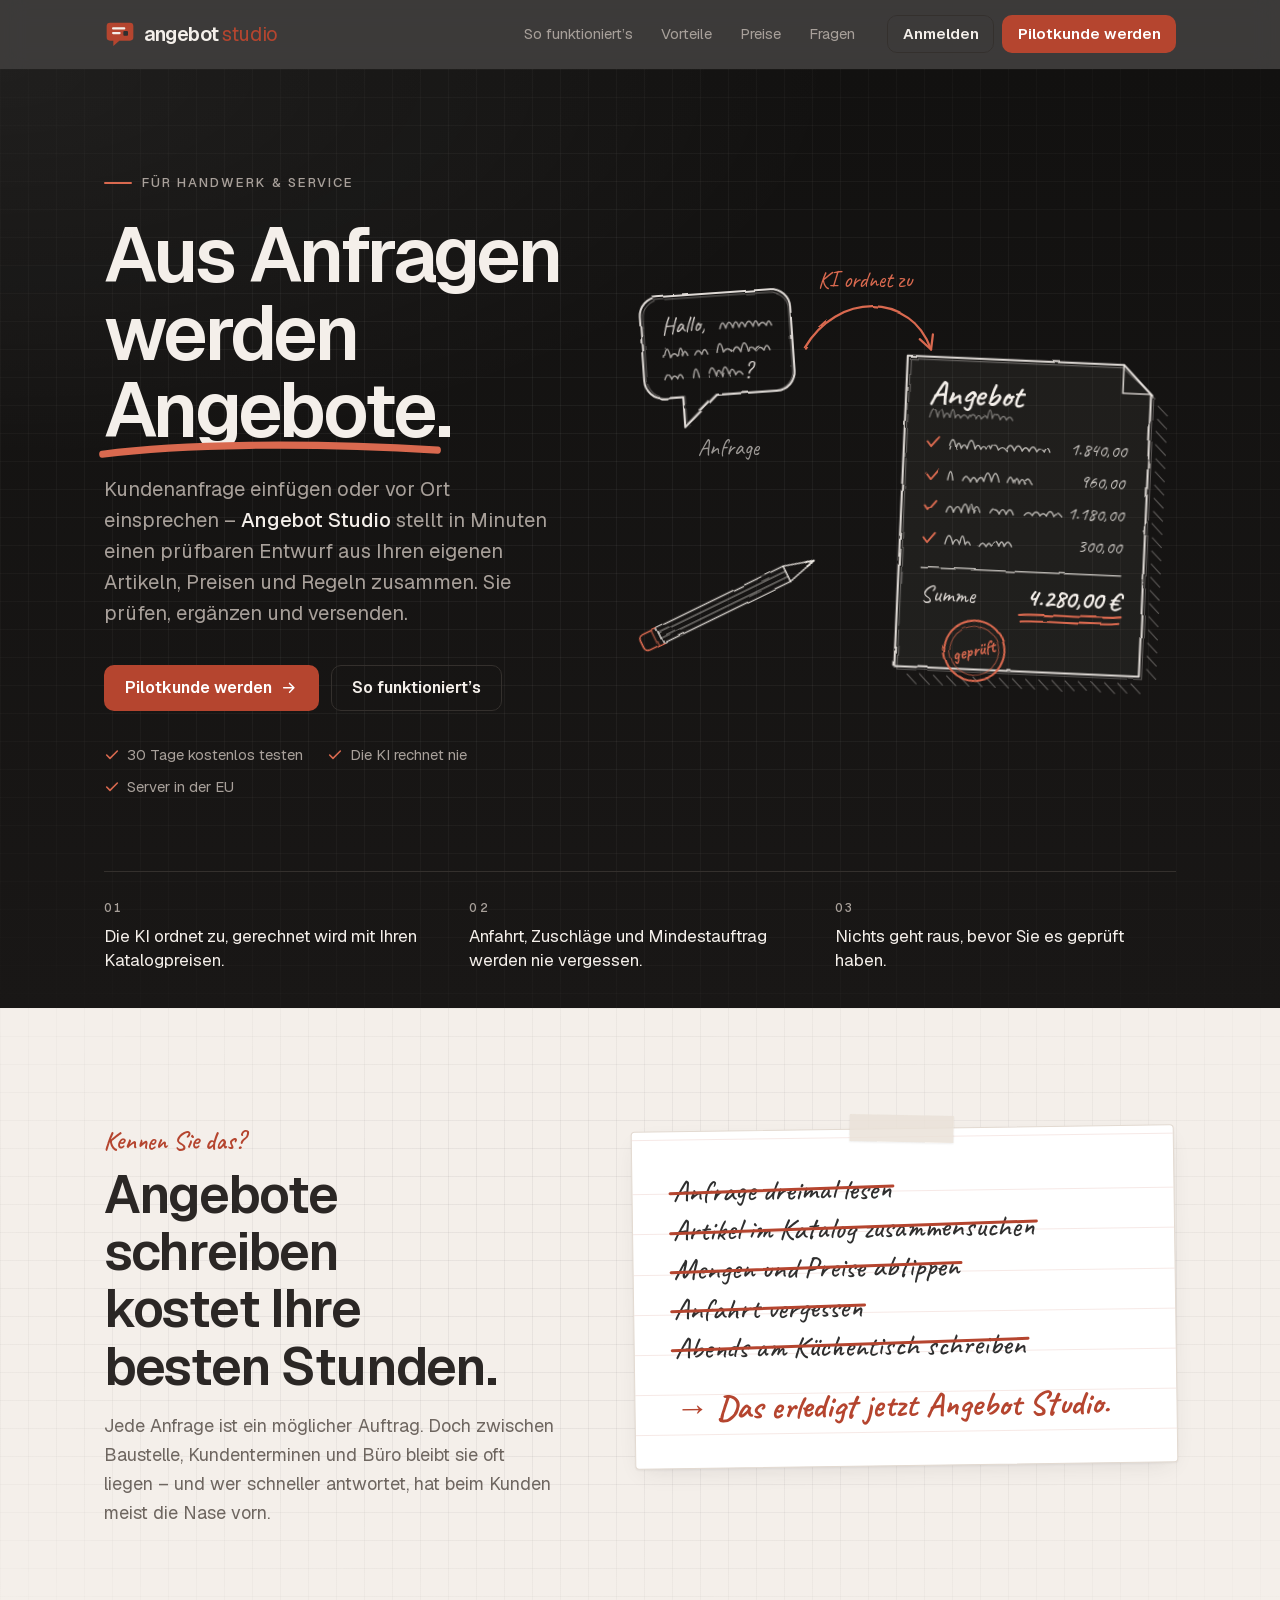
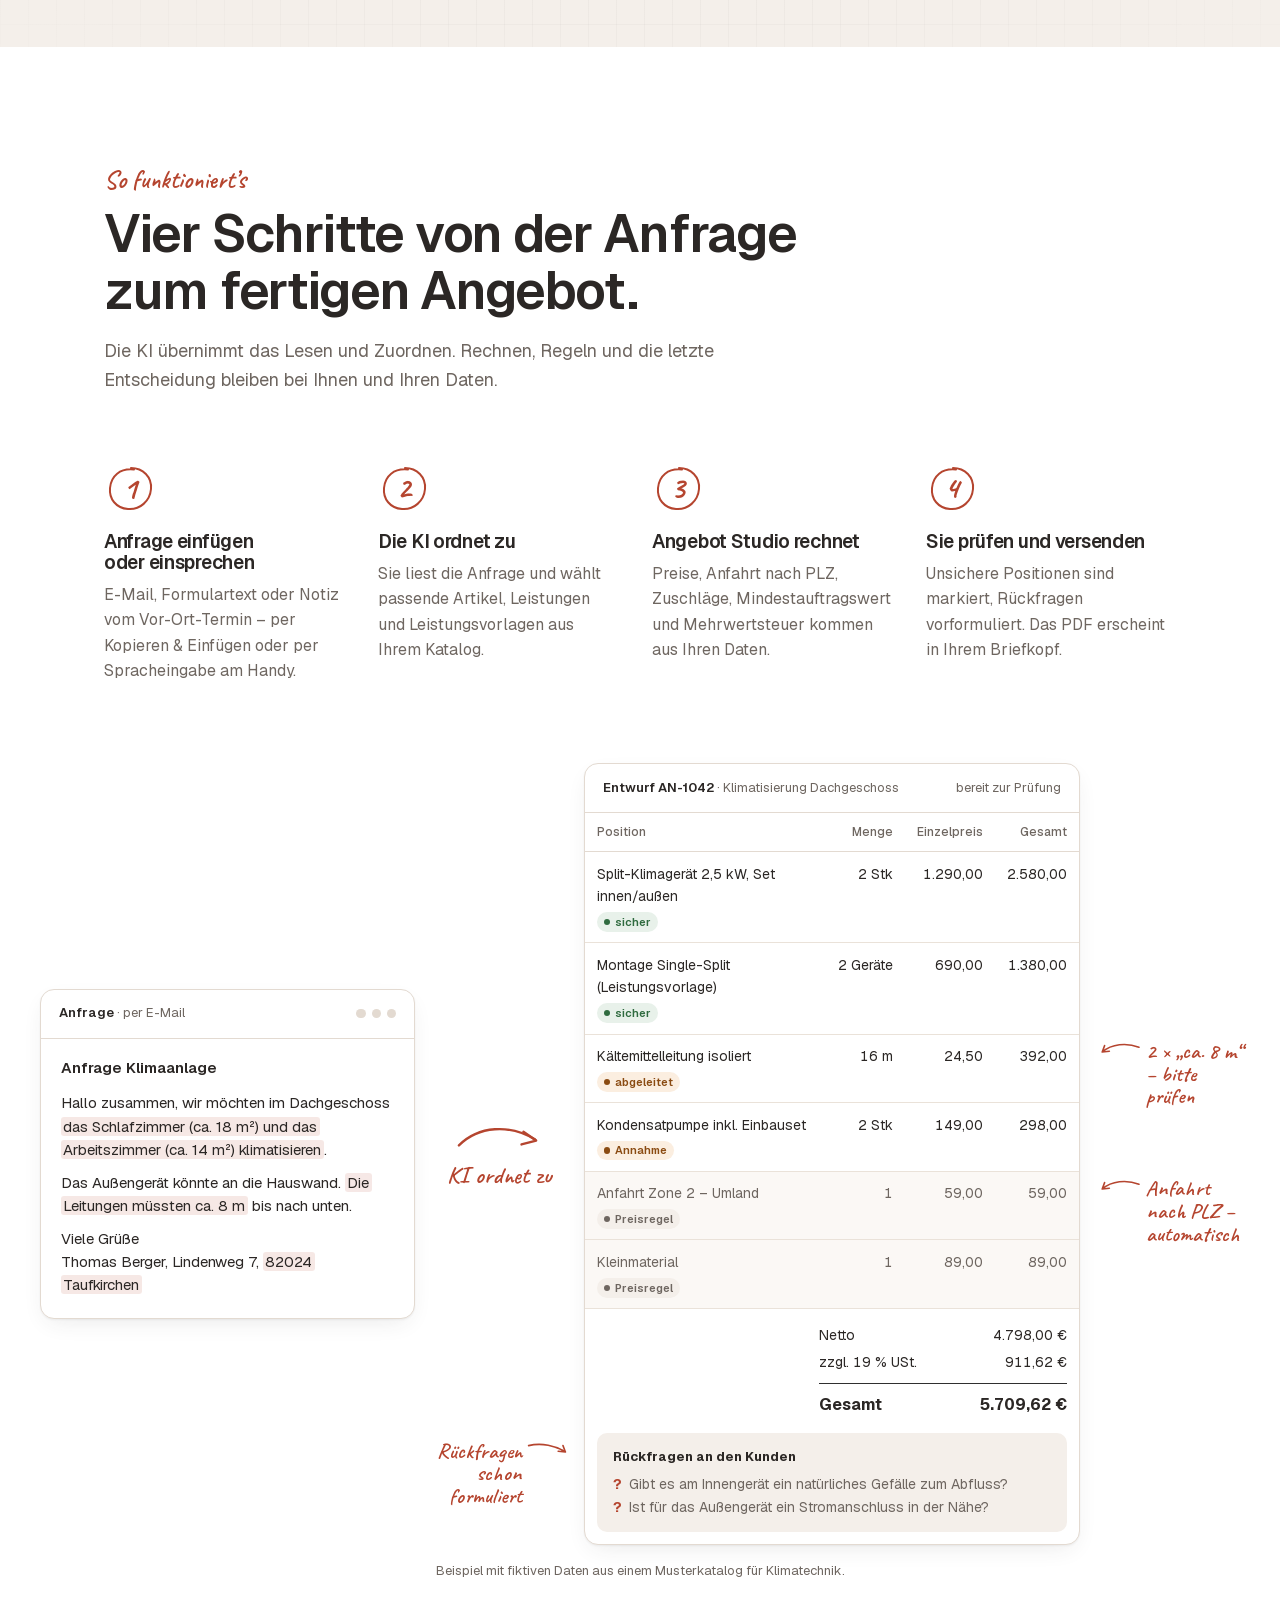
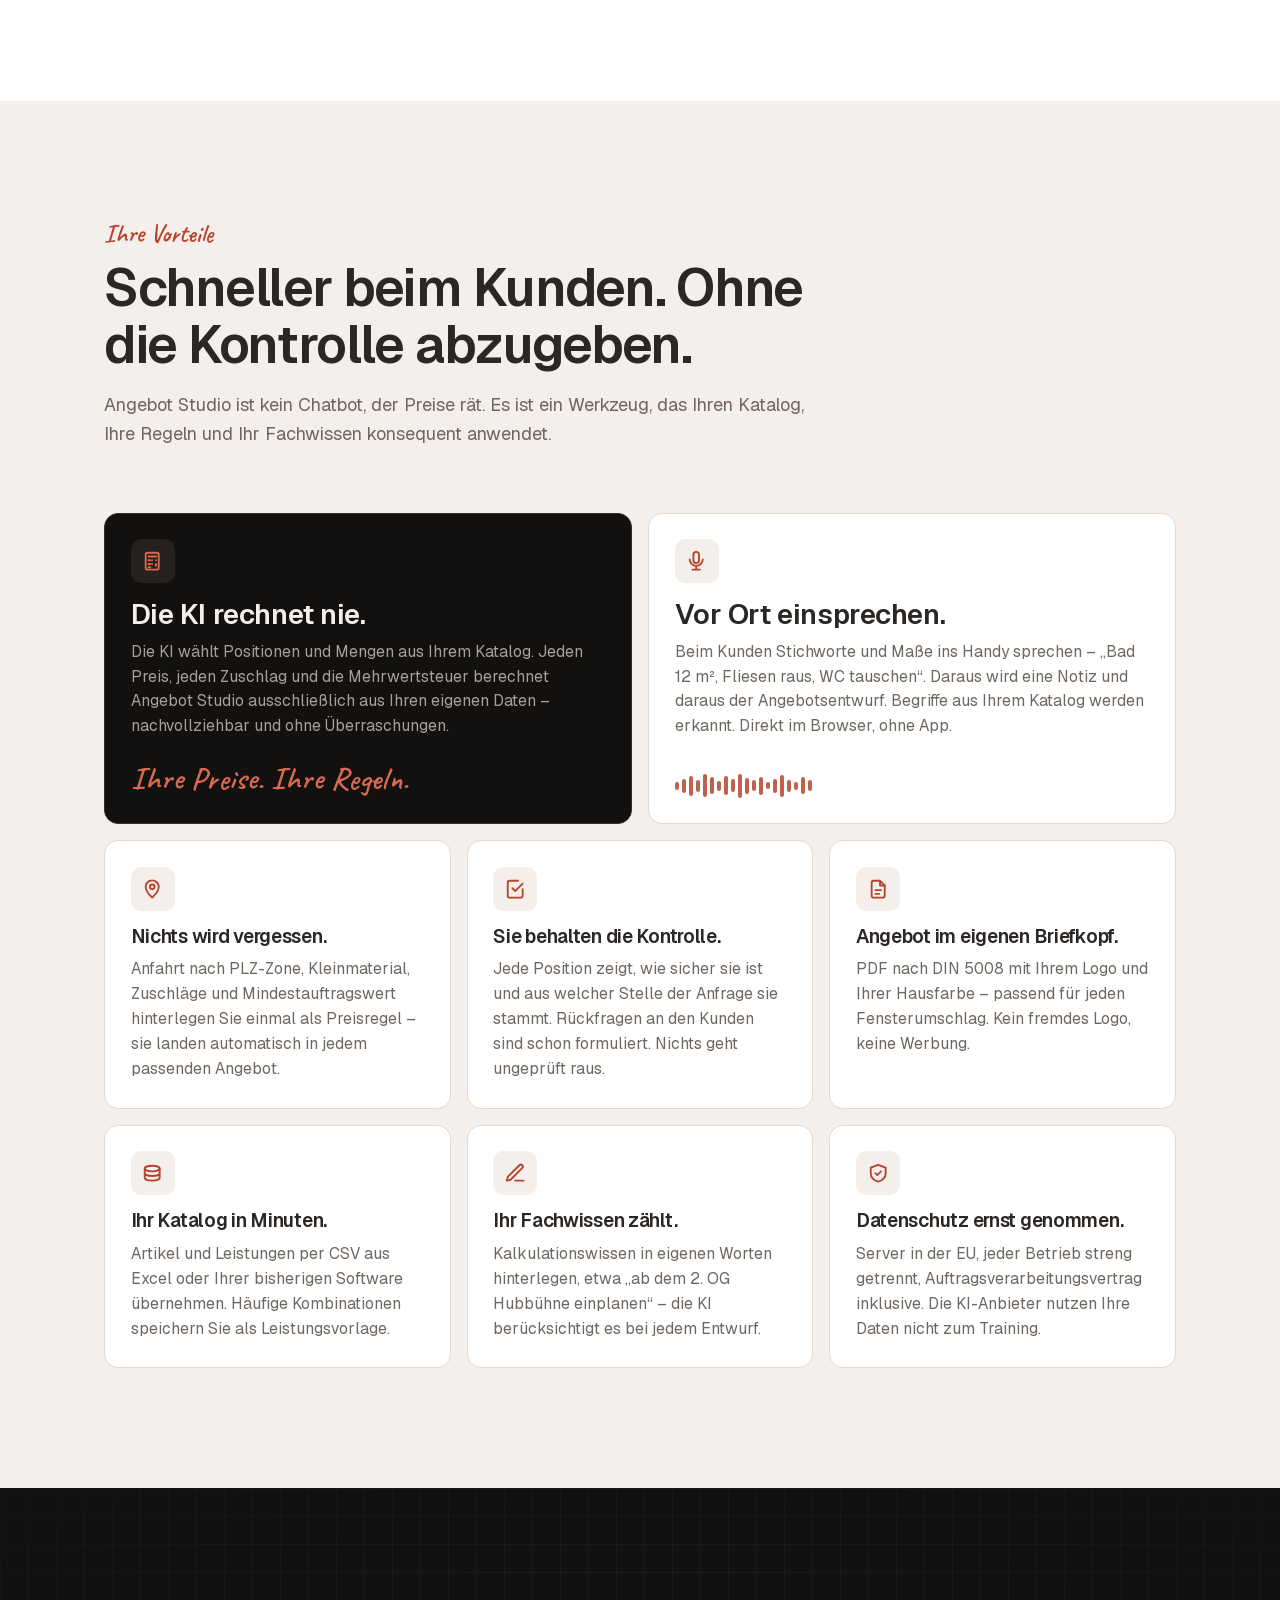
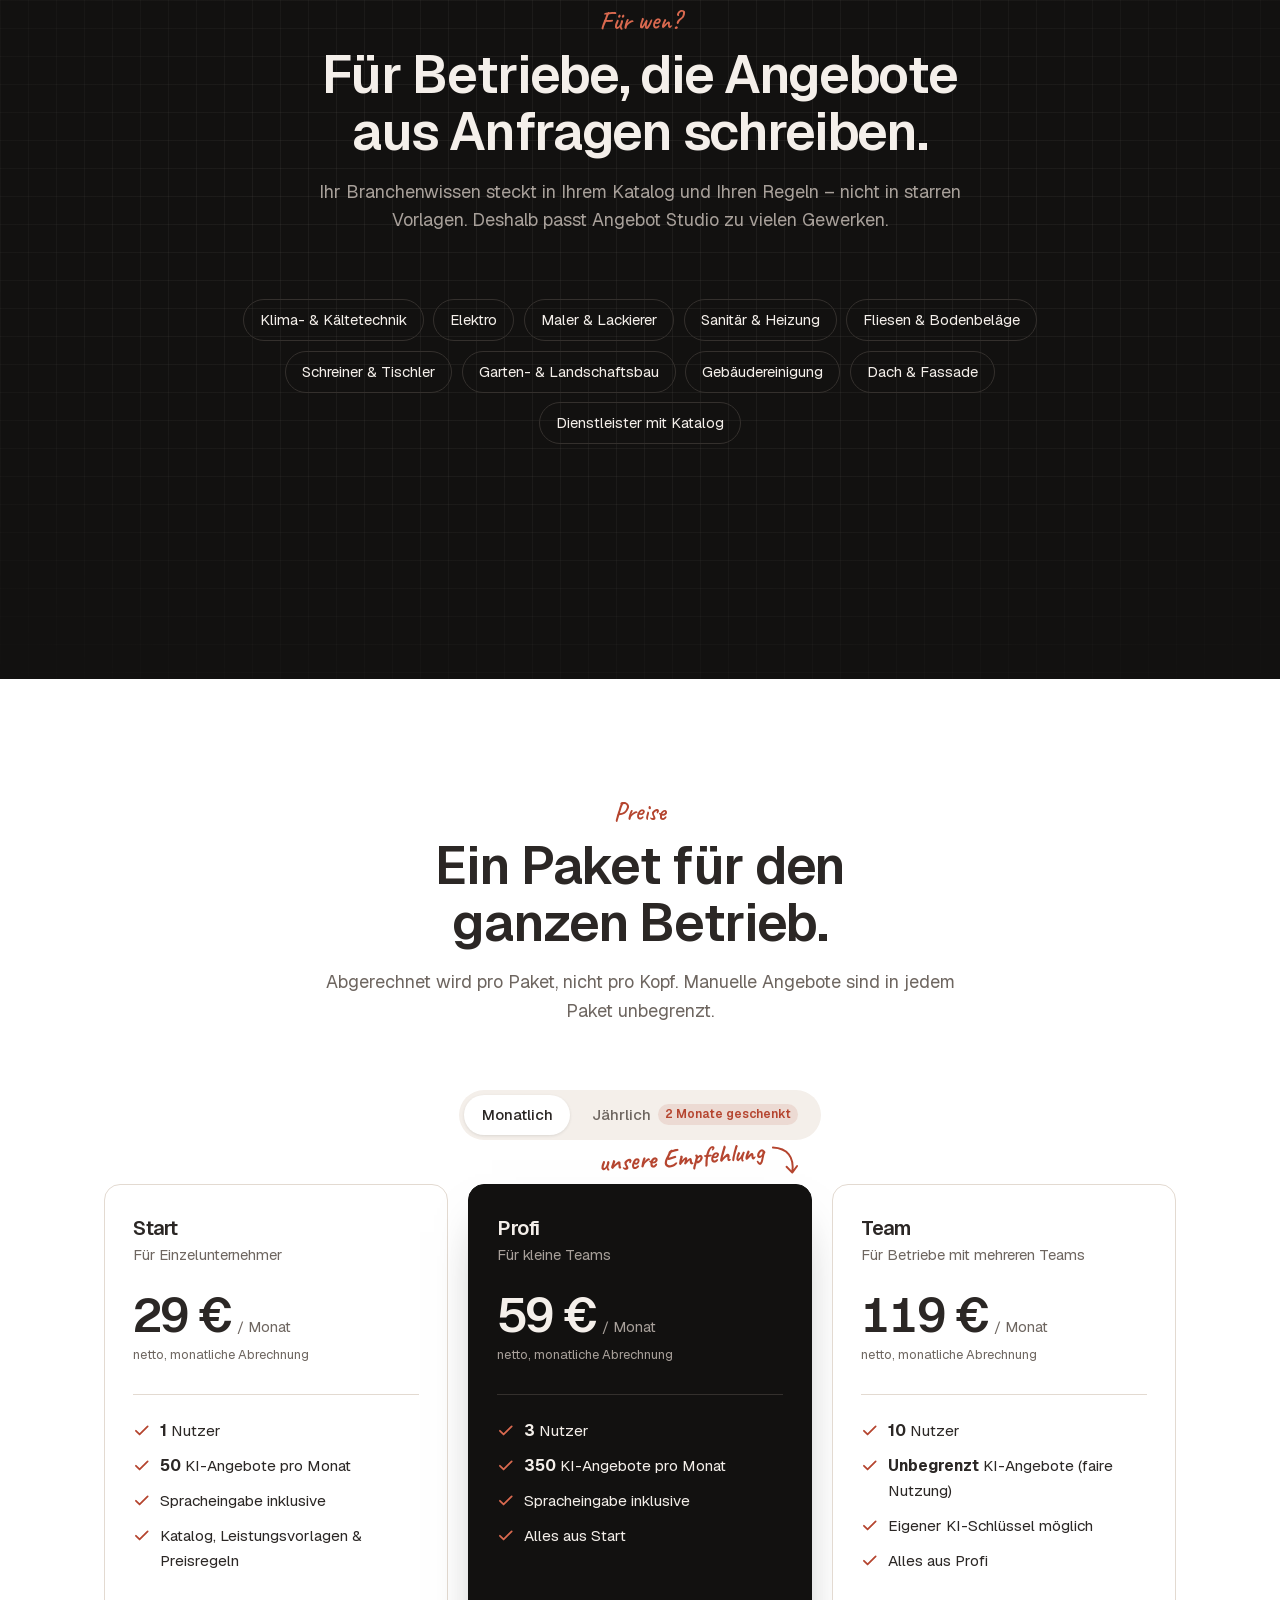
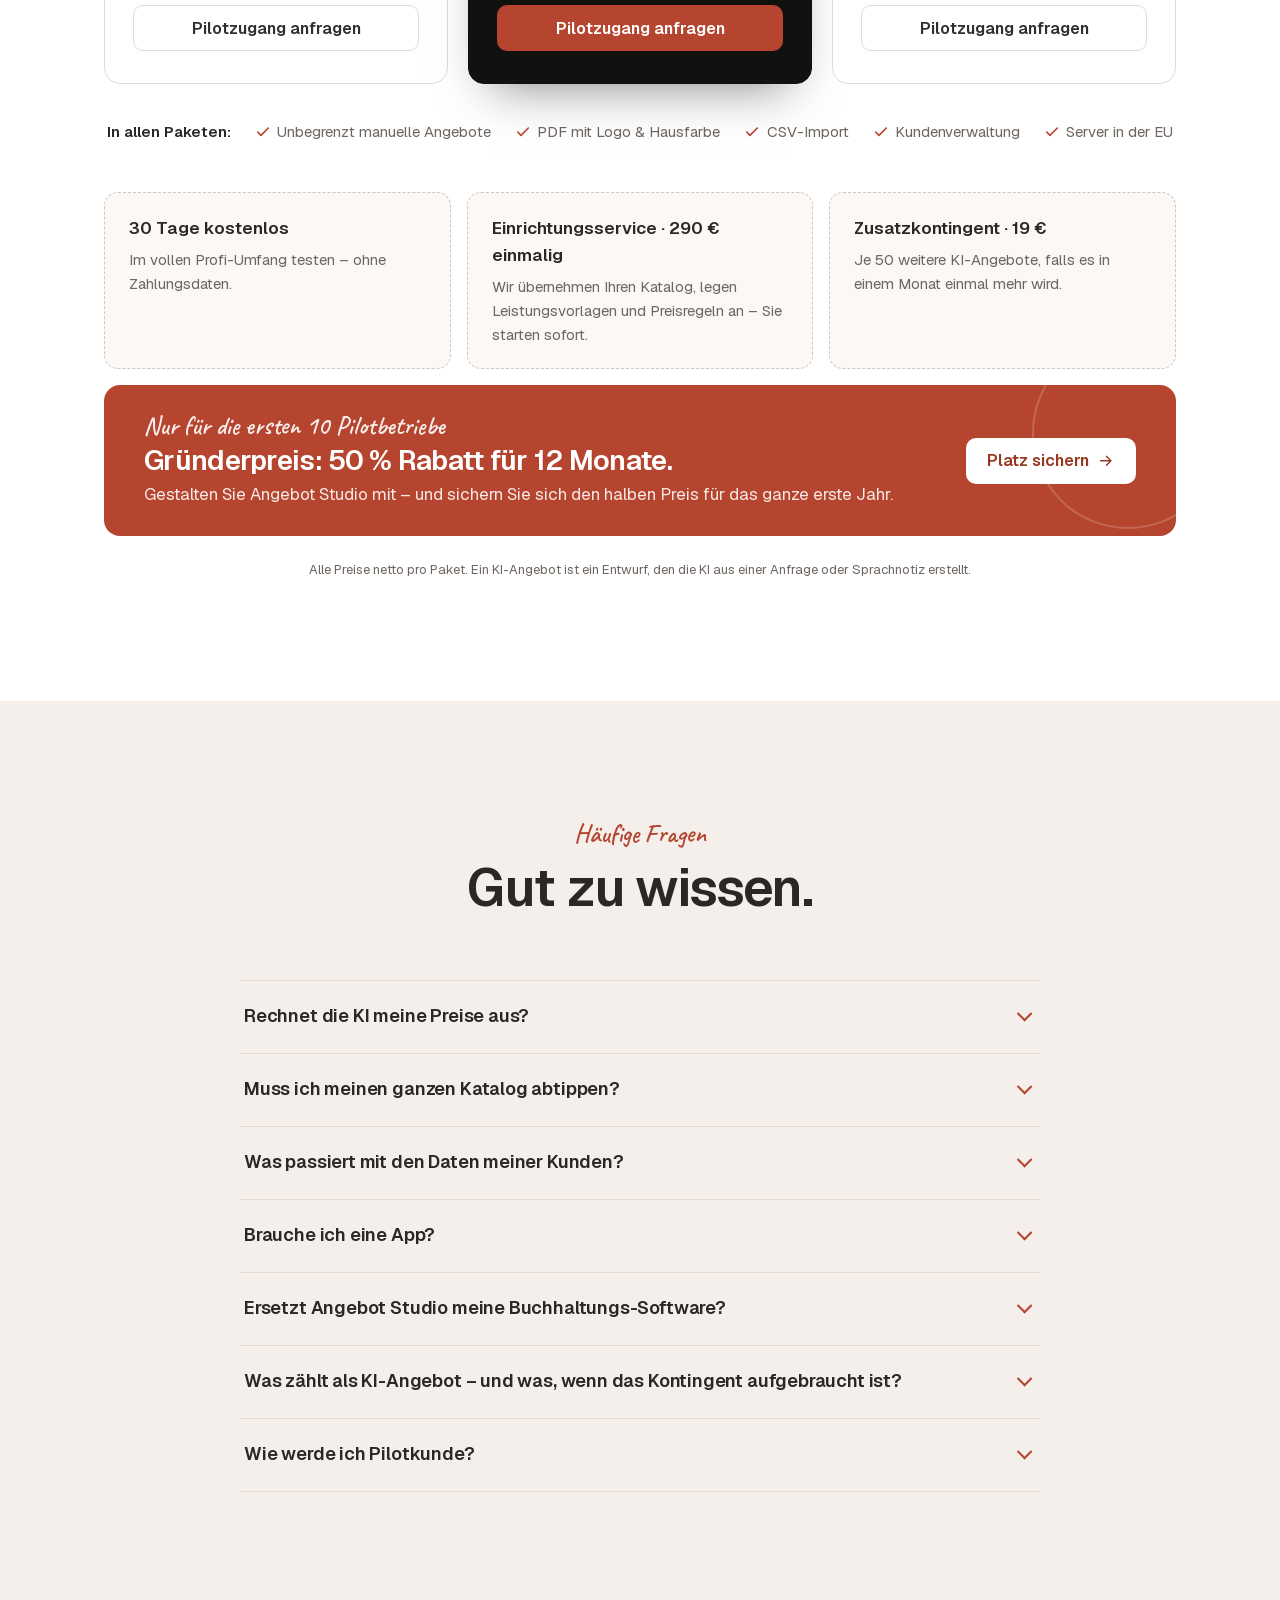
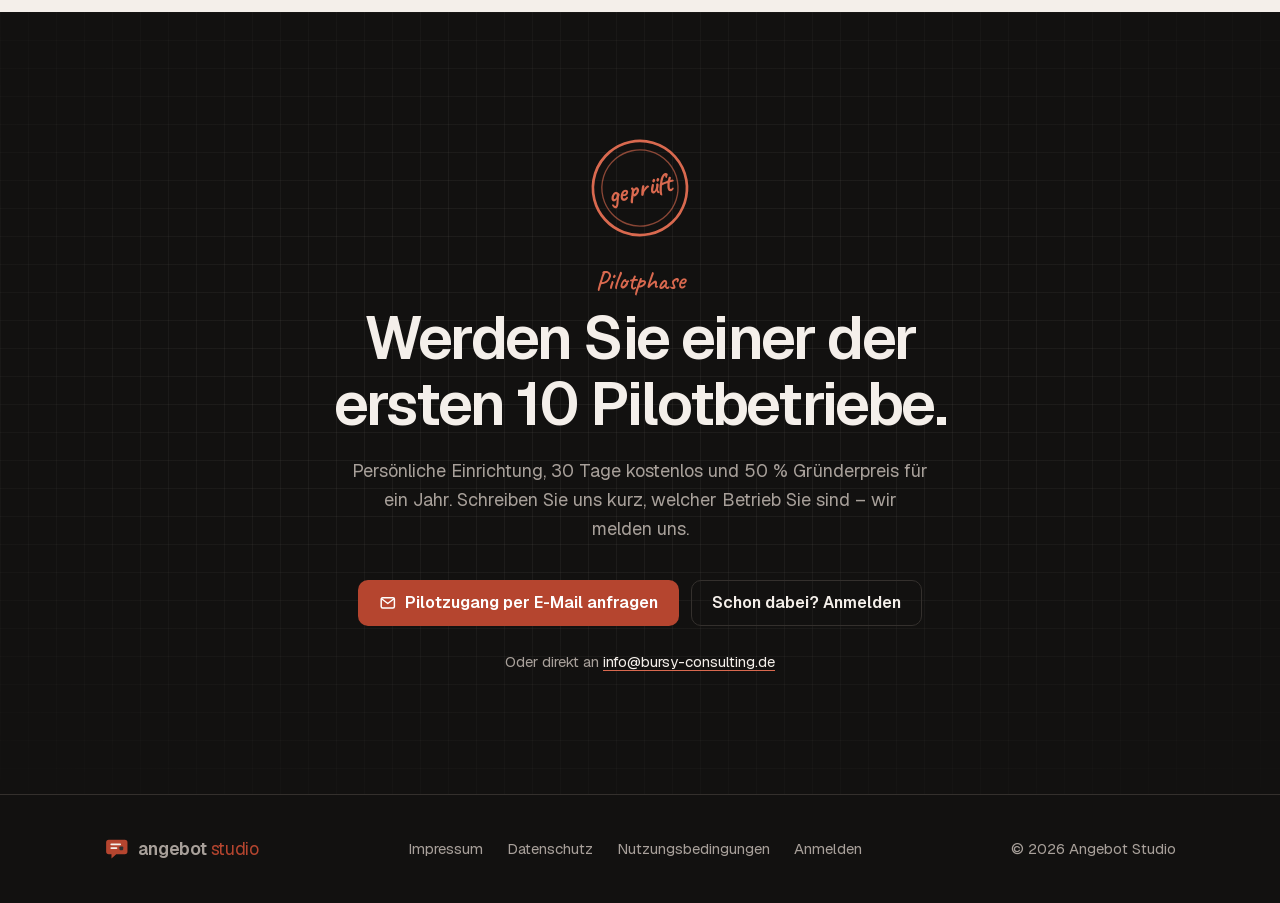
==== index.html @ e80f792c "Webseite angebot-studio.de im CI von Angebot Studio - Startseite: Hero mit selbstzeichnender Skizze " ====
<!doctype html>
<html lang="de">
  <head>
    <meta charset="utf-8" />
    <meta name="viewport" content="width=device-width, initial-scale=1" />
    <title>Angebot Studio – Aus Anfragen werden Angebote</title>
    <meta
      name="description"
      content="Angebot Studio erstellt aus Kundenanfragen und eingesprochenen Notizen prüfbare Angebotsentwürfe – mit Ihren eigenen Artikeln, Preisen und Regeln. Die KI ordnet zu, gerechnet wird mit Ihren Katalogpreisen."
    />
    <meta name="theme-color" content="#121110" />
    <link rel="canonical" href="https://angebot-studio.de/" />
    <link rel="icon" href="favicon.svg" type="image/svg+xml" />
    <link rel="preload" href="fonts/geist-latin.woff2" as="font" type="font/woff2" crossorigin />
    <link rel="preload" href="fonts/caveat-latin.woff2" as="font" type="font/woff2" crossorigin />
    <meta property="og:type" content="website" />
    <meta property="og:locale" content="de_DE" />
    <meta property="og:site_name" content="Angebot Studio" />
    <meta property="og:title" content="Angebot Studio – Aus Anfragen werden Angebote" />
    <meta
      property="og:description"
      content="Prüfbare Angebotsentwürfe in Minuten – mit Ihren eigenen Artikeln, Preisen und Regeln. Für Handwerks- und Dienstleistungsbetriebe."
    />
    <meta property="og:url" content="https://angebot-studio.de/" />
    <link rel="stylesheet" href="styles.css" />
    <script>
      document.documentElement.classList.add("js");
    </script>
  </head>
  <body>
    <a class="skip-link" href="#inhalt">Zum Inhalt springen</a>

    <!-- Wiederverwendete Symbole -->
    <svg width="0" height="0" style="position: absolute" aria-hidden="true">
      <symbol id="i-haken" viewBox="0 0 24 24" fill="none" stroke="currentColor" stroke-width="2.4" stroke-linecap="round" stroke-linejoin="round">
        <path d="M20 6 9 17l-5-5" />
      </symbol>
      <symbol id="i-pfeil" viewBox="0 0 24 24" fill="none" stroke="currentColor" stroke-width="2" stroke-linecap="round" stroke-linejoin="round">
        <path d="M5 12h14M13 6l6 6-6 6" />
      </symbol>
      <symbol id="i-mail" viewBox="0 0 24 24" fill="none" stroke="currentColor" stroke-width="2" stroke-linecap="round" stroke-linejoin="round">
        <rect x="3" y="5" width="18" height="14" rx="2" />
        <path d="m3.5 6.5 8.5 6.5 8.5-6.5" />
      </symbol>
      <symbol id="i-kreis" viewBox="0 0 52 52" fill="none" stroke="currentColor" stroke-width="2" stroke-linecap="round">
        <path d="M27 5c12 0 21 9 20 21-1 12-11 21-23 20C12 45 5 36 6 25 7 13 16 5 30 6.5" />
      </symbol>
    </svg>

    <header class="kopf nacht" id="kopf">
      <div class="container kopf-innen">
        <a class="logo" href="#top" aria-label="Angebot Studio – zum Seitenanfang">
          <svg viewBox="0 0 48 48" aria-hidden="true">
            <path d="M9 7h30a5 5 0 0 1 5 5v17a5 5 0 0 1-5 5H23l-9 8v-8H9a5 5 0 0 1-5-5V12a5 5 0 0 1 5-5z" fill="#B5452F" />
            <rect x="12" y="14" width="20" height="3.2" rx="1.6" fill="#F4EFEA" />
            <rect x="12" y="21" width="13" height="3.2" rx="1.6" fill="#F4EFEA" />
            <rect x="29" y="19.5" width="7" height="7" rx="1.5" fill="#2F2F2F" />
          </svg>
          <span class="logo-wort" aria-hidden="true"><b>angebot</b><span class="logo-studio">studio</span></span>
        </a>
        <nav class="kopf-nav" aria-label="Hauptnavigation">
          <ul class="kopf-links">
            <li><a href="#ablauf">So funktioniert’s</a></li>
            <li><a href="#vorteile">Vorteile</a></li>
            <li><a href="#preise">Preise</a></li>
            <li><a href="#fragen">Fragen</a></li>
          </ul>
          <div class="kopf-aktionen">
            <a class="knopf knopf-rahmen knopf-klein" href="https://app.angebot-studio.de/login">Anmelden</a>
            <a class="knopf knopf-primaer knopf-klein" href="#pilot">Pilotkunde werden</a>
            <button class="menue-knopf" type="button" aria-expanded="false" aria-controls="menue" id="menue-knopf">
              <span class="sr-only">Menü öffnen</span>
              <svg viewBox="0 0 24 24" fill="none" stroke="currentColor" stroke-width="2" stroke-linecap="round" aria-hidden="true">
                <path d="M4 7h16M4 12h16M4 17h16" />
              </svg>
            </button>
          </div>
        </nav>
      </div>
      <div class="menue" id="menue">
        <a href="#ablauf">So funktioniert’s</a>
        <a href="#vorteile">Vorteile</a>
        <a href="#preise">Preise</a>
        <a href="#fragen">Fragen</a>
        <a href="https://app.angebot-studio.de/login">Anmelden</a>
        <a class="knopf knopf-primaer" href="#pilot">Pilotkunde werden</a>
      </div>
    </header>

    <main id="inhalt">
      <!-- ============ Hero ============ -->
      <section class="hero nacht raster" id="top" aria-labelledby="hero-titel">
        <div class="container hero-innen">
          <div>
            <p class="hero-marke">Für Handwerk &amp; Service</p>
            <h1 id="hero-titel">
              Aus Anfragen werden
              <span class="unterstrichen"
                >Angebote.<svg viewBox="0 0 200 12" preserveAspectRatio="none" aria-hidden="true">
                  <path
                    d="M3 8 C 48 3, 120 2, 197 6"
                    pathLength="1"
                    class="skizze-strich"
                    style="--d: 0.5s; --dauer: 0.7s"
                    fill="none"
                    stroke="#D9694F"
                    stroke-width="3.5"
                    stroke-linecap="round" /></svg
              ></span>
            </h1>
            <p class="hero-text">
              Kundenanfrage einfügen oder vor Ort einsprechen – <strong>Angebot Studio</strong> stellt in Minuten einen
              prüfbaren Entwurf aus Ihren eigenen Artikeln, Preisen und Regeln zusammen. Sie prüfen, ergänzen und
              versenden.
            </p>
            <div class="hero-aktionen">
              <a class="knopf knopf-primaer" href="#pilot">
                Pilotkunde werden
                <svg aria-hidden="true"><use href="#i-pfeil" /></svg>
              </a>
              <a class="knopf knopf-rahmen" href="#ablauf">So funktioniert’s</a>
            </div>
            <ul class="hero-fakten">
              <li><svg aria-hidden="true"><use href="#i-haken" /></svg>30 Tage kostenlos testen</li>
              <li><svg aria-hidden="true"><use href="#i-haken" /></svg>Die KI rechnet nie</li>
              <li><svg aria-hidden="true"><use href="#i-haken" /></svg>Server in der EU</li>
            </ul>
          </div>
          <div class="hero-bild">
            <svg viewBox="28 34 584 470" class="hero-skizze" role="img" aria-label="Skizze: Aus einer Anfrage in einer Sprechblase wird ein geprüftes Angebot mit Positionen und Summe" preserveAspectRatio="xMidYMid meet" fill="none" stroke-linecap="round" stroke-linejoin="round"><defs><filter id="skizze-wackel" x="-5%" y="-5%" width="110%" height="110%"><feTurbulence type="fractalNoise" baseFrequency="0.035" numOctaves="2" seed="7"></feTurbulence><feDisplacementMap in="SourceGraphic" scale="3"></feDisplacementMap></filter></defs><g transform="translate(64 432) rotate(-26)" stroke="#F4EFEA" stroke-width="1.8" filter="url(#skizze-wackel)"><path d="M0 -9 H150 L182 0 L150 9 H0 Z" pathLength="1" class="skizze-strich" style="--d:0s;--dauer:1s" stroke-opacity="0.8"></path><path d="M0 -3 H150 M0 3 H150" pathLength="1" class="skizze-strich" style="--d:0.6s;--dauer:0.6s" stroke-opacity="0.35"></path><path d="M150 -9 V9" pathLength="1" class="skizze-strich" style="--d:0.8s;--dauer:0.2s" stroke-opacity="0.8"></path><path d="M173 -2.5 L182 0 L173 2.5" pathLength="1" class="skizze-strich" style="--d:0.9s;--dauer:0.2s" stroke-opacity="0.9"></path><path d="M0 -9 H-16 a5 5 0 0 0 -5 5 V4 a5 5 0 0 0 5 5 H0" pathLength="1" class="skizze-strich" style="--d:0.7s;--dauer:0.4s" stroke="#D9694F"></path><path d="M-6 -9 V9" pathLength="1" class="skizze-strich" style="--d:0.9s;--dauer:0.2s" stroke="#D9694F" stroke-opacity="0.6"></path></g><g transform="rotate(-4 126 138)" stroke="#F4EFEA" filter="url(#skizze-wackel)"><path d="M66 68 h120 a20 20 0 0 1 20 20 v68 a20 20 0 0 1 -20 20 H122 l-36 32 v-32 H66 a20 20 0 0 1 -20 -20 V88 a20 20 0 0 1 20 -20 z" pathLength="1" class="skizze-strich" style="--d:0.1s;--dauer:0.9s" stroke-width="2.2" stroke-opacity="0.9"></path><path d="M68 71 h117 a19 19 0 0 1 19 19 v66 a19 19 0 0 1 -19 19 H121 l-33 29 v-29 H68 a19 19 0 0 1 -19 -19 V90 a19 19 0 0 1 19 -19 z" pathLength="1" class="skizze-strich" style="--d:0.35s;--dauer:0.9s" stroke-width="1.2" stroke-opacity="0.3"></path><path d="M130 106 q3.2 -11.5 6.3 0 q3.8 -11.7 7.6 0 q3.3 -11.7 6.5 0 q3.2 -9.9 6.4 0 q4.3 -11.0 8.6 0 q3.0 -10.9 5.9 0 q4.1 -7.2 8.2 0 q2.7 -8.5 5.4 0" pathLength="1" class="skizze-strich" style="--d:0.9s;--dauer:0.4s" stroke-width="1.6" stroke-opacity="0.65"></path><path d="M68 132 q3.3 -18.0 6.6 0 q4.1 -7.7 8.3 0 q2.8 -18.0 5.6 0 q2.7 -8.6 5.5 0 m7.5 0 q3.8 -8.1 7.5 0 q3.1 -9.8 6.3 0 m11.0 0 q3.4 -18.0 6.8 0 q4.4 -6.0 8.8 0 q4.3 -10.4 8.6 0 q4.1 -18.0 8.2 0 q4.1 -6.0 8.2 0 q4.1 -6.4 8.3 0 q3.1 -9.1 6.3 0" pathLength="1" class="skizze-strich" style="--d:1.1s;--dauer:0.5s" stroke-width="1.6" stroke-opacity="0.65"></path><path d="M68 156 q3.6 -9.9 7.3 0 q3.2 -6.0 6.3 0 q2.9 -8.2 5.8 0 m11.0 0 q3.1 -18.0 6.2 0 m9.8 0 q4.2 -18.0 8.5 0 q2.8 -11.9 5.6 0 q4.1 -18.0 8.1 0 q3.3 -11.7 6.7 0 q3.8 -6.4 7.6 0" pathLength="1" class="skizze-strich" style="--d:1.35s;--dauer:0.4s" stroke-width="1.6" stroke-opacity="0.65"></path></g><g transform="rotate(-4 126 138)" fill="#F4EFEA"><text class="skizze-text" style="--d:0.8s;font-family:var(--font-hand)" x="68" y="108" font-size="24" fill-opacity="0.85">Hallo,</text><text class="skizze-text" style="--d:1.6s;font-family:var(--font-hand)" x="152" y="161" font-size="26" fill-opacity="0.85">?</text></g><text class="skizze-text" style="--d:1.2s;font-family:var(--font-hand)" x="104" y="240" font-size="24" fill="#F4EFEA" fill-opacity="0.6">Anfrage</text><g stroke="#D9694F" stroke-width="2.4" filter="url(#skizze-wackel)"><path d="M218 126 C 252 68, 330 66, 352 128" pathLength="1" class="skizze-strich" style="--d:1.5s;--dauer:0.6s"></path><path d="M354 112 L352 128 L340 117" pathLength="1" class="skizze-strich" style="--d:2s;--dauer:0.2s"></path></g><text class="skizze-text" style="--d:1.8s;font-family:var(--font-hand)" x="232" y="62" font-size="24" fill="#D9694F">KI ordnet zu</text><g transform="rotate(2.5 450 305)"><path d="M320 140 H550 L580 170 V470 H320 Z" fill="#F4EFEA" fill-opacity="0.045" class="skizze-text" style="--d:2.1s"></path><g stroke="#F4EFEA" filter="url(#skizze-wackel)"><path d="M320 140 H550 L580 170 V470 H320 Z" pathLength="1" class="skizze-strich" style="--d:2.1s;--dauer:0.9s" stroke-width="2.2" stroke-opacity="0.9"></path><path d="M323 143 H549 L583 173 V473 H323 Z" pathLength="1" class="skizze-strich" style="--d:2.3s;--dauer:0.9s" stroke-width="1.2" stroke-opacity="0.3"></path><path d="M550 140 V170 H580" pathLength="1" class="skizze-strich" style="--d:2.9s;--dauer:0.25s" stroke-width="1.8" stroke-opacity="0.8"></path><path d="M334 478 l10 10 M348 478 l10 10 M362 478 l10 10 M376 478 l10 10 M390 478 l10 10 M404 478 l10 10 M418 478 l10 10 M432 478 l10 10 M446 478 l10 10 M460 478 l10 10 M474 478 l10 10 M488 478 l10 10 M502 478 l10 10 M516 478 l10 10 M530 478 l10 10 M544 478 l10 10 M558 478 l10 10 M572 478 l10 10 M588 182 l10 10 M588 196 l10 10 M588 210 l10 10 M588 224 l10 10 M588 238 l10 10 M588 252 l10 10 M588 266 l10 10 M588 280 l10 10 M588 294 l10 10 M588 308 l10 10 M588 322 l10 10 M588 336 l10 10 M588 350 l10 10 M588 364 l10 10 M588 378 l10 10 M588 392 l10 10 M588 406 l10 10 M588 420 l10 10 M588 434 l10 10 M588 448 l10 10 M588 462 l10 10" pathLength="1" class="skizze-strich" style="--d:2.8s;--dauer:1s" stroke-width="1.2" stroke-opacity="0.3"></path><path d="M346 204 q4.3 -18.0 8.6 0 q3.3 -18.0 6.6 0 q3.2 -9.4 6.5 0 q2.7 -18.0 5.5 0 q2.9 -7.0 5.7 0 q3.9 -7.1 7.9 0 q4.3 -10.8 8.5 0 q2.9 -7.5 5.7 0 q3.7 -6.2 7.4 0 q2.6 -18.0 5.2 0 q3.8 -11.3 7.5 0 q3.3 -7.7 6.6 0 q3.3 -6.5 6.6 0" pathLength="1" class="skizze-strich" style="--d:3s;--dauer:0.3s" stroke-width="1.3" stroke-opacity="0.45"></path><path d="M368 236 q3.8 -18.0 7.6 0 q2.7 -10.3 5.4 0 q3.2 -7.4 6.3 0 q4.2 -18.0 8.4 0 q3.1 -8.1 6.2 0 q3.0 -5.8 6.0 0 q2.6 -8.1 5.2 0 q3.7 -10.1 7.4 0 q4.2 -5.4 8.4 0 q4.2 -10.5 8.5 0 q4.2 -10.4 8.4 0 q3.7 -7.1 7.4 0 q4.0 -9.5 8.1 0 q4.0 -6.4 8.0 0 q2.9 -8.6 5.9 0" pathLength="1" class="skizze-strich" style="--d:3.1s;--dauer:0.35s" stroke-width="1.5" stroke-opacity="0.7"></path><path d="M368 270 q2.8 -18.0 5.5 0 m10.4 0 q3.7 -8.8 7.3 0 q3.4 -9.4 6.8 0 q4.2 -9.9 8.4 0 q4.0 -18.0 8.1 0 q4.1 -18.0 8.2 0 m8.7 0 q3.2 -10.8 6.4 0 q2.6 -10.8 5.2 0 q3.1 -9.7 6.2 0 q3.8 -8.9 7.6 0" pathLength="1" class="skizze-strich" style="--d:3.25s;--dauer:0.35s" stroke-width="1.5" stroke-opacity="0.7"></path><path d="M368 304 q3.9 -11.9 7.7 0 q4.2 -11.7 8.3 0 q3.9 -18.0 7.7 0 q3.0 -18.0 6.0 0 q3.5 -11.8 7.0 0 m10.9 0 q4.4 -8.7 8.7 0 q3.6 -9.7 7.3 0 q3.9 -10.0 7.7 0 m11.8 0 q4.2 -5.7 8.4 0 q4.1 -7.9 8.2 0 q3.4 -5.1 6.8 0 q3.9 -9.9 7.9 0 q4.2 -6.0 8.5 0" pathLength="1" class="skizze-strich" style="--d:3.4s;--dauer:0.35s" stroke-width="1.5" stroke-opacity="0.7"></path><path d="M368 338 q4.2 -18.0 8.4 0 q3.6 -9.6 7.2 0 q2.9 -18.0 5.8 0 q2.8 -6.2 5.5 0 m8.5 0 q3.7 -6.9 7.4 0 q3.0 -6.8 6.0 0 q4.3 -10.4 8.6 0 q2.8 -8.7 5.6 0 q3.9 -9.0 7.9 0" pathLength="1" class="skizze-strich" style="--d:3.55s;--dauer:0.35s" stroke-width="1.5" stroke-opacity="0.7"></path><path d="M344 364 H556" pathLength="1" class="skizze-strich" style="--d:3.75s;--dauer:0.3s" stroke-width="1.6" stroke-opacity="0.7"></path></g><g stroke="#D9694F" stroke-width="2" filter="url(#skizze-wackel)"><path d="M345 230 l4 5 l8 -10" pathLength="1" class="skizze-strich" style="--d:3.15s;--dauer:0.2s"></path><path d="M345 264 l4 5 l8 -10" pathLength="1" class="skizze-strich" style="--d:3.3s;--dauer:0.2s"></path><path d="M345 298 l4 5 l8 -10" pathLength="1" class="skizze-strich" style="--d:3.4499999999999997s;--dauer:0.2s"></path><path d="M345 332 l4 5 l8 -10" pathLength="1" class="skizze-strich" style="--d:3.5999999999999996s;--dauer:0.2s"></path></g><g fill="#F4EFEA"><text class="skizze-text" style="--d:2.8s;font-family:var(--font-hand)" x="344" y="190" font-size="36" font-weight="600">Angebot</text><text class="skizze-text" style="--d:3.2s;font-family:var(--font-hand)" x="556" y="238" font-size="20" text-anchor="end" fill-opacity="0.8">1.840,00</text><text class="skizze-text" style="--d:3.35s;font-family:var(--font-hand)" x="556" y="272" font-size="20" text-anchor="end" fill-opacity="0.8">960,00</text><text class="skizze-text" style="--d:3.5s;font-family:var(--font-hand)" x="556" y="306" font-size="20" text-anchor="end" fill-opacity="0.8">1.180,00</text><text class="skizze-text" style="--d:3.6500000000000004s;font-family:var(--font-hand)" x="556" y="340" font-size="20" text-anchor="end" fill-opacity="0.8">300,00</text><text class="skizze-text" style="--d:3.85s;font-family:var(--font-hand)" x="344" y="400" font-size="24" fill-opacity="0.85">Summe</text><text class="skizze-text" style="--d:3.85s;font-family:var(--font-hand)" x="556" y="400" font-size="27" font-weight="700" text-anchor="end">4.280,00 €</text></g><g stroke="#D9694F" stroke-width="2.2" filter="url(#skizze-wackel)"><path d="M450 410 C 480 407, 520 412, 558 408" pathLength="1" class="skizze-strich" style="--d:4.05s;--dauer:0.3s"></path><path d="M452 417 C 485 414, 522 419, 556 415" pathLength="1" class="skizze-strich" style="--d:4.25s;--dauer:0.3s"></path></g></g><g transform="rotate(-12 398 448)"><g stroke="#D9694F" filter="url(#skizze-wackel)"><path d="M398 416 a32 32 0 1 1 -0.1 0" pathLength="1" class="skizze-strich" style="--d:4.4s;--dauer:0.5s" stroke-width="2.2"></path><path d="M398 422 a26 26 0 1 1 -0.1 0" pathLength="1" class="skizze-strich" style="--d:4.55s;--dauer:0.5s" stroke-width="1.2" stroke-opacity="0.6"></path></g><text class="skizze-text" style="--d:4.8s;font-family:var(--font-hand)" x="398" y="454" font-size="19" font-weight="700" text-anchor="middle" fill="#D9694F">geprüft</text></g></svg>
          </div>
        </div>
        <div class="container">
          <ol class="hero-aussagen">
            <li><span>01</span>Die KI ordnet zu, gerechnet wird mit Ihren Katalogpreisen.</li>
            <li><span>02</span>Anfahrt, Zuschläge und Mindestauftrag werden nie vergessen.</li>
            <li><span>03</span>Nichts geht raus, bevor Sie es geprüft haben.</li>
          </ol>
        </div>
      </section>

      <!-- ============ Kennen Sie das? ============ -->
      <section class="abschnitt abschnitt-kalk raster" aria-labelledby="problem-titel">
        <div class="container problem">
          <div class="kopfzeile" data-einblenden>
            <span class="eyebrow">Kennen Sie das?</span>
            <h2 id="problem-titel">Angebote schreiben kostet Ihre besten Stunden.</h2>
            <p>
              Jede Anfrage ist ein möglicher Auftrag. Doch zwischen Baustelle, Kundenterminen und Büro bleibt sie oft
              liegen – und wer schneller antwortet, hat beim Kunden meist die Nase vorn.
            </p>
          </div>
          <div class="notizzettel" data-strich>
            <ul aria-label="Was bisher Zeit kostet">
              <li style="--i: 0">Anfrage dreimal lesen</li>
              <li style="--i: 1">Artikel im Katalog zusammensuchen</li>
              <li style="--i: 2">Mengen und Preise abtippen</li>
              <li style="--i: 3">Anfahrt vergessen</li>
              <li style="--i: 4">Abends am Küchentisch schreiben</li>
            </ul>
            <p class="notizzettel-fazit">→ Das erledigt jetzt Angebot Studio.</p>
          </div>
        </div>
      </section>

      <!-- ============ Ablauf ============ -->
      <section class="abschnitt abschnitt-weiss" id="ablauf" aria-labelledby="ablauf-titel">
        <div class="container">
          <div class="kopfzeile" data-einblenden>
            <span class="eyebrow">So funktioniert’s</span>
            <h2 id="ablauf-titel">Vier Schritte von der Anfrage zum fertigen Angebot.</h2>
            <p>
              Die KI übernimmt das Lesen und Zuordnen. Rechnen, Regeln und die letzte Entscheidung bleiben bei Ihnen und
              Ihren Daten.
            </p>
          </div>

          <ol class="schritte">
            <li class="schritt" data-einblenden style="--i: 0">
              <span class="schritt-nr"><svg aria-hidden="true"><use href="#i-kreis" /></svg>1</span>
              <h3>Anfrage einfügen oder einsprechen</h3>
              <p>E-Mail, Formulartext oder Notiz vom Vor-Ort-Termin – per Kopieren &amp; Einfügen oder per Spracheingabe am Handy.</p>
            </li>
            <li class="schritt" data-einblenden style="--i: 1">
              <span class="schritt-nr"><svg aria-hidden="true"><use href="#i-kreis" /></svg>2</span>
              <h3>Die KI ordnet zu</h3>
              <p>Sie liest die Anfrage und wählt passende Artikel, Leistungen und Leistungsvorlagen aus Ihrem Katalog.</p>
            </li>
            <li class="schritt" data-einblenden style="--i: 2">
              <span class="schritt-nr"><svg aria-hidden="true"><use href="#i-kreis" /></svg>3</span>
              <h3>Angebot Studio rechnet</h3>
              <p>Preise, Anfahrt nach PLZ, Zuschläge, Mindestauftragswert und Mehrwertsteuer kommen aus Ihren Daten.</p>
            </li>
            <li class="schritt" data-einblenden style="--i: 3">
              <span class="schritt-nr"><svg aria-hidden="true"><use href="#i-kreis" /></svg>4</span>
              <h3>Sie prüfen und versenden</h3>
              <p>Unsichere Positionen sind markiert, Rückfragen vorformuliert. Das PDF erscheint in Ihrem Briefkopf.</p>
            </li>
          </ol>
        </div>

        <div class="container container-weit">
          <div class="beispiel" data-einblenden>
            <article class="karte" aria-label="Beispiel einer Kundenanfrage">
              <div class="karte-kopf">
                <span><strong>Anfrage</strong> · per E-Mail</span>
                <span class="punkte" aria-hidden="true"><i></i><i></i><i></i></span>
              </div>
              <div class="mail">
                <p class="mail-betreff">Anfrage Klimaanlage</p>
                <p>
                  Hallo zusammen, wir möchten im Dachgeschoss
                  <mark>das Schlafzimmer (ca. 18 m²) und das Arbeitszimmer (ca. 14 m²) klimatisieren</mark>.
                </p>
                <p>Das Außengerät könnte an die Hauswand. <mark>Die Leitungen müssten ca. 8 m</mark> bis nach unten.</p>
                <p>Viele Grüße<br />Thomas Berger, Lindenweg 7, <mark>82024 Taufkirchen</mark></p>
              </div>
            </article>

            <div class="beispiel-pfeil" aria-hidden="true">
              <svg viewBox="0 0 90 40" fill="none" stroke="currentColor" stroke-width="2.4" stroke-linecap="round" stroke-linejoin="round">
                <path d="M4 26 C 24 6, 56 4, 82 20" />
                <path d="M70 12 L83 21 L68 25" />
              </svg>
              <span class="hand">KI ordnet zu</span>
            </div>

            <div class="entwurf">
              <article class="karte" aria-label="Beispiel eines Angebotsentwurfs">
                <div class="karte-kopf">
                  <span><strong>Entwurf AN-1042</strong> · Klimatisierung Dachgeschoss</span>
                  <span class="karte-status">bereit zur Prüfung</span>
                </div>
                <table class="entwurf-tabelle">
                  <thead>
                    <tr>
                      <th scope="col">Position</th>
                      <th scope="col" class="zahl">Menge</th>
                      <th scope="col" class="zahl spalte-ep">Einzelpreis</th>
                      <th scope="col" class="zahl">Gesamt</th>
                    </tr>
                  </thead>
                  <tbody>
                    <tr>
                      <td>
                        Split-Klimagerät 2,5 kW, Set innen/außen<br /><span class="markierung markierung-sicher">sicher</span>
                      </td>
                      <td class="zahl">2 Stk</td>
                      <td class="zahl spalte-ep">1.290,00</td>
                      <td class="zahl">2.580,00</td>
                    </tr>
                    <tr>
                      <td>Montage Single-Split (Leistungsvorlage)<br /><span class="markierung markierung-sicher">sicher</span></td>
                      <td class="zahl">2 Geräte</td>
                      <td class="zahl spalte-ep">690,00</td>
                      <td class="zahl">1.380,00</td>
                    </tr>
                    <tr>
                      <td>Kältemittelleitung isoliert<br /><span class="markierung markierung-pruefen">abgeleitet</span></td>
                      <td class="zahl">16 m</td>
                      <td class="zahl spalte-ep">24,50</td>
                      <td class="zahl mit-notiz">392,00<span class="randnotiz randnotiz-rechts" aria-hidden="true"><svg viewBox="0 0 52 24" fill="none" stroke="currentColor" stroke-width="2" stroke-linecap="round" aria-hidden="true"><path d="M50 8 C 34 2, 16 4, 4 14 M4 14 l9 -1 M4 14 l3 -8" /></svg>2 × „ca. 8 m“ – bitte prüfen</span></td>
                    </tr>
                    <tr>
                      <td>Kondensatpumpe inkl. Einbauset<br /><span class="markierung markierung-pruefen">Annahme</span></td>
                      <td class="zahl">2 Stk</td>
                      <td class="zahl spalte-ep">149,00</td>
                      <td class="zahl">298,00</td>
                    </tr>
                    <tr class="regel">
                      <td>Anfahrt Zone 2 – Umland<br /><span class="markierung markierung-regel">Preisregel</span></td>
                      <td class="zahl">1</td>
                      <td class="zahl spalte-ep">59,00</td>
                      <td class="zahl mit-notiz">59,00<span class="randnotiz randnotiz-rechts" aria-hidden="true"><svg viewBox="0 0 52 24" fill="none" stroke="currentColor" stroke-width="2" stroke-linecap="round" aria-hidden="true"><path d="M50 8 C 34 2, 16 4, 4 14 M4 14 l9 -1 M4 14 l3 -8" /></svg>Anfahrt nach PLZ – automatisch</span></td>
                    </tr>
                    <tr class="regel">
                      <td>Kleinmaterial<br /><span class="markierung markierung-regel">Preisregel</span></td>
                      <td class="zahl">1</td>
                      <td class="zahl spalte-ep">89,00</td>
                      <td class="zahl">89,00</td>
                    </tr>
                  </tbody>
                </table>
                <div class="entwurf-summe">
                  <div><span>Netto</span><span>4.798,00 €</span></div>
                  <div><span>zzgl. 19 % USt.</span><span>911,62 €</span></div>
                  <div class="gesamt"><span>Gesamt</span><span>5.709,62 €</span></div>
                </div>
                <div class="rueckfragen mit-notiz">
                  <span class="randnotiz randnotiz-links" aria-hidden="true">Rückfragen schon formuliert<svg viewBox="0 0 52 24" fill="none" stroke="currentColor" stroke-width="2" stroke-linecap="round" aria-hidden="true"><path d="M2 6 C 18 2, 36 6, 48 14 M48 14 l-9 -1 M48 14 l-3 -8" /></svg></span>
                  <strong>Rückfragen an den Kunden</strong>
                  <ul>
                    <li>Gibt es am Innengerät ein natürliches Gefälle zum Abfluss?</li>
                    <li>Ist für das Außengerät ein Stromanschluss in der Nähe?</li>
                  </ul>
                </div>
              </article>
            </div>
          </div>
          <p class="beispiel-hinweis">Beispiel mit fiktiven Daten aus einem Musterkatalog für Klimatechnik.</p>
        </div>
      </section>

      <!-- ============ Vorteile ============ -->
      <section class="abschnitt abschnitt-kalk" id="vorteile" aria-labelledby="vorteile-titel">
        <div class="container">
          <div class="kopfzeile" data-einblenden>
            <span class="eyebrow">Ihre Vorteile</span>
            <h2 id="vorteile-titel">Schneller beim Kunden. Ohne die Kontrolle abzugeben.</h2>
            <p>
              Angebot Studio ist kein Chatbot, der Preise rät. Es ist ein Werkzeug, das Ihren Katalog, Ihre Regeln und Ihr
              Fachwissen konsequent anwendet.
            </p>
          </div>

          <div class="vorteile">
            <article class="vorteil vorteil-gross vorteil-dunkel" data-einblenden style="--i: 0">
              <span class="vorteil-symbol" aria-hidden="true">
                <svg viewBox="0 0 24 24" fill="none" stroke="currentColor" stroke-width="2" stroke-linecap="round" stroke-linejoin="round">
                  <rect x="5" y="3" width="14" height="18" rx="2" />
                  <path d="M8 7h8M8 11h2M12 11h0M16 11h0M8 15h2M12 15h0M16 15v2M8 18.5h2" />
                </svg>
              </span>
              <h3>Die KI rechnet nie.</h3>
              <p>
                Die KI wählt Positionen und Mengen aus Ihrem Katalog. Jeden Preis, jeden Zuschlag und die Mehrwertsteuer
                berechnet Angebot Studio ausschließlich aus Ihren eigenen Daten – nachvollziehbar und ohne Überraschungen.
              </p>
              <p class="vorteil-zitat">Ihre Preise. Ihre Regeln.</p>
            </article>

            <article class="vorteil vorteil-gross" data-einblenden style="--i: 1">
              <span class="vorteil-symbol" aria-hidden="true">
                <svg viewBox="0 0 24 24" fill="none" stroke="currentColor" stroke-width="2" stroke-linecap="round" stroke-linejoin="round">
                  <rect x="9" y="2" width="6" height="12" rx="3" />
                  <path d="M5 10a7 7 0 0 0 14 0M12 17v4M8 21h8" />
                </svg>
              </span>
              <h3>Vor Ort einsprechen.</h3>
              <p>
                Beim Kunden Stichworte und Maße ins Handy sprechen – „Bad 12 m², Fliesen raus, WC tauschen“. Daraus wird
                eine Notiz und daraus der Angebotsentwurf. Begriffe aus Ihrem Katalog werden erkannt. Direkt im Browser,
                ohne App.
              </p>
              <div class="welle" aria-hidden="true">
                <i style="--n: 0; --h: 35%"></i><i style="--n: 1; --h: 60%"></i><i style="--n: 2; --h: 85%"></i><i style="--n: 3; --h: 50%"></i
                ><i style="--n: 4; --h: 95%"></i><i style="--n: 5; --h: 70%"></i><i style="--n: 6; --h: 40%"></i><i style="--n: 7; --h: 80%"></i
                ><i style="--n: 8; --h: 55%"></i><i style="--n: 9; --h: 100%"></i><i style="--n: 10; --h: 65%"></i><i style="--n: 11; --h: 45%"></i
                ><i style="--n: 12; --h: 75%"></i><i style="--n: 13; --h: 30%"></i><i style="--n: 14; --h: 60%"></i><i style="--n: 15; --h: 90%"></i
                ><i style="--n: 16; --h: 50%"></i><i style="--n: 17; --h: 35%"></i><i style="--n: 18; --h: 70%"></i><i style="--n: 19; --h: 45%"></i>
              </div>
            </article>

            <article class="vorteil" data-einblenden style="--i: 0">
              <span class="vorteil-symbol" aria-hidden="true">
                <svg viewBox="0 0 24 24" fill="none" stroke="currentColor" stroke-width="2" stroke-linecap="round" stroke-linejoin="round">
                  <path d="M12 21s-7-6.2-7-11.5a7 7 0 0 1 14 0C19 14.8 12 21 12 21z" />
                  <circle cx="12" cy="9.5" r="2.5" />
                </svg>
              </span>
              <h3>Nichts wird vergessen.</h3>
              <p>
                Anfahrt nach PLZ-Zone, Kleinmaterial, Zuschläge und Mindestauftragswert hinterlegen Sie einmal als
                Preisregel – sie landen automatisch in jedem passenden Angebot.
              </p>
            </article>

            <article class="vorteil" data-einblenden style="--i: 1">
              <span class="vorteil-symbol" aria-hidden="true">
                <svg viewBox="0 0 24 24" fill="none" stroke="currentColor" stroke-width="2" stroke-linecap="round" stroke-linejoin="round">
                  <path d="M9 11l3 3 8-8" />
                  <path d="M20 12v7a2 2 0 0 1-2 2H6a2 2 0 0 1-2-2V5a2 2 0 0 1 2-2h9" />
                </svg>
              </span>
              <h3>Sie behalten die Kontrolle.</h3>
              <p>
                Jede Position zeigt, wie sicher sie ist und aus welcher Stelle der Anfrage sie stammt. Rückfragen an den
                Kunden sind schon formuliert. Nichts geht ungeprüft raus.
              </p>
            </article>

            <article class="vorteil" data-einblenden style="--i: 2">
              <span class="vorteil-symbol" aria-hidden="true">
                <svg viewBox="0 0 24 24" fill="none" stroke="currentColor" stroke-width="2" stroke-linecap="round" stroke-linejoin="round">
                  <path d="M14 3H7a2 2 0 0 0-2 2v14a2 2 0 0 0 2 2h10a2 2 0 0 0 2-2V8z" />
                  <path d="M14 3v5h5M9 13h6M9 17h4" />
                </svg>
              </span>
              <h3>Angebot im eigenen Briefkopf.</h3>
              <p>
                PDF nach DIN 5008 mit Ihrem Logo und Ihrer Hausfarbe – passend für jeden Fensterumschlag. Kein fremdes
                Logo, keine Werbung.
              </p>
            </article>

            <article class="vorteil" data-einblenden style="--i: 0">
              <span class="vorteil-symbol" aria-hidden="true">
                <svg viewBox="0 0 24 24" fill="none" stroke="currentColor" stroke-width="2" stroke-linecap="round" stroke-linejoin="round">
                  <path d="M4 7c0-1.7 3.6-3 8-3s8 1.3 8 3-3.6 3-8 3-8-1.3-8-3z" />
                  <path d="M4 7v10c0 1.7 3.6 3 8 3s8-1.3 8-3V7M4 12c0 1.7 3.6 3 8 3s8-1.3 8-3" />
                </svg>
              </span>
              <h3>Ihr Katalog in Minuten.</h3>
              <p>
                Artikel und Leistungen per CSV aus Excel oder Ihrer bisherigen Software übernehmen. Häufige Kombinationen
                speichern Sie als Leistungsvorlage.
              </p>
            </article>

            <article class="vorteil" data-einblenden style="--i: 1">
              <span class="vorteil-symbol" aria-hidden="true">
                <svg viewBox="0 0 24 24" fill="none" stroke="currentColor" stroke-width="2" stroke-linecap="round" stroke-linejoin="round">
                  <path d="M12 20h9M16.5 3.5a2.1 2.1 0 0 1 3 3L7 19l-4 1 1-4z" />
                </svg>
              </span>
              <h3>Ihr Fachwissen zählt.</h3>
              <p>
                Kalkulationswissen in eigenen Worten hinterlegen, etwa „ab dem 2. OG Hubbühne einplanen“ – die KI
                berücksichtigt es bei jedem Entwurf.
              </p>
            </article>

            <article class="vorteil" data-einblenden style="--i: 2">
              <span class="vorteil-symbol" aria-hidden="true">
                <svg viewBox="0 0 24 24" fill="none" stroke="currentColor" stroke-width="2" stroke-linecap="round" stroke-linejoin="round">
                  <path d="M12 3l8 3v6c0 4.5-3.4 8.3-8 9-4.6-.7-8-4.5-8-9V6z" />
                  <path d="M9 12l2 2 4-4" />
                </svg>
              </span>
              <h3>Datenschutz ernst genommen.</h3>
              <p>
                Server in der EU, jeder Betrieb streng getrennt, Auftragsverarbeitungsvertrag inklusive. Die KI-Anbieter
                nutzen Ihre Daten nicht zum Training.
              </p>
            </article>
          </div>
        </div>
      </section>

      <!-- ============ Branchen ============ -->
      <section class="abschnitt nacht raster" aria-labelledby="branchen-titel">
        <div class="container">
          <div class="kopfzeile kopfzeile-mitte" data-einblenden>
            <span class="eyebrow">Für wen?</span>
            <h2 id="branchen-titel">Für Betriebe, die Angebote aus Anfragen schreiben.</h2>
            <p>
              Ihr Branchenwissen steckt in Ihrem Katalog und Ihren Regeln – nicht in starren Vorlagen. Deshalb passt Angebot
              Studio zu vielen Gewerken.
            </p>
          </div>
          <ul class="branchen" data-einblenden>
            <li>Klima- &amp; Kältetechnik</li>
            <li>Elektro</li>
            <li>Maler &amp; Lackierer</li>
            <li>Sanitär &amp; Heizung</li>
            <li>Fliesen &amp; Bodenbeläge</li>
            <li>Schreiner &amp; Tischler</li>
            <li>Garten- &amp; Landschaftsbau</li>
            <li>Gebäudereinigung</li>
            <li>Dach &amp; Fassade</li>
            <li>Dienstleister mit Katalog</li>
          </ul>
          <p class="branchen-notiz" data-einblenden>
            Angebot Studio ergänzt Ihre Buchhaltung, etwa Lexware oder sevdesk – es ersetzt sie nicht.
            <span class="hand">Spezialist für den Weg von der Anfrage zum Angebot.</span>
          </p>
        </div>
      </section>

      <!-- ============ Preise ============ -->
      <section class="abschnitt abschnitt-weiss" id="preise" aria-labelledby="preise-titel">
        <div class="container">
          <div class="kopfzeile kopfzeile-mitte" data-einblenden>
            <span class="eyebrow">Preise</span>
            <h2 id="preise-titel">Ein Paket für den ganzen Betrieb.</h2>
            <p>Abgerechnet wird pro Paket, nicht pro Kopf. Manuelle Angebote sind in jedem Paket unbegrenzt.</p>
          </div>

          <div class="umschalter-wrap">
            <div class="umschalter" role="group" aria-label="Abrechnungszeitraum">
              <button type="button" data-zeitraum="monat" aria-pressed="true">Monatlich</button>
              <button type="button" data-zeitraum="jahr" aria-pressed="false">Jährlich <small>2 Monate geschenkt</small></button>
            </div>
          </div>

          <div class="pakete">
            <article class="paket" data-einblenden style="--i: 0">
              <h3 class="paket-name">Start</h3>
              <p class="paket-fuer">Für Einzelunternehmer</p>
              <p class="preis">
                <span class="preis-betrag" data-monat="29 €" data-jahr="290 €">29 €</span>
                <span class="preis-einheit" data-monat="/ Monat" data-jahr="/ Jahr">/ Monat</span>
              </p>
              <p class="preis-zusatz" data-monat="netto, monatliche Abrechnung" data-jahr="netto, entspricht 24,17 € im Monat">
                netto, monatliche Abrechnung
              </p>
              <ul class="paket-liste">
                <li><svg aria-hidden="true"><use href="#i-haken" /></svg><span><strong>1</strong> Nutzer</span></li>
                <li><svg aria-hidden="true"><use href="#i-haken" /></svg><span><strong>50</strong> KI-Angebote pro Monat</span></li>
                <li><svg aria-hidden="true"><use href="#i-haken" /></svg><span>Spracheingabe inklusive</span></li>
                <li><svg aria-hidden="true"><use href="#i-haken" /></svg><span>Katalog, Leistungsvorlagen &amp; Preisregeln</span></li>
              </ul>
              <a class="knopf knopf-rahmen" href="#pilot">Pilotzugang anfragen</a>
            </article>

            <article class="paket paket-empfohlen nacht" data-einblenden style="--i: 1">
              <p class="paket-notiz" aria-hidden="true">
                unsere Empfehlung
                <svg viewBox="0 0 40 40" fill="none" stroke="currentColor" stroke-width="2.2" stroke-linecap="round">
                  <path d="M6 4 C 22 6, 30 16, 26 34 M26 34 l-6 -7 M26 34 l6 -7" />
                </svg>
              </p>
              <h3 class="paket-name">Profi</h3>
              <p class="paket-fuer">Für kleine Teams</p>
              <p class="preis">
                <span class="preis-betrag" data-monat="59 €" data-jahr="590 €">59 €</span>
                <span class="preis-einheit" data-monat="/ Monat" data-jahr="/ Jahr">/ Monat</span>
              </p>
              <p class="preis-zusatz" data-monat="netto, monatliche Abrechnung" data-jahr="netto, entspricht 49,17 € im Monat">
                netto, monatliche Abrechnung
              </p>
              <ul class="paket-liste">
                <li><svg aria-hidden="true"><use href="#i-haken" /></svg><span><strong>3</strong> Nutzer</span></li>
                <li><svg aria-hidden="true"><use href="#i-haken" /></svg><span><strong>350</strong> KI-Angebote pro Monat</span></li>
                <li><svg aria-hidden="true"><use href="#i-haken" /></svg><span>Spracheingabe inklusive</span></li>
                <li><svg aria-hidden="true"><use href="#i-haken" /></svg><span>Alles aus Start</span></li>
              </ul>
              <a class="knopf knopf-primaer" href="#pilot">Pilotzugang anfragen</a>
            </article>

            <article class="paket" data-einblenden style="--i: 2">
              <h3 class="paket-name">Team</h3>
              <p class="paket-fuer">Für Betriebe mit mehreren Teams</p>
              <p class="preis">
                <span class="preis-betrag" data-monat="119 €" data-jahr="1.190 €">119 €</span>
                <span class="preis-einheit" data-monat="/ Monat" data-jahr="/ Jahr">/ Monat</span>
              </p>
              <p class="preis-zusatz" data-monat="netto, monatliche Abrechnung" data-jahr="netto, entspricht 99,17 € im Monat">
                netto, monatliche Abrechnung
              </p>
              <ul class="paket-liste">
                <li><svg aria-hidden="true"><use href="#i-haken" /></svg><span><strong>10</strong> Nutzer</span></li>
                <li><svg aria-hidden="true"><use href="#i-haken" /></svg><span><strong>Unbegrenzt</strong> KI-Angebote (faire Nutzung)</span></li>
                <li><svg aria-hidden="true"><use href="#i-haken" /></svg><span>Eigener KI-Schlüssel möglich</span></li>
                <li><svg aria-hidden="true"><use href="#i-haken" /></svg><span>Alles aus Profi</span></li>
              </ul>
              <a class="knopf knopf-rahmen" href="#pilot">Pilotzugang anfragen</a>
            </article>
          </div>

          <ul class="alle-pakete" aria-label="In allen Paketen enthalten">
            <li><strong>In allen Paketen:</strong></li>
            <li><svg aria-hidden="true"><use href="#i-haken" /></svg>Unbegrenzt manuelle Angebote</li>
            <li><svg aria-hidden="true"><use href="#i-haken" /></svg>PDF mit Logo &amp; Hausfarbe</li>
            <li><svg aria-hidden="true"><use href="#i-haken" /></svg>CSV-Import</li>
            <li><svg aria-hidden="true"><use href="#i-haken" /></svg>Kundenverwaltung</li>
            <li><svg aria-hidden="true"><use href="#i-haken" /></svg>Server in der EU</li>
          </ul>

          <div class="extras">
            <div class="extra" data-einblenden style="--i: 0">
              <strong>30 Tage kostenlos</strong>
              <p>Im vollen Profi-Umfang testen – ohne Zahlungsdaten.</p>
            </div>
            <div class="extra" data-einblenden style="--i: 1">
              <strong>Einrichtungsservice · 290 € einmalig</strong>
              <p>Wir übernehmen Ihren Katalog, legen Leistungsvorlagen und Preisregeln an – Sie starten sofort.</p>
            </div>
            <div class="extra" data-einblenden style="--i: 2">
              <strong>Zusatzkontingent · 19 €</strong>
              <p>Je 50 weitere KI-Angebote, falls es in einem Monat einmal mehr wird.</p>
            </div>
          </div>

          <div class="gruenderpreis" data-einblenden>
            <div>
              <span class="hand">Nur für die ersten 10 Pilotbetriebe</span>
              <h3>Gründerpreis: 50 % Rabatt für 12 Monate.</h3>
              <p>Gestalten Sie Angebot Studio mit – und sichern Sie sich den halben Preis für das ganze erste Jahr.</p>
            </div>
            <a class="knopf" href="#pilot">Platz sichern <svg aria-hidden="true"><use href="#i-pfeil" /></svg></a>
          </div>

          <p class="preise-fuss">
            Alle Preise netto pro Paket. Ein KI-Angebot ist ein Entwurf, den die KI aus einer Anfrage oder Sprachnotiz
            erstellt.
          </p>
        </div>
      </section>

      <!-- ============ Fragen ============ -->
      <section class="abschnitt abschnitt-kalk" id="fragen" aria-labelledby="fragen-titel">
        <div class="container">
          <div class="kopfzeile kopfzeile-mitte" data-einblenden>
            <span class="eyebrow">Häufige Fragen</span>
            <h2 id="fragen-titel">Gut zu wissen.</h2>
          </div>
          <div class="fragen" data-einblenden>
            <details class="frage">
              <summary>Rechnet die KI meine Preise aus?</summary>
              <div class="frage-antwort">
                <p>
                  Nein. Die KI liest die Anfrage und wählt passende Positionen und Mengen aus Ihrem Katalog. Preise,
                  Zuschläge, Anfahrt, Mindestauftragswert und Mehrwertsteuer berechnet Angebot Studio ausschließlich aus
                  Ihren hinterlegten Daten und Preisregeln.
                </p>
              </div>
            </details>
            <details class="frage">
              <summary>Muss ich meinen ganzen Katalog abtippen?</summary>
              <div class="frage-antwort">
                <p>
                  Nein. Artikel und Leistungen importieren Sie per CSV-Datei, etwa aus Excel oder Ihrer bisherigen
                  Software. Wenn Sie möchten, übernehmen wir die Einrichtung mit Katalog, Leistungsvorlagen und
                  Preisregeln für einmalig 290 €.
                </p>
              </div>
            </details>
            <details class="frage">
              <summary>Was passiert mit den Daten meiner Kunden?</summary>
              <div class="frage-antwort">
                <p>
                  Angebot Studio läuft auf Servern in der EU, und die Daten jedes Betriebs sind streng voneinander
                  getrennt. Einen Auftragsverarbeitungsvertrag schließen Sie direkt in der Anwendung ab.
                </p>
                <p>
                  Für das Auswerten der Anfragen nutzen wir KI-Anbieter (OpenAI bzw. Anthropic) über deren
                  Geschäftsschnittstellen – Ihre Daten werden dort nicht zum Training verwendet. Sprachaufnahmen werden
                  nur in Text umgewandelt und nicht gespeichert.
                </p>
              </div>
            </details>
            <details class="frage">
              <summary>Brauche ich eine App?</summary>
              <div class="frage-antwort">
                <p>
                  Nein. Angebot Studio läuft im Browser auf PC, Tablet und Smartphone. Auch die Spracheingabe funktioniert
                  direkt im Browser – ohne Installation und ohne App-Store.
                </p>
              </div>
            </details>
            <details class="frage">
              <summary>Ersetzt Angebot Studio meine Buchhaltungs-Software?</summary>
              <div class="frage-antwort">
                <p>
                  Nein, und das ist Absicht. Angebot Studio ist auf den Weg von der Anfrage zum Angebot spezialisiert.
                  Rechnungen und Buchhaltung bleiben in Ihrer gewohnten Software, etwa Lexware oder sevdesk.
                </p>
              </div>
            </details>
            <details class="frage">
              <summary>Was zählt als KI-Angebot – und was, wenn das Kontingent aufgebraucht ist?</summary>
              <div class="frage-antwort">
                <p>
                  Jeder Entwurf, den die KI aus einer Anfrage oder Sprachnotiz erstellt, zählt als ein KI-Angebot.
                  Angebote, die Sie selbst aus dem Katalog zusammenstellen, sind unbegrenzt. Reicht das Kontingent einmal
                  nicht, buchen Sie 50 weitere KI-Angebote für 19 € dazu.
                </p>
              </div>
            </details>
            <details class="frage">
              <summary>Wie werde ich Pilotkunde?</summary>
              <div class="frage-antwort">
                <p>
                  Schreiben Sie uns eine kurze E-Mail mit Ihrem Betrieb und Ihrer Branche. Wir richten Ihren Zugang ein,
                  Sie testen 30 Tage kostenlos im Profi-Umfang – ohne Zahlungsdaten. Die ersten 10 Pilotbetriebe erhalten
                  den Gründerpreis von 50 % für 12 Monate.
                </p>
              </div>
            </details>
          </div>
        </div>
      </section>

      <!-- ============ Abschluss ============ -->
      <section class="abschnitt abschluss nacht raster" id="pilot" aria-labelledby="pilot-titel">
        <div class="container" data-einblenden>
          <svg class="stempel" viewBox="0 0 100 100" fill="none" stroke="currentColor" stroke-linecap="round" aria-hidden="true">
            <path d="M50 8 a42 42 0 1 1 -0.1 0" stroke-width="2.4" />
            <path d="M50 16 a34 34 0 1 1 -0.1 0" stroke-width="1.2" opacity="0.6" />
            <text x="50" y="58" text-anchor="middle" fill="currentColor" stroke="none" font-family="Caveat, cursive" font-size="24" font-weight="700">
              geprüft
            </text>
          </svg>
          <span class="eyebrow">Pilotphase</span>
          <h2 id="pilot-titel">Werden Sie einer der ersten 10 Pilotbetriebe.</h2>
          <p>
            Persönliche Einrichtung, 30 Tage kostenlos und 50 % Gründerpreis für ein Jahr. Schreiben Sie uns kurz, welcher
            Betrieb Sie sind – wir melden uns.
          </p>
          <div class="hero-aktionen">
            <a
              class="knopf knopf-primaer"
              href="mailto:info@bursy-consulting.de?subject=Pilotzugang%20Angebot%20Studio&amp;body=Hallo%2C%0A%0Awir%20interessieren%20uns%20f%C3%BCr%20einen%20Pilotzugang%20zu%20Angebot%20Studio.%0A%0ABetrieb%3A%20%0ABranche%3A%20%0AAnsprechpartner%3A%20%0ATelefon%3A%20%0A%0AViele%20Gr%C3%BC%C3%9Fe"
            >
              <svg aria-hidden="true"><use href="#i-mail" /></svg>
              Pilotzugang per E-Mail anfragen
            </a>
            <a class="knopf knopf-rahmen" href="https://app.angebot-studio.de/login">Schon dabei? Anmelden</a>
          </div>
          <p class="abschluss-mail">
            Oder direkt an <a href="mailto:info@bursy-consulting.de">info@bursy-consulting.de</a>
          </p>
        </div>
      </section>
    </main>

    <footer class="fuss nacht">
      <div class="container fuss-innen">
        <a class="logo" href="#top" aria-label="Angebot Studio – zum Seitenanfang" style="font-size: 1.1rem">
          <svg viewBox="0 0 48 48" aria-hidden="true" style="width: 1.6rem; height: 1.6rem">
            <path d="M9 7h30a5 5 0 0 1 5 5v17a5 5 0 0 1-5 5H23l-9 8v-8H9a5 5 0 0 1-5-5V12a5 5 0 0 1 5-5z" fill="#B5452F" />
            <rect x="12" y="14" width="20" height="3.2" rx="1.6" fill="#F4EFEA" />
            <rect x="12" y="21" width="13" height="3.2" rx="1.6" fill="#F4EFEA" />
            <rect x="29" y="19.5" width="7" height="7" rx="1.5" fill="#2F2F2F" />
          </svg>
          <span class="logo-wort" aria-hidden="true"><b>angebot</b><span class="logo-studio">studio</span></span>
        </a>
        <nav aria-label="Rechtliches">
          <ul class="fuss-links">
            <li><a href="impressum.html">Impressum</a></li>
            <li><a href="datenschutz.html">Datenschutz</a></li>
            <li><a href="https://app.angebot-studio.de/nutzungsbedingungen">Nutzungsbedingungen</a></li>
            <li><a href="https://app.angebot-studio.de/login">Anmelden</a></li>
          </ul>
        </nav>
        <p class="fuss-copy">© <span id="jahr">2026</span> Angebot Studio</p>
      </div>
    </footer>

    <script src="main.js" defer></script>
  </body>
</html>
---- styles.css ----
/* Angebot Studio – Webseite. Farben und Schriften wie in der App (Ziegel, Graphit, Kalk; Geist + Caveat). */

@font-face {
  font-family: "Geist";
  src: url("fonts/geist-latin.woff2") format("woff2");
  font-weight: 100 900;
  font-style: normal;
  font-display: swap;
}

@font-face {
  font-family: "Caveat";
  src: url("fonts/caveat-latin.woff2") format("woff2");
  font-weight: 400 700;
  font-style: normal;
  font-display: swap;
}

:root {
  --ziegel: #b5452f;
  --ziegel-dunkel: #963822;
  --ziegel-hell: #d9694f;
  --graphit: #2f2f2f;
  --kalk: #f4efea;
  --kalk-tief: #eae2d9;
  --papier: #fbf8f5;
  --nacht: #121110;
  --nacht-2: #1b1918;
  --nacht-3: #24211f;
  --nacht-linie: #34302d;

  --text: #2b2725;
  --text-leise: #6e6660;
  --linie: #e3dad1;
  --nacht-text: #f4efea;
  --nacht-leise: #a8a09a;

  --font-sans: "Geist", ui-sans-serif, system-ui, -apple-system, "Segoe UI", sans-serif;
  --font-hand: "Caveat", "Segoe Print", cursive;

  --breite: 72rem;
  --rand: clamp(1rem, 4vw, 2.5rem);
  --radius: 0.625rem;
  --schatten: 0 1px 2px rgb(47 47 47 / 0.06), 0 8px 24px -8px rgb(47 47 47 / 0.12);
}

*,
*::before,
*::after {
  box-sizing: border-box;
}

html {
  -webkit-text-size-adjust: 100%;
  scroll-behavior: smooth;
  scroll-padding-top: 5rem;
}

body {
  margin: 0;
  background: var(--papier);
  color: var(--text);
  font-family: var(--font-sans);
  font-size: 1.0625rem;
  line-height: 1.6;
  -webkit-font-smoothing: antialiased;
  text-rendering: optimizeLegibility;
  overflow-x: hidden;
}

img,
svg {
  display: block;
  max-width: 100%;
}

a {
  color: inherit;
}

h1,
h2,
h3 {
  margin: 0;
  font-weight: 600;
  letter-spacing: -0.025em;
  line-height: 1.1;
  text-wrap: balance;
}

p {
  margin: 0;
  text-wrap: pretty;
}

ul,
ol {
  margin: 0;
  padding: 0;
  list-style: none;
}

:focus-visible {
  outline: 3px solid var(--ziegel);
  outline-offset: 3px;
  border-radius: 4px;
}

.nacht :focus-visible {
  outline-color: var(--kalk);
}

.sr-only {
  position: absolute;
  width: 1px;
  height: 1px;
  padding: 0;
  margin: -1px;
  overflow: hidden;
  clip: rect(0 0 0 0);
  white-space: nowrap;
  border: 0;
}

.skip-link {
  position: absolute;
  left: 1rem;
  top: -4rem;
  z-index: 100;
  padding: 0.6rem 1rem;
  border-radius: var(--radius);
  background: var(--kalk);
  color: var(--graphit);
  font-weight: 600;
  text-decoration: none;
}

.skip-link:focus {
  top: 1rem;
}

.container {
  width: 100%;
  max-width: var(--breite);
  margin-inline: auto;
  padding-inline: var(--rand);
}

.hand {
  font-family: var(--font-hand);
  font-weight: 600;
  letter-spacing: 0;
}

/* ---------- Flächen ---------- */

.nacht {
  background: var(--nacht);
  color: var(--nacht-text);
  color-scheme: dark;
}

/* Karo-Raster wie im Skizzenbuch. */
.raster {
  position: relative;
  isolation: isolate;
}

.raster::before {
  content: "";
  position: absolute;
  inset: 0;
  z-index: -1;
  pointer-events: none;
  background-image:
    linear-gradient(to right, var(--raster-farbe, rgb(47 47 47 / 0.06)) 1px, transparent 1px),
    linear-gradient(to bottom, var(--raster-farbe, rgb(47 47 47 / 0.06)) 1px, transparent 1px);
  background-size: 28px 28px;
  mask-image: radial-gradient(ellipse 85% 75% at 50% 45%, #000 35%, transparent 100%);
}

.nacht.raster {
  --raster-farbe: rgb(244 239 234 / 0.05);
}

/* ---------- Knöpfe ---------- */

.knopf {
  display: inline-flex;
  align-items: center;
  justify-content: center;
  gap: 0.5rem;
  min-height: 2.875rem;
  padding: 0.7rem 1.25rem;
  border: 1px solid transparent;
  border-radius: var(--radius);
  font: inherit;
  font-size: 1rem;
  font-weight: 600;
  line-height: 1.2;
  text-decoration: none;
  cursor: pointer;
  transition:
    background-color 0.2s ease,
    border-color 0.2s ease,
    color 0.2s ease,
    transform 0.2s ease;
}

.knopf:active {
  transform: translateY(1px);
}

.knopf svg {
  width: 1.1em;
  height: 1.1em;
  flex-shrink: 0;
}

.knopf-primaer {
  background: var(--ziegel);
  color: #fff;
}

.knopf-primaer:hover {
  background: var(--ziegel-dunkel);
}

.knopf-rahmen {
  border-color: var(--linie);
  background: #fff;
  color: var(--graphit);
}

.knopf-rahmen:hover {
  border-color: var(--graphit);
}

.nacht .knopf-rahmen {
  border-color: var(--nacht-linie);
  background: transparent;
  color: var(--nacht-text);
}

.nacht .knopf-rahmen:hover {
  border-color: var(--nacht-leise);
  background: rgb(255 255 255 / 0.04);
}

.knopf-klein {
  min-height: 2.375rem;
  padding: 0.45rem 0.9rem;
  font-size: 0.9375rem;
}

/* ---------- Logo ---------- */

.logo {
  display: inline-flex;
  align-items: center;
  gap: 0.5rem;
  font-size: 1.25rem;
  letter-spacing: -0.02em;
  text-decoration: none;
  white-space: nowrap;
}

.logo svg {
  width: 2rem;
  height: 2rem;
}

.logo b {
  font-weight: 600;
}

.logo .logo-studio {
  margin-left: 0.2em;
  color: var(--ziegel);
  font-weight: 400;
}

/* ---------- Kopfzeile ---------- */

.kopf {
  position: sticky;
  top: 0;
  z-index: 50;
  border-bottom: 1px solid transparent;
  background: rgb(18 17 16 / 0.82);
  backdrop-filter: blur(12px);
  -webkit-backdrop-filter: blur(12px);
  transition: border-color 0.3s ease;
}

.kopf.ist-gescrollt {
  border-bottom-color: var(--nacht-linie);
}

.kopf-innen {
  display: flex;
  align-items: center;
  justify-content: space-between;
  gap: 1.5rem;
  min-height: 4.25rem;
}

.kopf-nav {
  display: flex;
  align-items: center;
  gap: 2rem;
}

.kopf-links {
  display: flex;
  gap: 1.75rem;
  font-size: 0.9375rem;
}

.kopf-links a {
  color: var(--nacht-leise);
  text-decoration: none;
  transition: color 0.2s ease;
}

.kopf-links a:hover {
  color: var(--nacht-text);
}

.kopf-aktionen {
  display: flex;
  align-items: center;
  gap: 0.5rem;
}

.menue-knopf {
  display: none;
  align-items: center;
  justify-content: center;
  width: 2.75rem;
  height: 2.75rem;
  border: 0;
  border-radius: var(--radius);
  background: transparent;
  color: var(--nacht-text);
  cursor: pointer;
}

.menue-knopf svg {
  width: 1.5rem;
  height: 1.5rem;
}

/* ---------- Hero ---------- */

.hero {
  overflow: hidden;
  background:
    radial-gradient(110% 70% at 0% 0%, rgb(255 255 255 / 0.06), transparent 60%),
    linear-gradient(to bottom, var(--nacht) 0%, #191716 100%);
}

.hero-innen {
  display: grid;
  grid-template-columns: minmax(0, 5fr) minmax(0, 6fr);
  align-items: center;
  gap: clamp(2rem, 5vw, 4rem);
  padding-block: clamp(3rem, 8vw, 6rem) clamp(2.5rem, 6vw, 4.5rem);
}

.hero-marke {
  display: inline-flex;
  align-items: center;
  gap: 0.6rem;
  margin-bottom: 1.5rem;
  color: var(--nacht-leise);
  font-size: 0.8125rem;
  font-weight: 500;
  letter-spacing: 0.16em;
  text-transform: uppercase;
}

.hero-marke::before {
  content: "";
  width: 1.75rem;
  height: 2px;
  border-radius: 2px;
  background: var(--ziegel-hell);
}

.hero h1 {
  font-size: clamp(2.6rem, 6.2vw, 4.75rem);
  letter-spacing: -0.035em;
  line-height: 1.02;
}

.unterstrichen {
  position: relative;
  display: inline-block;
  white-space: nowrap;
}

.unterstrichen svg {
  position: absolute;
  left: -2%;
  bottom: -0.16em;
  width: 104%;
  height: 0.32em;
  overflow: visible;
}

.hero-text {
  max-width: 34rem;
  margin-top: 1.5rem;
  color: var(--nacht-leise);
  font-size: clamp(1.0625rem, 1.6vw, 1.25rem);
  line-height: 1.55;
}

.hero-text strong {
  color: var(--nacht-text);
  font-weight: 500;
}

.hero-aktionen {
  display: flex;
  flex-wrap: wrap;
  gap: 0.75rem;
  margin-top: 2.25rem;
}

.hero-fakten {
  display: flex;
  flex-wrap: wrap;
  gap: 0.5rem 1.5rem;
  margin-top: 2rem;
  color: var(--nacht-leise);
  font-size: 0.9375rem;
}

.hero-fakten li {
  display: inline-flex;
  align-items: center;
  gap: 0.45rem;
}

.hero-fakten svg {
  width: 1rem;
  height: 1rem;
  color: var(--ziegel-hell);
}

.hero-bild {
  position: relative;
  min-width: 0;
}

.hero-skizze {
  width: 100%;
  height: auto;
  aspect-ratio: 584 / 470;
}

.hero-aussagen {
  display: grid;
  grid-template-columns: repeat(3, minmax(0, 1fr));
  gap: 1.5rem;
  padding-block: 1.75rem 2.25rem;
  border-top: 1px solid var(--nacht-linie);
}

.hero-aussagen li {
  display: grid;
  gap: 0.5rem;
  font-size: 1.0625rem;
  line-height: 1.4;
}

.hero-aussagen span {
  color: var(--nacht-leise);
  font-size: 0.75rem;
  font-weight: 500;
  letter-spacing: 0.2em;
  font-variant-numeric: tabular-nums;
}

/* Skizze zeichnet sich beim Laden selbst (wie auf der Anmeldeseite der App). */
.skizze-strich {
  stroke-dasharray: 1;
  stroke-dashoffset: 1;
  animation: zeichnen var(--dauer, 0.7s) ease-in-out var(--d, 0s) forwards;
}

.skizze-text {
  opacity: 0;
  animation: einblenden 0.6s ease-out var(--d, 0s) forwards;
}

@keyframes zeichnen {
  to {
    stroke-dashoffset: 0;
  }
}

@keyframes einblenden {
  to {
    opacity: 1;
  }
}

/* ---------- Abschnitte ---------- */

.abschnitt {
  padding-block: clamp(4rem, 10vw, 7.5rem);
}

.abschnitt-kalk {
  background: var(--kalk);
}

.abschnitt-weiss {
  background: #fff;
}

.kopfzeile {
  max-width: 44rem;
  margin-bottom: clamp(2.5rem, 6vw, 4rem);
}

.kopfzeile-mitte {
  margin-inline: auto;
  text-align: center;
}

.eyebrow {
  display: block;
  margin-bottom: 0.75rem;
  color: var(--ziegel);
  font-family: var(--font-hand);
  font-size: 1.6rem;
  font-weight: 600;
  line-height: 1;
}

.nacht .eyebrow {
  color: var(--ziegel-hell);
}

.kopfzeile h2 {
  font-size: clamp(2rem, 4.4vw, 3.25rem);
}

.kopfzeile p {
  margin-top: 1.1rem;
  color: var(--text-leise);
  font-size: 1.125rem;
}

.nacht .kopfzeile p {
  color: var(--nacht-leise);
}

/* ---------- Kennen Sie das? ---------- */

.problem {
  display: grid;
  grid-template-columns: minmax(0, 5fr) minmax(0, 6fr);
  gap: clamp(2rem, 6vw, 5rem);
  align-items: start;
}

.problem .kopfzeile {
  margin-bottom: 0;
}

.notizzettel {
  position: relative;
  padding: clamp(1.5rem, 4vw, 2.5rem);
  border: 1px solid var(--linie);
  border-radius: 4px;
  background:
    repeating-linear-gradient(to bottom, transparent 0 2.45rem, rgb(181 69 47 / 0.12) 2.45rem calc(2.45rem + 1px)),
    #fff;
  background-position: 0 1.4rem;
  box-shadow: var(--schatten);
  transform: rotate(-0.8deg);
}

.notizzettel::before {
  content: "";
  position: absolute;
  top: -0.85rem;
  left: 50%;
  width: 6.5rem;
  height: 1.7rem;
  background: rgb(234 226 217 / 0.85);
  box-shadow: 0 1px 2px rgb(47 47 47 / 0.08);
  transform: translateX(-50%) rotate(2deg);
}

.notizzettel li {
  position: relative;
  width: fit-content;
  max-width: 100%;
  font-family: var(--font-hand);
  font-size: clamp(1.5rem, 3vw, 1.85rem);
  font-weight: 500;
  line-height: 2.45rem;
  color: var(--graphit);
}

.notizzettel li::after {
  content: "";
  position: absolute;
  left: -0.25rem;
  right: -0.25rem;
  top: 52%;
  height: 3px;
  border-radius: 3px;
  background: var(--ziegel);
  transform: scaleX(var(--strich, 1)) rotate(-1.2deg);
  transform-origin: left center;
  transition: transform 0.55s cubic-bezier(0.65, 0, 0.35, 1);
  transition-delay: calc(var(--i, 0) * 0.18s + 0.2s);
}

.js .notizzettel:not(.ist-sichtbar) li::after {
  --strich: 0;
}

.notizzettel-fazit {
  margin-top: 1.25rem;
  color: var(--ziegel);
  font-family: var(--font-hand);
  font-size: clamp(1.7rem, 3.4vw, 2.1rem);
  font-weight: 700;
  line-height: 1.2;
}

/* ---------- Ablauf ---------- */

.schritte {
  display: grid;
  grid-template-columns: repeat(4, minmax(0, 1fr));
  gap: 1.5rem;
  counter-reset: schritt;
}

.schritt {
  position: relative;
  padding-top: 0.25rem;
}

.schritt-nr {
  position: relative;
  display: grid;
  place-items: center;
  width: 3.25rem;
  height: 3.25rem;
  margin-bottom: 1.1rem;
  color: var(--ziegel);
  font-family: var(--font-hand);
  font-size: 1.9rem;
  font-weight: 700;
}

.schritt-nr svg {
  position: absolute;
  inset: 0;
  width: 100%;
  height: 100%;
  color: var(--ziegel);
}

.schritt h3 {
  font-size: 1.1875rem;
  letter-spacing: -0.015em;
}

.schritt p {
  margin-top: 0.5rem;
  color: var(--text-leise);
  font-size: 0.9875rem;
}

/* Beispiel: Anfrage → Entwurf */
.beispiel {
  display: grid;
  grid-template-columns: minmax(0, 4fr) auto minmax(0, 7fr);
  align-items: center;
  gap: clamp(1rem, 3vw, 2rem);
  margin-top: clamp(3rem, 7vw, 5rem);
}

.karte {
  border: 1px solid var(--linie);
  border-radius: calc(var(--radius) * 1.4);
  background: #fff;
  box-shadow: var(--schatten);
}

.karte-kopf {
  display: flex;
  align-items: center;
  justify-content: space-between;
  gap: 1rem;
  padding: 0.85rem 1.1rem;
  border-bottom: 1px solid var(--linie);
  font-size: 0.8125rem;
  color: var(--text-leise);
}

.karte-kopf strong {
  color: var(--text);
  font-weight: 600;
}

.punkte {
  display: flex;
  gap: 0.35rem;
}

.punkte i {
  width: 0.6rem;
  height: 0.6rem;
  border-radius: 50%;
  background: var(--linie);
}

.mail {
  padding: 1.1rem 1.25rem 1.35rem;
  font-size: 0.9375rem;
  line-height: 1.55;
}

.mail-betreff {
  margin-bottom: 0.75rem;
  font-weight: 600;
}

.mail p + p {
  margin-top: 0.6rem;
}

.mail mark {
  padding: 0 0.15em;
  border-radius: 3px;
  background: rgb(181 69 47 / 0.12);
  color: inherit;
  box-decoration-break: clone;
  -webkit-box-decoration-break: clone;
}

.beispiel-pfeil {
  display: grid;
  justify-items: center;
  gap: 0.25rem;
  color: var(--ziegel);
  text-align: center;
}

.beispiel-pfeil svg {
  width: 5.5rem;
  height: auto;
}

.beispiel-pfeil .hand {
  font-size: 1.5rem;
  line-height: 1;
  white-space: nowrap;
}

.entwurf {
  position: relative;
}

.entwurf-tabelle {
  width: 100%;
  border-collapse: collapse;
  font-size: 0.875rem;
  font-variant-numeric: tabular-nums;
}

.entwurf-tabelle th {
  padding: 0.6rem 0.75rem;
  border-bottom: 1px solid var(--linie);
  color: var(--text-leise);
  font-size: 0.75rem;
  font-weight: 500;
  text-align: left;
  white-space: nowrap;
}

.entwurf-tabelle td {
  padding: 0.65rem 0.75rem;
  border-bottom: 1px solid var(--kalk-tief);
  vertical-align: top;
}

.entwurf-tabelle .zahl {
  text-align: right;
  white-space: nowrap;
}

.entwurf-tabelle tr.regel td {
  background: var(--papier);
  color: var(--text-leise);
}

.markierung {
  display: inline-flex;
  align-items: center;
  gap: 0.3rem;
  margin-top: 0.3rem;
  padding: 0.1rem 0.45rem;
  border-radius: 999px;
  font-size: 0.6875rem;
  font-weight: 600;
  line-height: 1.5;
  white-space: nowrap;
}

.markierung::before {
  content: "";
  width: 0.4rem;
  height: 0.4rem;
  border-radius: 50%;
  background: currentColor;
}

.markierung-sicher {
  background: #e8f1ea;
  color: #2f6b3f;
}

.markierung-pruefen {
  background: #fbeee0;
  color: #8a4b12;
}

.markierung-regel {
  background: var(--kalk);
  color: var(--text-leise);
}

.entwurf-summe {
  display: grid;
  gap: 0.3rem;
  margin-left: auto;
  width: min(100%, 17rem);
  padding: 0.9rem 0.75rem 0.25rem;
  font-size: 0.875rem;
  font-variant-numeric: tabular-nums;
}

.entwurf-summe div {
  display: flex;
  justify-content: space-between;
  gap: 1rem;
}

.entwurf-summe .gesamt {
  margin-top: 0.3rem;
  padding-top: 0.5rem;
  border-top: 1px solid var(--graphit);
  font-size: 1rem;
  font-weight: 700;
}

.rueckfragen {
  margin: 0.75rem;
  padding: 0.85rem 1rem;
  border-radius: var(--radius);
  background: var(--kalk);
  font-size: 0.875rem;
}

.rueckfragen strong {
  display: block;
  margin-bottom: 0.35rem;
  font-size: 0.8125rem;
}

.rueckfragen li {
  position: relative;
  padding-left: 1rem;
  color: var(--text-leise);
}

.rueckfragen li::before {
  content: "?";
  position: absolute;
  left: 0;
  color: var(--ziegel);
  font-weight: 700;
}

.mit-notiz {
  position: relative;
}

/* Handschriftliche Randnotizen – nur auf breiten Bildschirmen, dort hat der Entwurf rechts Platz dafür. */
.randnotiz {
  position: absolute;
  z-index: 2;
  display: none;
  align-items: flex-start;
  gap: 0.35rem;
  width: 9rem;
  color: var(--ziegel);
  font-family: var(--font-hand);
  font-size: 1.35rem;
  font-weight: 600;
  line-height: 1.05;
  text-align: left;
  white-space: normal;
  pointer-events: none;
}

.randnotiz svg {
  flex-shrink: 0;
  width: 2.6rem;
  height: 1.3rem;
  overflow: visible;
}

.randnotiz-rechts {
  top: 0.35rem;
  left: calc(100% + 1.25rem);
}

.randnotiz-links {
  top: 0.4rem;
  right: calc(100% + 1.75rem);
  width: 10rem;
  text-align: right;
}

.container-weit {
  max-width: 84rem;
}

@media (min-width: 80rem) {
  .randnotiz {
    display: flex;
  }

  .entwurf {
    margin-right: 10rem;
  }
}

.beispiel-hinweis {
  margin-top: 1rem;
  color: var(--text-leise);
  font-size: 0.8125rem;
  text-align: center;
}

/* ---------- Vorteile ---------- */

.vorteile {
  display: grid;
  grid-template-columns: repeat(6, minmax(0, 1fr));
  gap: 1rem;
}

.vorteil {
  grid-column: span 2;
  display: flex;
  flex-direction: column;
  gap: 0.6rem;
  padding: 1.6rem;
  border: 1px solid var(--linie);
  border-radius: calc(var(--radius) * 1.4);
  background: #fff;
}

.vorteil-gross {
  grid-column: span 3;
}

.vorteil-dunkel {
  border-color: var(--nacht-linie);
  background: var(--nacht);
  color: var(--nacht-text);
}

.vorteil-dunkel p {
  color: var(--nacht-leise);
}

.vorteil-symbol {
  display: grid;
  place-items: center;
  width: 2.75rem;
  height: 2.75rem;
  margin-bottom: 0.4rem;
  border-radius: var(--radius);
  background: var(--kalk);
  color: var(--ziegel);
}

.vorteil-dunkel .vorteil-symbol {
  background: var(--nacht-3);
  color: var(--ziegel-hell);
}

.vorteil-symbol svg {
  width: 1.4rem;
  height: 1.4rem;
}

.vorteil h3 {
  font-size: 1.1875rem;
  letter-spacing: -0.015em;
}

.vorteil-gross h3 {
  font-size: clamp(1.4rem, 2.4vw, 1.75rem);
}

.vorteil p {
  color: var(--text-leise);
  font-size: 0.975rem;
}

.vorteil-dunkel p {
  color: var(--nacht-leise);
}

.vorteil .vorteil-zitat {
  margin-top: auto;
  padding-top: 0.75rem;
  color: var(--ziegel-hell);
  font-family: var(--font-hand);
  font-size: 2rem;
  font-weight: 600;
  line-height: 1.15;
}

.welle {
  display: flex;
  align-items: center;
  gap: 3px;
  height: 2.25rem;
  margin-top: auto;
  padding-top: 0.75rem;
}

.welle i {
  width: 4px;
  height: var(--h, 40%);
  border-radius: 4px;
  background: var(--ziegel);
  opacity: 0.85;
  animation: welle 1.4s ease-in-out infinite alternate;
  animation-delay: calc(var(--n) * -0.13s);
}

@keyframes welle {
  from {
    transform: scaleY(0.35);
  }
  to {
    transform: scaleY(1);
  }
}

/* ---------- Branchen ---------- */

.branchen {
  display: flex;
  flex-wrap: wrap;
  justify-content: center;
  gap: 0.6rem;
  max-width: 52rem;
  margin-inline: auto;
}

.branchen li {
  padding: 0.5rem 1rem;
  border: 1px solid var(--nacht-linie);
  border-radius: 999px;
  color: var(--nacht-text);
  font-size: 0.9375rem;
}

.branchen-notiz {
  margin-top: 2.5rem;
  color: var(--nacht-leise);
  text-align: center;
}

.branchen-notiz .hand {
  display: block;
  margin-top: 0.4rem;
  color: var(--ziegel-hell);
  font-size: 1.6rem;
}

/* ---------- Preise ---------- */

.umschalter {
  display: inline-flex;
  gap: 0.25rem;
  margin: 0 auto 2.75rem;
  padding: 0.3rem;
  border-radius: 999px;
  background: var(--kalk);
}

.umschalter-wrap {
  display: flex;
  justify-content: center;
}

.umschalter button {
  display: inline-flex;
  align-items: center;
  gap: 0.45rem;
  min-height: 2.5rem;
  padding: 0.45rem 1.1rem;
  border: 0;
  border-radius: 999px;
  background: transparent;
  color: var(--text-leise);
  font: inherit;
  font-size: 0.9375rem;
  font-weight: 500;
  cursor: pointer;
  transition:
    background-color 0.2s ease,
    color 0.2s ease;
}

.umschalter button[aria-pressed="true"] {
  background: #fff;
  color: var(--text);
  box-shadow: 0 1px 3px rgb(47 47 47 / 0.12);
}

.umschalter small {
  padding: 0.05rem 0.45rem;
  border-radius: 999px;
  background: rgb(181 69 47 / 0.12);
  color: var(--ziegel);
  font-size: 0.75rem;
  font-weight: 600;
}

.pakete {
  display: grid;
  grid-template-columns: repeat(3, minmax(0, 1fr));
  gap: 1.25rem;
  align-items: stretch;
}

.paket {
  position: relative;
  display: flex;
  flex-direction: column;
  padding: 2rem 1.75rem;
  border: 1px solid var(--linie);
  border-radius: calc(var(--radius) * 1.6);
  background: #fff;
}

.paket-empfohlen {
  border-color: var(--nacht);
  background: var(--nacht);
  color: var(--nacht-text);
  box-shadow: 0 24px 48px -24px rgb(18 17 16 / 0.55);
}

.paket-name {
  font-size: 1.25rem;
  font-weight: 600;
}

.paket-fuer {
  margin-top: 0.25rem;
  color: var(--text-leise);
  font-size: 0.9375rem;
}

.paket-empfohlen .paket-fuer {
  color: var(--nacht-leise);
}

.preis {
  display: flex;
  align-items: baseline;
  gap: 0.35rem;
  margin-top: 1.5rem;
}

.preis-betrag {
  font-size: 3rem;
  font-weight: 600;
  letter-spacing: -0.04em;
  line-height: 1;
  font-variant-numeric: tabular-nums;
}

.preis-einheit {
  color: var(--text-leise);
  font-size: 0.9375rem;
}

.paket-empfohlen .preis-einheit {
  color: var(--nacht-leise);
}

.preis-zusatz {
  min-height: 1.4em;
  margin-top: 0.4rem;
  color: var(--text-leise);
  font-size: 0.8125rem;
}

.paket-empfohlen .preis-zusatz {
  color: var(--nacht-leise);
}

.paket-liste {
  display: grid;
  gap: 0.65rem;
  margin: 1.75rem 0 2rem;
  padding-top: 1.5rem;
  border-top: 1px solid var(--linie);
  font-size: 0.9625rem;
}

.paket-empfohlen .paket-liste {
  border-top-color: var(--nacht-linie);
}

.paket-liste li {
  display: grid;
  grid-template-columns: 1.1rem minmax(0, 1fr);
  gap: 0.6rem;
}

.paket-liste svg {
  width: 1.1rem;
  height: 1.1rem;
  margin-top: 0.22rem;
  color: var(--ziegel);
}

.paket-empfohlen .paket-liste svg {
  color: var(--ziegel-hell);
}

.paket .knopf {
  margin-top: auto;
}

.paket-notiz {
  position: absolute;
  top: -2.6rem;
  right: 0.5rem;
  display: flex;
  align-items: flex-end;
  gap: 0.25rem;
  color: var(--ziegel);
  font-family: var(--font-hand);
  font-size: 1.6rem;
  font-weight: 700;
  line-height: 1;
  transform: rotate(-4deg);
}

.paket-notiz svg {
  width: 2.2rem;
  height: 2.2rem;
  margin-bottom: -1rem;
}

.alle-pakete {
  display: flex;
  flex-wrap: wrap;
  justify-content: center;
  gap: 0.5rem 1.5rem;
  margin-top: 2.25rem;
  color: var(--text-leise);
  font-size: 0.9375rem;
}

.alle-pakete strong {
  color: var(--text);
  font-weight: 600;
}

.alle-pakete li {
  display: inline-flex;
  align-items: center;
  gap: 0.4rem;
}

.alle-pakete svg {
  width: 1rem;
  height: 1rem;
  color: var(--ziegel);
}

.extras {
  display: grid;
  grid-template-columns: repeat(3, minmax(0, 1fr));
  gap: 1rem;
  margin-top: 3rem;
}

.extra {
  padding: 1.35rem 1.5rem;
  border: 1px dashed #d3c6b9;
  border-radius: calc(var(--radius) * 1.4);
  background: var(--papier);
}

.extra strong {
  display: block;
  font-size: 1.0625rem;
  font-weight: 600;
}

.extra p {
  margin-top: 0.35rem;
  color: var(--text-leise);
  font-size: 0.9375rem;
}

.gruenderpreis {
  position: relative;
  display: flex;
  flex-wrap: wrap;
  align-items: center;
  justify-content: space-between;
  gap: 1.25rem 2rem;
  margin-top: 1rem;
  padding: 1.75rem clamp(1.5rem, 4vw, 2.5rem);
  border-radius: calc(var(--radius) * 1.6);
  background: var(--ziegel);
  color: #fff;
  overflow: hidden;
}

.gruenderpreis::after {
  content: "";
  position: absolute;
  right: -3rem;
  top: -3rem;
  width: 12rem;
  height: 12rem;
  border: 2px solid rgb(255 255 255 / 0.18);
  border-radius: 50%;
  pointer-events: none;
}

.gruenderpreis .hand {
  display: block;
  font-size: 1.6rem;
  line-height: 1;
  opacity: 0.9;
}

.gruenderpreis h3 {
  margin-top: 0.35rem;
  font-size: clamp(1.35rem, 2.6vw, 1.75rem);
}

.gruenderpreis p {
  margin-top: 0.35rem;
  color: rgb(255 255 255 / 0.88);
}

.gruenderpreis .knopf {
  position: relative;
  z-index: 1;
  background: #fff;
  color: var(--ziegel-dunkel);
}

.gruenderpreis .knopf:hover {
  background: var(--kalk);
}

.preise-fuss {
  margin-top: 1.5rem;
  color: var(--text-leise);
  font-size: 0.8125rem;
  text-align: center;
}

/* ---------- Fragen ---------- */

.fragen {
  max-width: 50rem;
  margin-inline: auto;
  border-top: 1px solid var(--linie);
}

.frage {
  border-bottom: 1px solid var(--linie);
}

.frage summary {
  display: flex;
  align-items: center;
  justify-content: space-between;
  gap: 1.5rem;
  padding: 1.35rem 0.25rem;
  font-size: 1.125rem;
  font-weight: 600;
  letter-spacing: -0.01em;
  list-style: none;
  cursor: pointer;
}

.frage summary::-webkit-details-marker {
  display: none;
}

.frage summary::after {
  content: "";
  flex-shrink: 0;
  width: 0.7rem;
  height: 0.7rem;
  margin-right: 0.35rem;
  border-right: 2px solid var(--ziegel);
  border-bottom: 2px solid var(--ziegel);
  transform: translateY(-25%) rotate(45deg);
  transition: transform 0.25s ease;
}

.frage[open] summary::after {
  transform: translateY(15%) rotate(-135deg);
}

.frage-antwort {
  padding: 0 0.25rem 1.5rem;
  color: var(--text-leise);
}

.frage-antwort p + p {
  margin-top: 0.75rem;
}

/* ---------- Abschluss ---------- */

.abschluss {
  overflow: hidden;
  text-align: center;
}

.abschluss h2 {
  max-width: 40rem;
  margin-inline: auto;
  font-size: clamp(2.2rem, 5vw, 3.75rem);
  letter-spacing: -0.03em;
}

.abschluss p {
  max-width: 36rem;
  margin: 1.25rem auto 0;
  color: var(--nacht-leise);
  font-size: 1.125rem;
}

.abschluss .hero-aktionen {
  justify-content: center;
}

.abschluss .abschluss-mail {
  margin-top: 1.5rem;
  color: var(--nacht-leise);
  font-size: 0.9375rem;
}

.abschluss-mail a {
  color: var(--nacht-text);
  text-decoration-color: var(--ziegel-hell);
  text-underline-offset: 3px;
}

.stempel {
  display: block;
  width: 7rem;
  height: 7rem;
  margin: 0 auto 1.5rem;
  color: var(--ziegel-hell);
  transform: rotate(-12deg);
}

/* ---------- Fußzeile ---------- */

.fuss {
  padding-block: 2.5rem;
  border-top: 1px solid var(--nacht-linie);
  font-size: 0.9375rem;
}

.fuss-innen {
  display: flex;
  flex-wrap: wrap;
  align-items: center;
  justify-content: space-between;
  gap: 1.25rem 2rem;
}

.fuss-links {
  display: flex;
  flex-wrap: wrap;
  gap: 0.5rem 1.5rem;
}

.fuss a {
  color: var(--nacht-leise);
  text-decoration: none;
}

.fuss a:hover {
  color: var(--nacht-text);
}

.fuss-copy {
  color: var(--nacht-leise);
}

/* ---------- Einblenden beim Scrollen ---------- */

.js [data-einblenden] {
  opacity: 0;
  transform: translateY(18px);
  transition:
    opacity 0.7s ease,
    transform 0.7s cubic-bezier(0.2, 0.7, 0.2, 1);
  transition-delay: calc(var(--i, 0) * 0.08s);
}

.js [data-einblenden].ist-sichtbar {
  opacity: 1;
  transform: none;
}

/* ---------- Rechtstexte ---------- */

.recht {
  max-width: 46rem;
  padding-block: clamp(3rem, 8vw, 5rem);
}

.recht h1 {
  font-size: clamp(2rem, 5vw, 2.75rem);
}

.recht h2 {
  margin-top: 2.25rem;
  margin-bottom: 0.6rem;
  font-size: 1.25rem;
  letter-spacing: -0.01em;
}

.recht p,
.recht ul {
  margin-bottom: 0.9rem;
  color: var(--text);
}

.recht ul {
  padding-left: 1.25rem;
  list-style: disc;
}

.recht a {
  color: var(--ziegel);
  text-underline-offset: 3px;
}

.recht .stand {
  margin-top: 0.5rem;
  color: var(--text-leise);
  font-size: 0.9375rem;
}

/* ---------- Responsiv ---------- */

@media (max-width: 62rem) {
  .kopf-links {
    display: none;
  }

  .hero-innen {
    grid-template-columns: minmax(0, 1fr);
  }

  .hero-bild {
    max-width: 36rem;
    margin-inline: auto;
    width: 100%;
  }

  .problem {
    grid-template-columns: minmax(0, 1fr);
  }

  .schritte {
    grid-template-columns: repeat(2, minmax(0, 1fr));
    gap: 2rem 1.5rem;
  }

  .beispiel {
    grid-template-columns: minmax(0, 1fr);
  }

  .beispiel-pfeil svg {
    transform: rotate(90deg);
    width: 4rem;
  }

  .vorteil,
  .vorteil-gross {
    grid-column: span 3;
  }

  .pakete {
    grid-template-columns: minmax(0, 1fr);
    max-width: 30rem;
    margin-inline: auto;
  }

  .paket-empfohlen {
    order: -1;
    margin-top: 1.5rem;
  }

  .extras {
    grid-template-columns: minmax(0, 1fr);
  }
}

@media (max-width: 40rem) {
  body {
    font-size: 1rem;
  }

  .kopf-aktionen .knopf-rahmen {
    display: none;
  }

  .menue-knopf {
    display: inline-flex;
  }

  .kopf-aktionen .knopf-primaer {
    display: none;
  }

  .hero-aktionen .knopf {
    flex: 1 1 100%;
  }

  .hero-aussagen {
    grid-template-columns: minmax(0, 1fr);
    gap: 1.1rem;
  }

  .schritte {
    grid-template-columns: minmax(0, 1fr);
  }

  .vorteil,
  .vorteil-gross {
    grid-column: span 6;
  }

  .karte-status {
    display: none;
  }

  /* Entwurfstabelle: Einzelpreis ausblenden, damit nichts überläuft. */
  .entwurf-tabelle .spalte-ep {
    display: none;
  }

  .entwurf-tabelle th,
  .entwurf-tabelle td {
    padding-inline: 0.5rem;
  }

  .gruenderpreis .knopf {
    width: 100%;
  }
}

/* Mobiles Menü */
.menue {
  display: none;
  padding: 0.5rem var(--rand) 1.25rem;
  border-top: 1px solid var(--nacht-linie);
}

.menue.ist-offen {
  display: grid;
  gap: 0.25rem;
}

.menue a:not(.knopf) {
  padding: 0.75rem 0;
  color: var(--nacht-text);
  font-size: 1.0625rem;
  text-decoration: none;
  border-bottom: 1px solid var(--nacht-linie);
}

.menue .knopf {
  margin-top: 0.75rem;
}

@media (min-width: 40.01rem) {
  .menue,
  .menue.ist-offen {
    display: none;
  }
}

@media (prefers-reduced-motion: reduce) {
  html {
    scroll-behavior: auto;
  }

  .skizze-strich,
  .skizze-text {
    animation: none;
    stroke-dashoffset: 0;
    opacity: 1;
  }

  .welle i {
    animation: none;
  }

  .js [data-einblenden] {
    opacity: 1;
    transform: none;
    transition: none;
  }

  .notizzettel li::after {
    transition: none;
  }
}
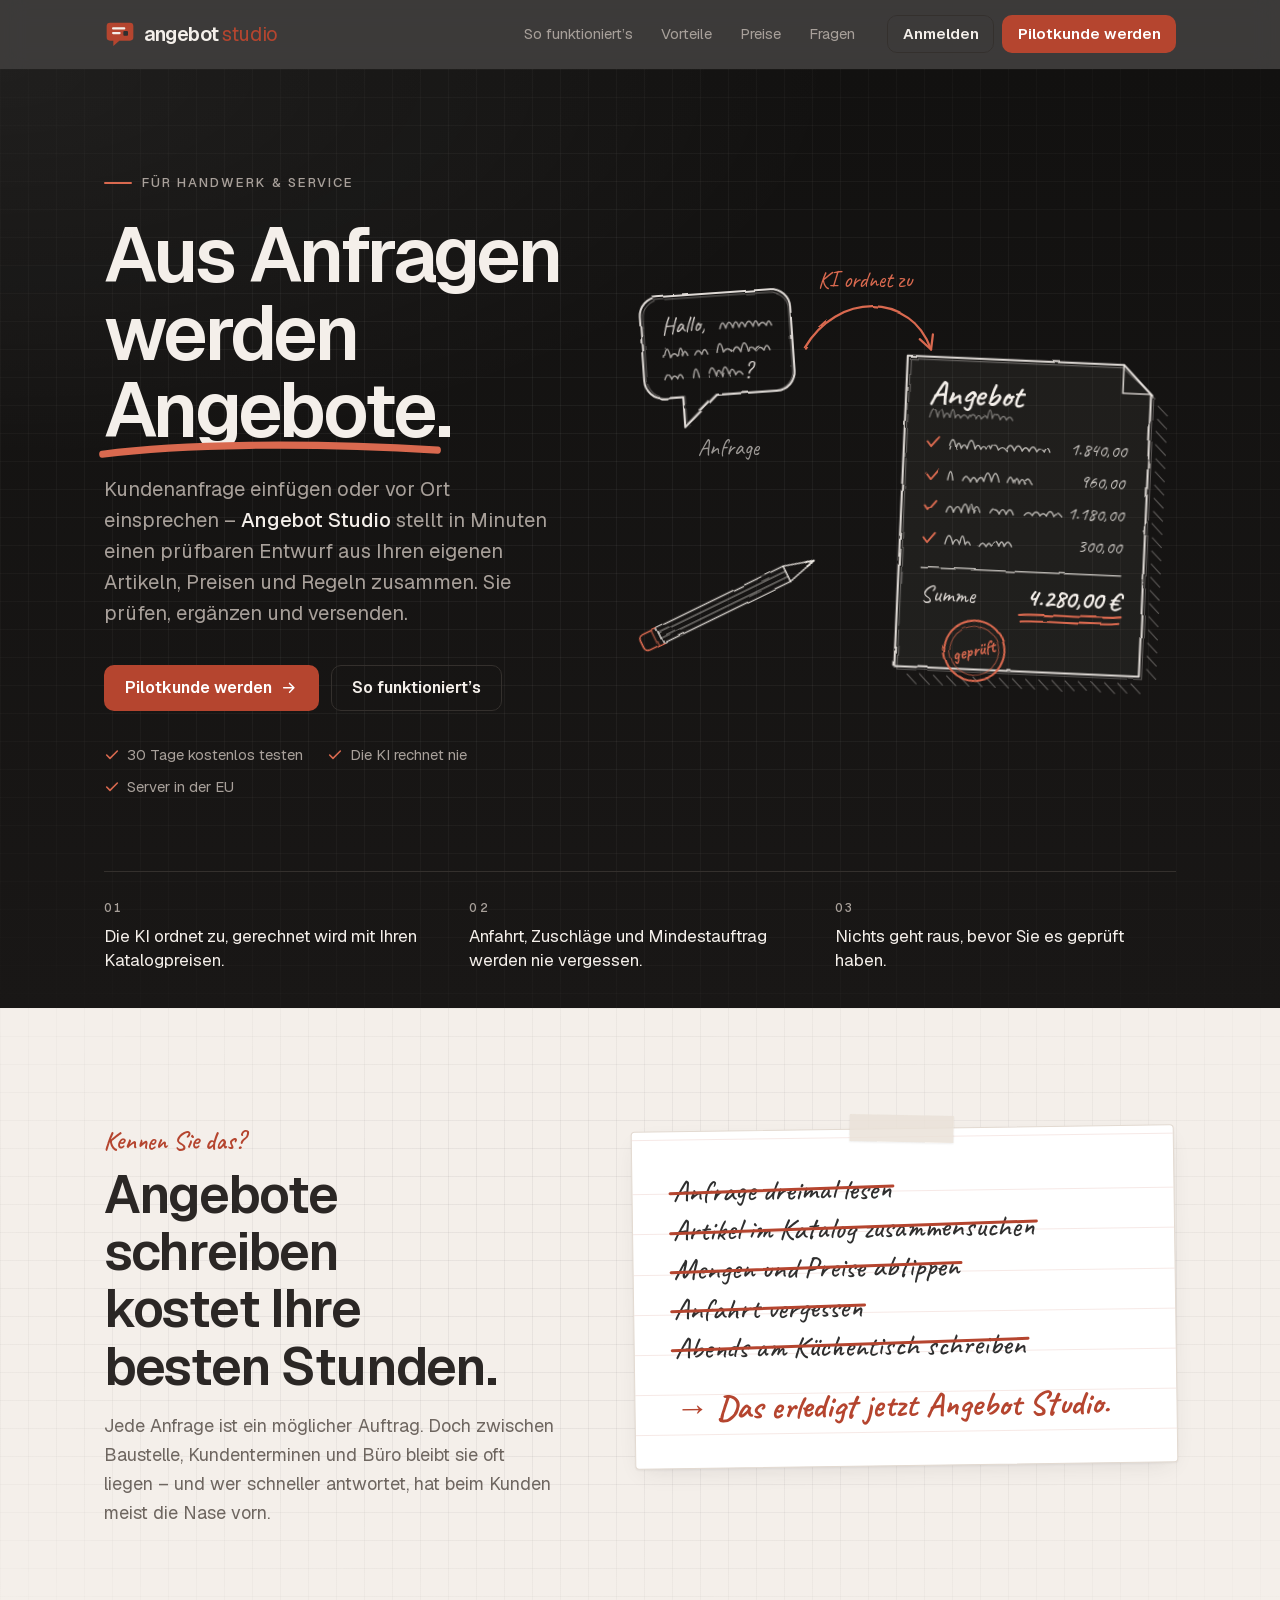
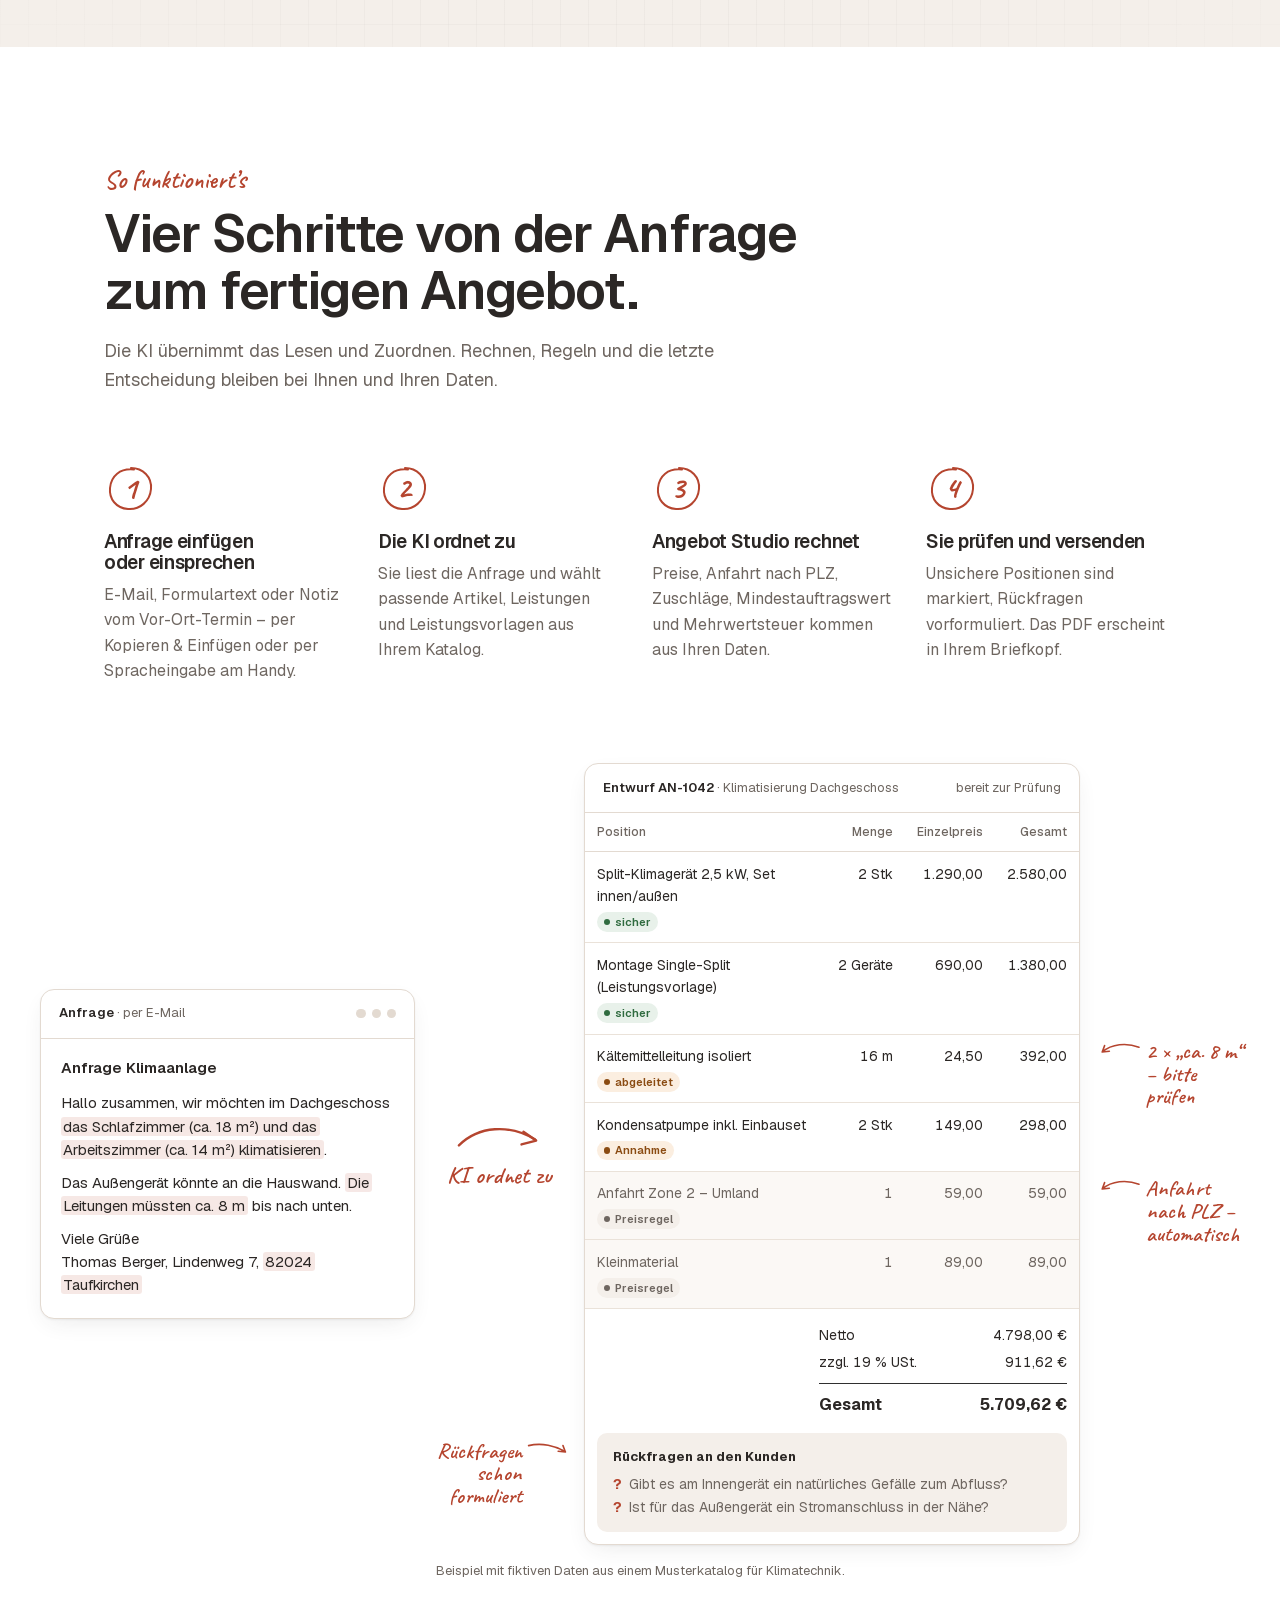
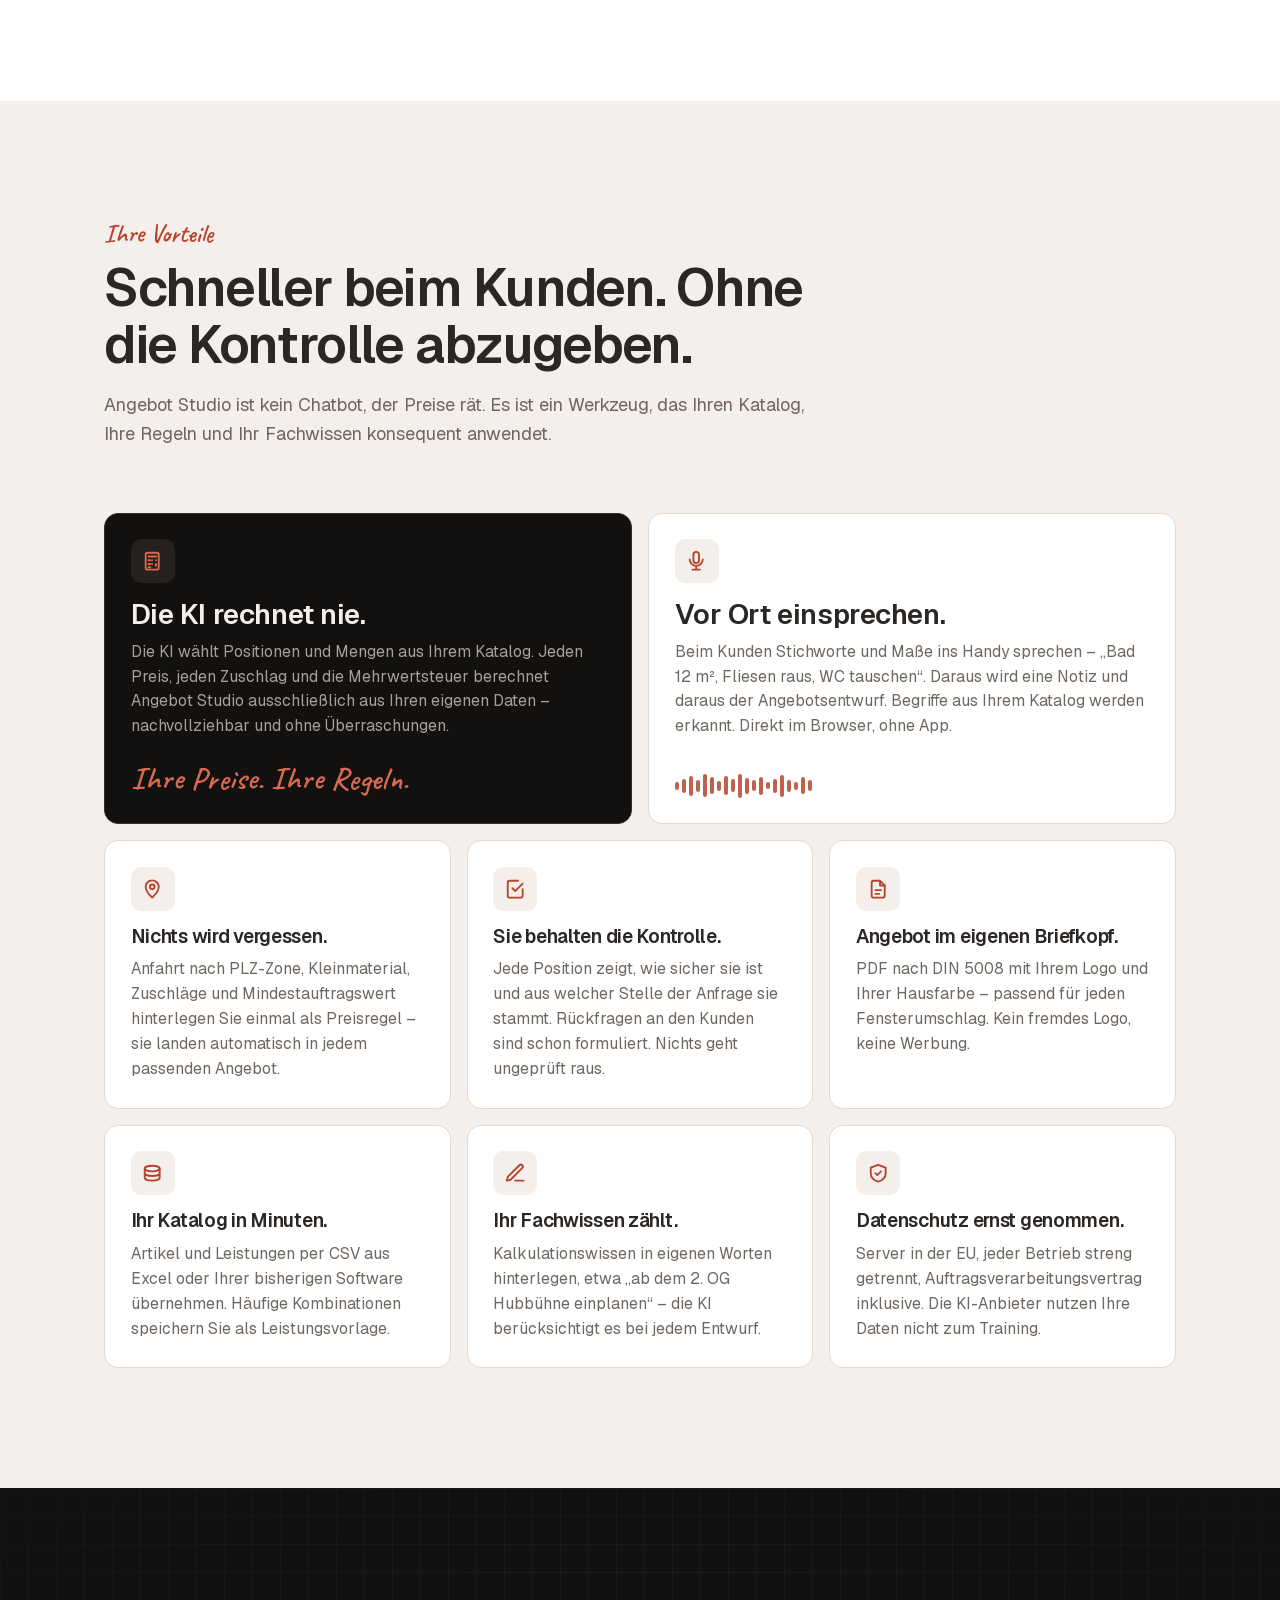
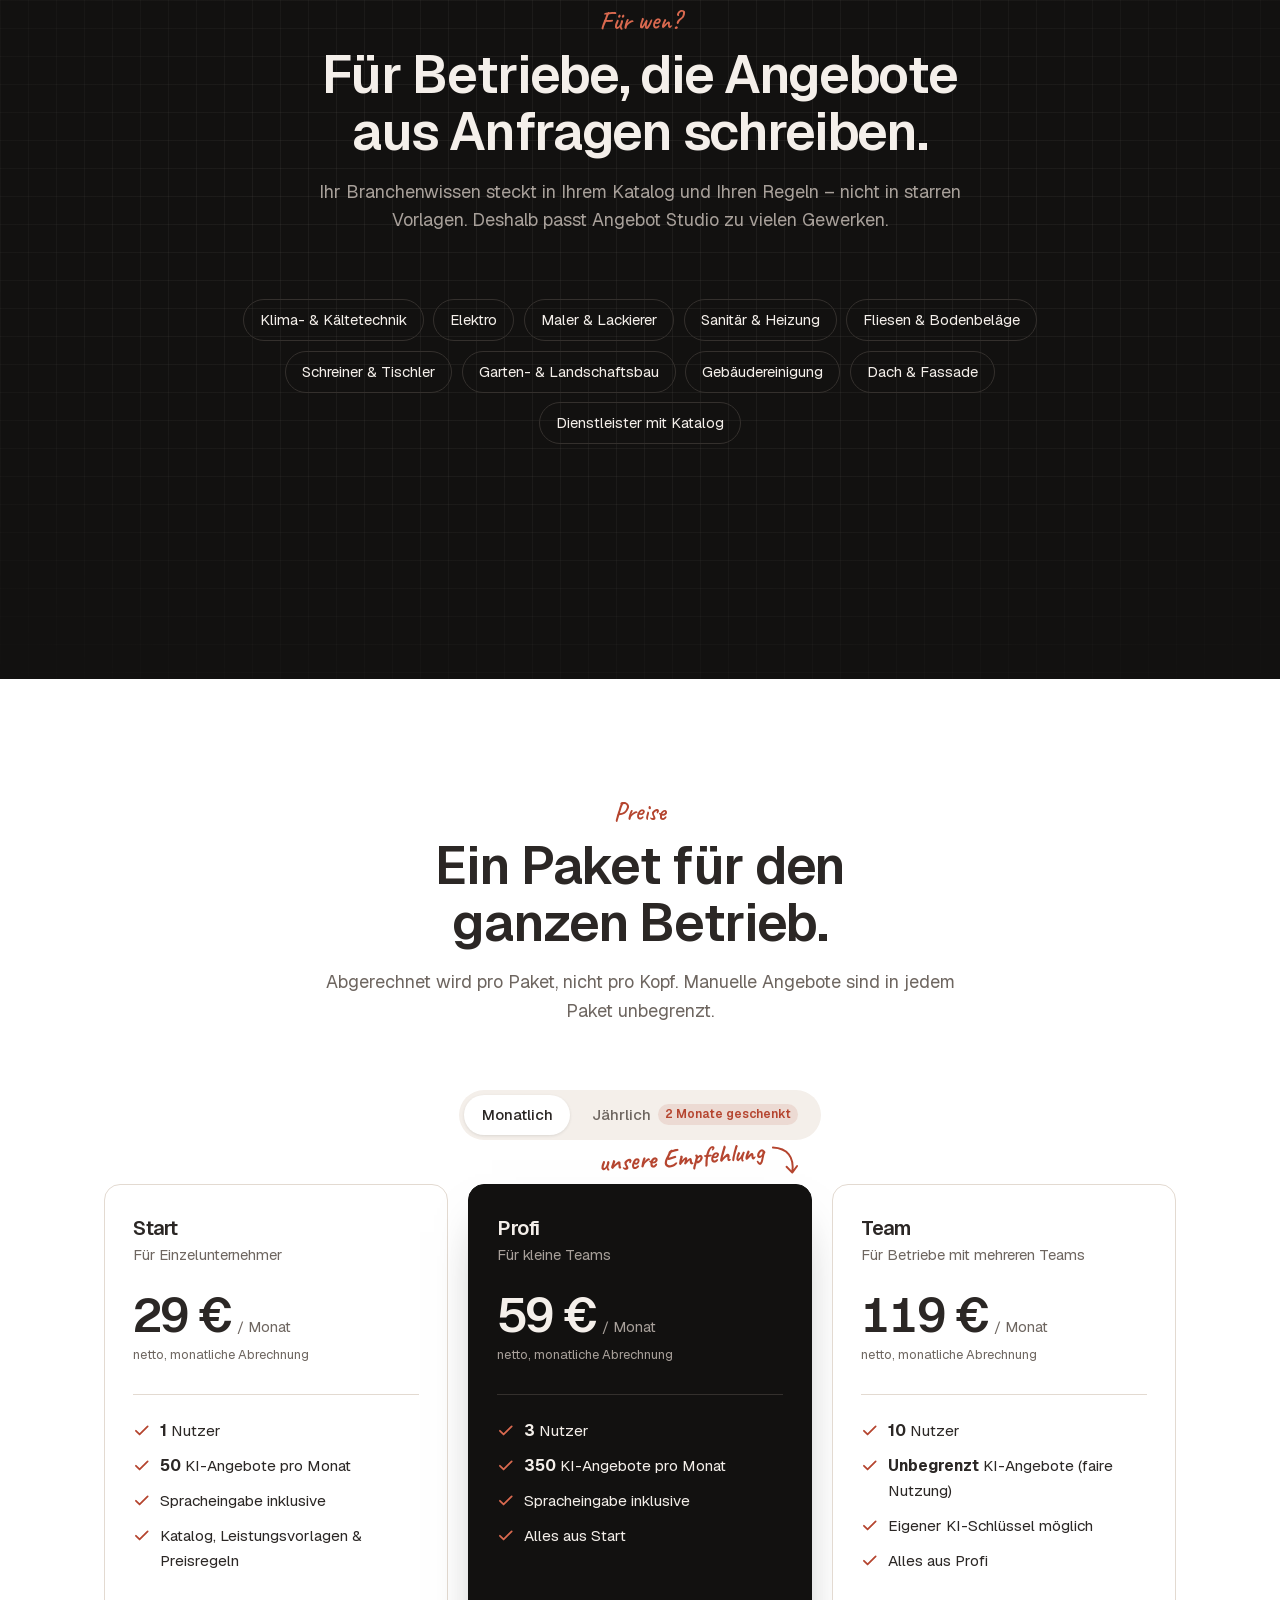
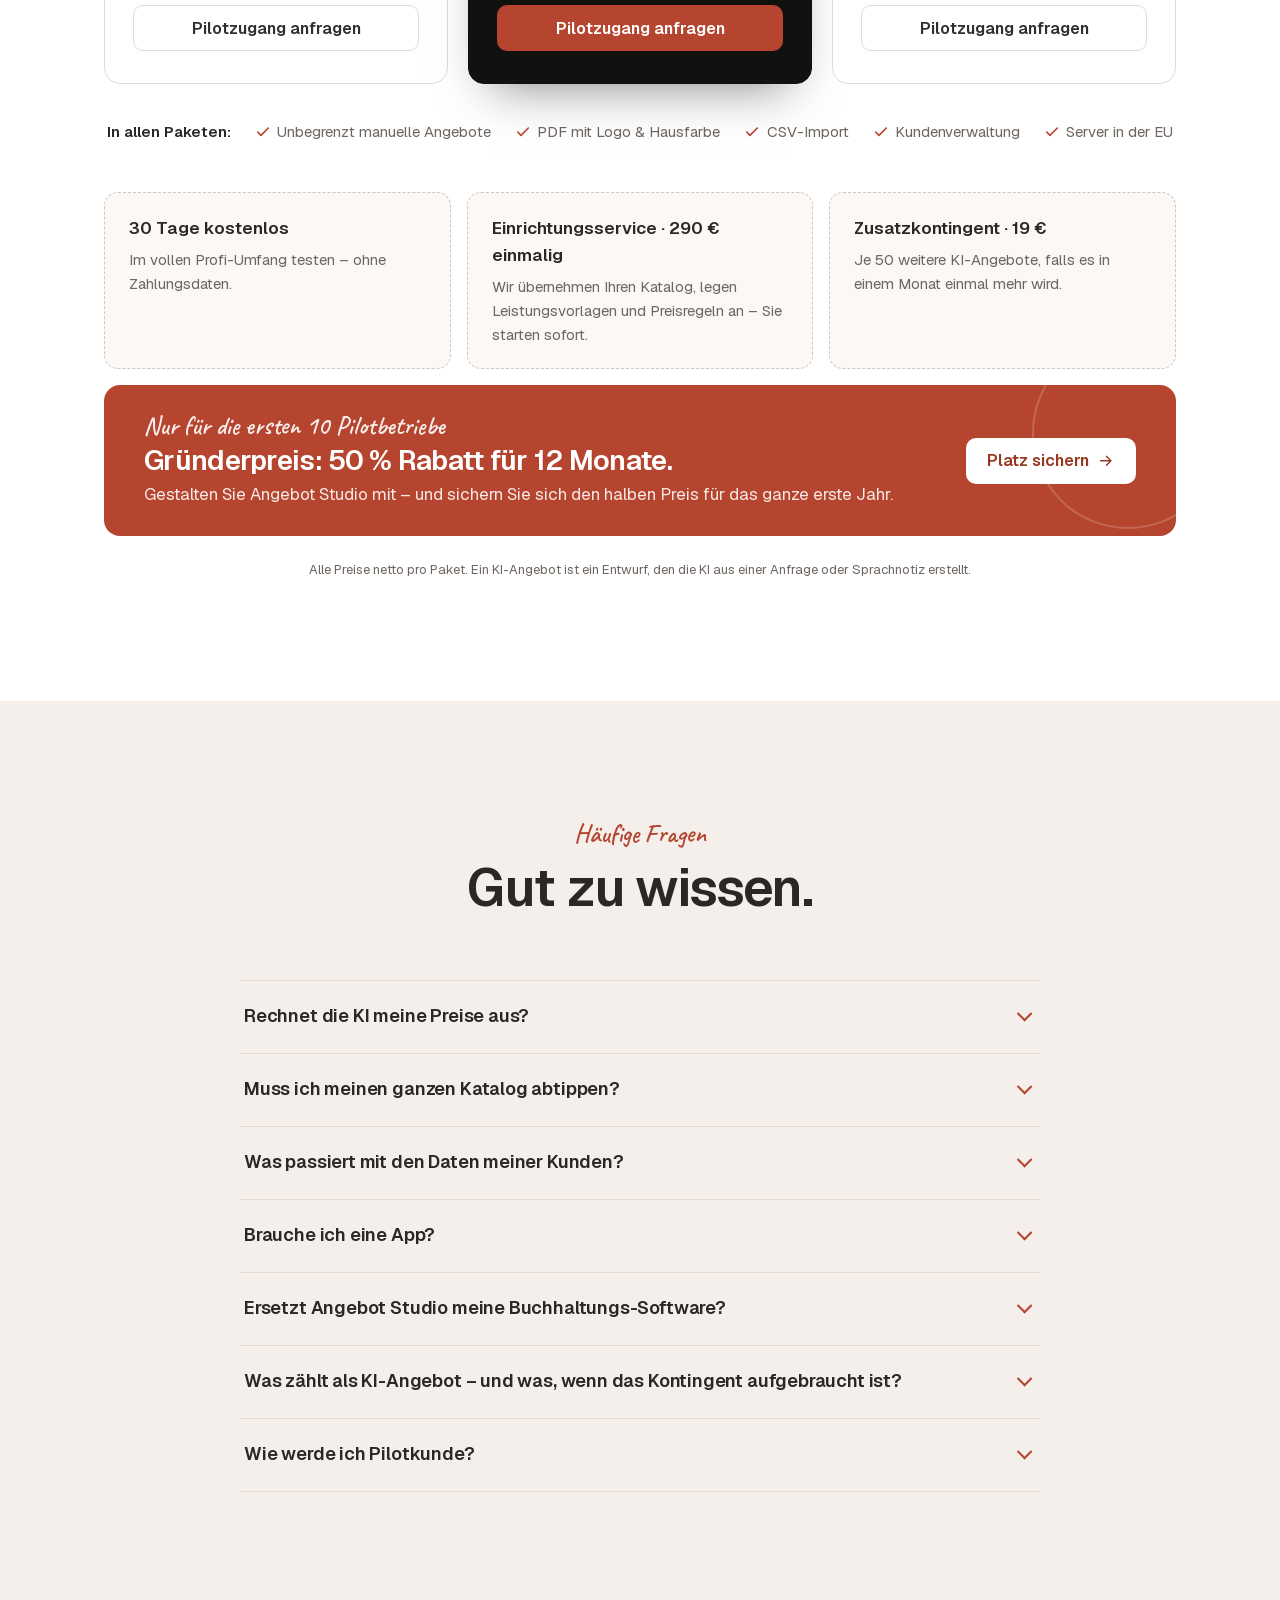
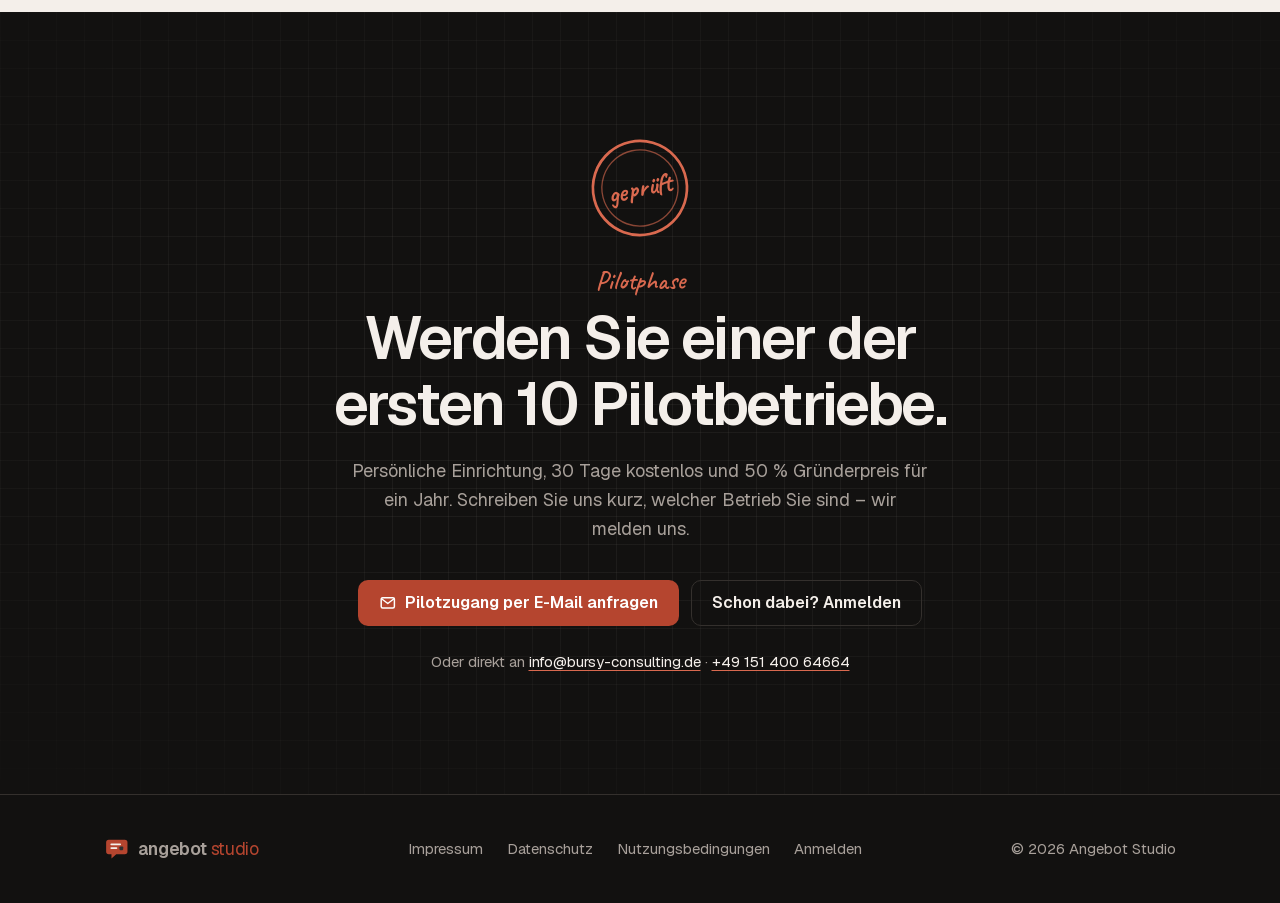
==== commit 4552a90e: "Impressum und Datenschutz: Telefonnummer als zweiter Kontaktweg Auch im Abschluss der Startseite neb" ====
--- a/index.html
+++ b/index.html
@@ -699,7 +699,7 @@
             <a class="knopf knopf-rahmen" href="https://app.angebot-studio.de/login">Schon dabei? Anmelden</a>
           </div>
           <p class="abschluss-mail">
-            Oder direkt an <a href="mailto:info@bursy-consulting.de">info@bursy-consulting.de</a>
+            Oder direkt an <a href="mailto:info@bursy-consulting.de">info@bursy-consulting.de</a> · <a href="tel:+4915140064664">+49 151 400 64664</a>
           </p>
         </div>
       </section>
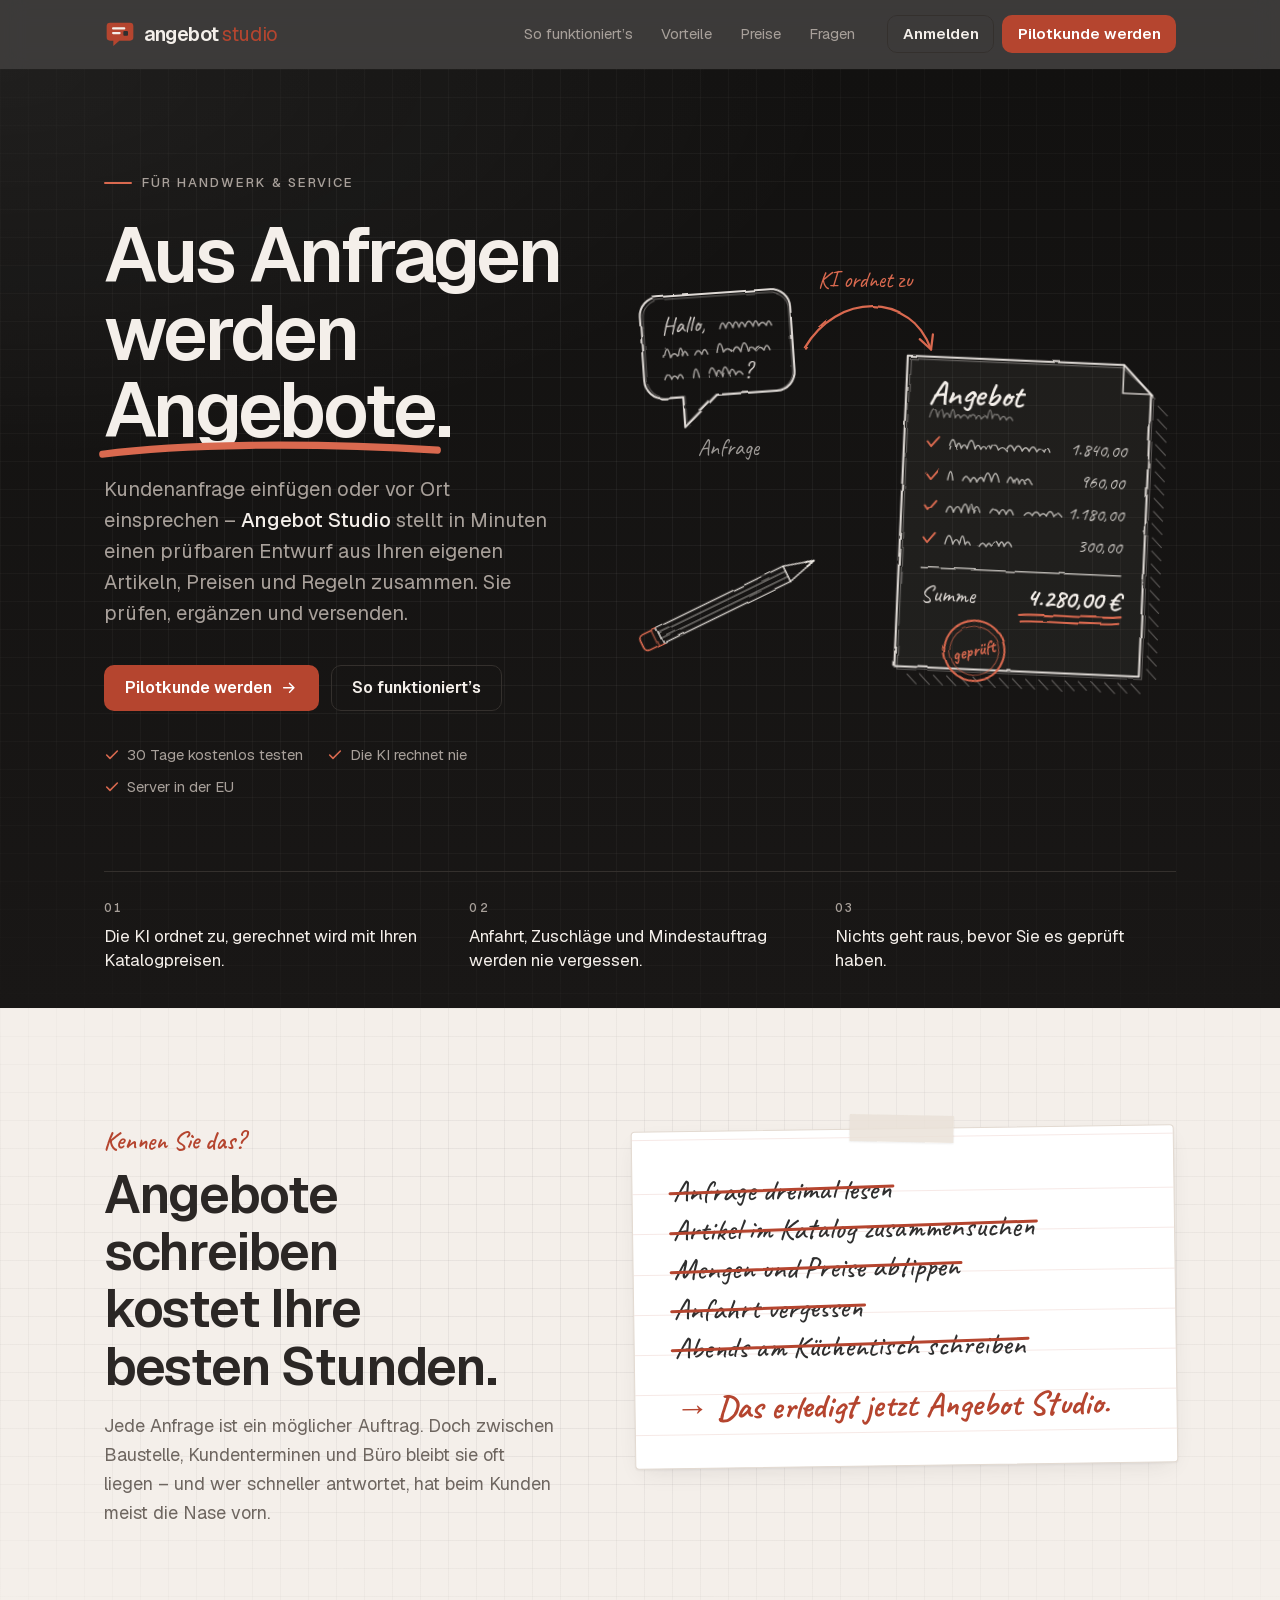
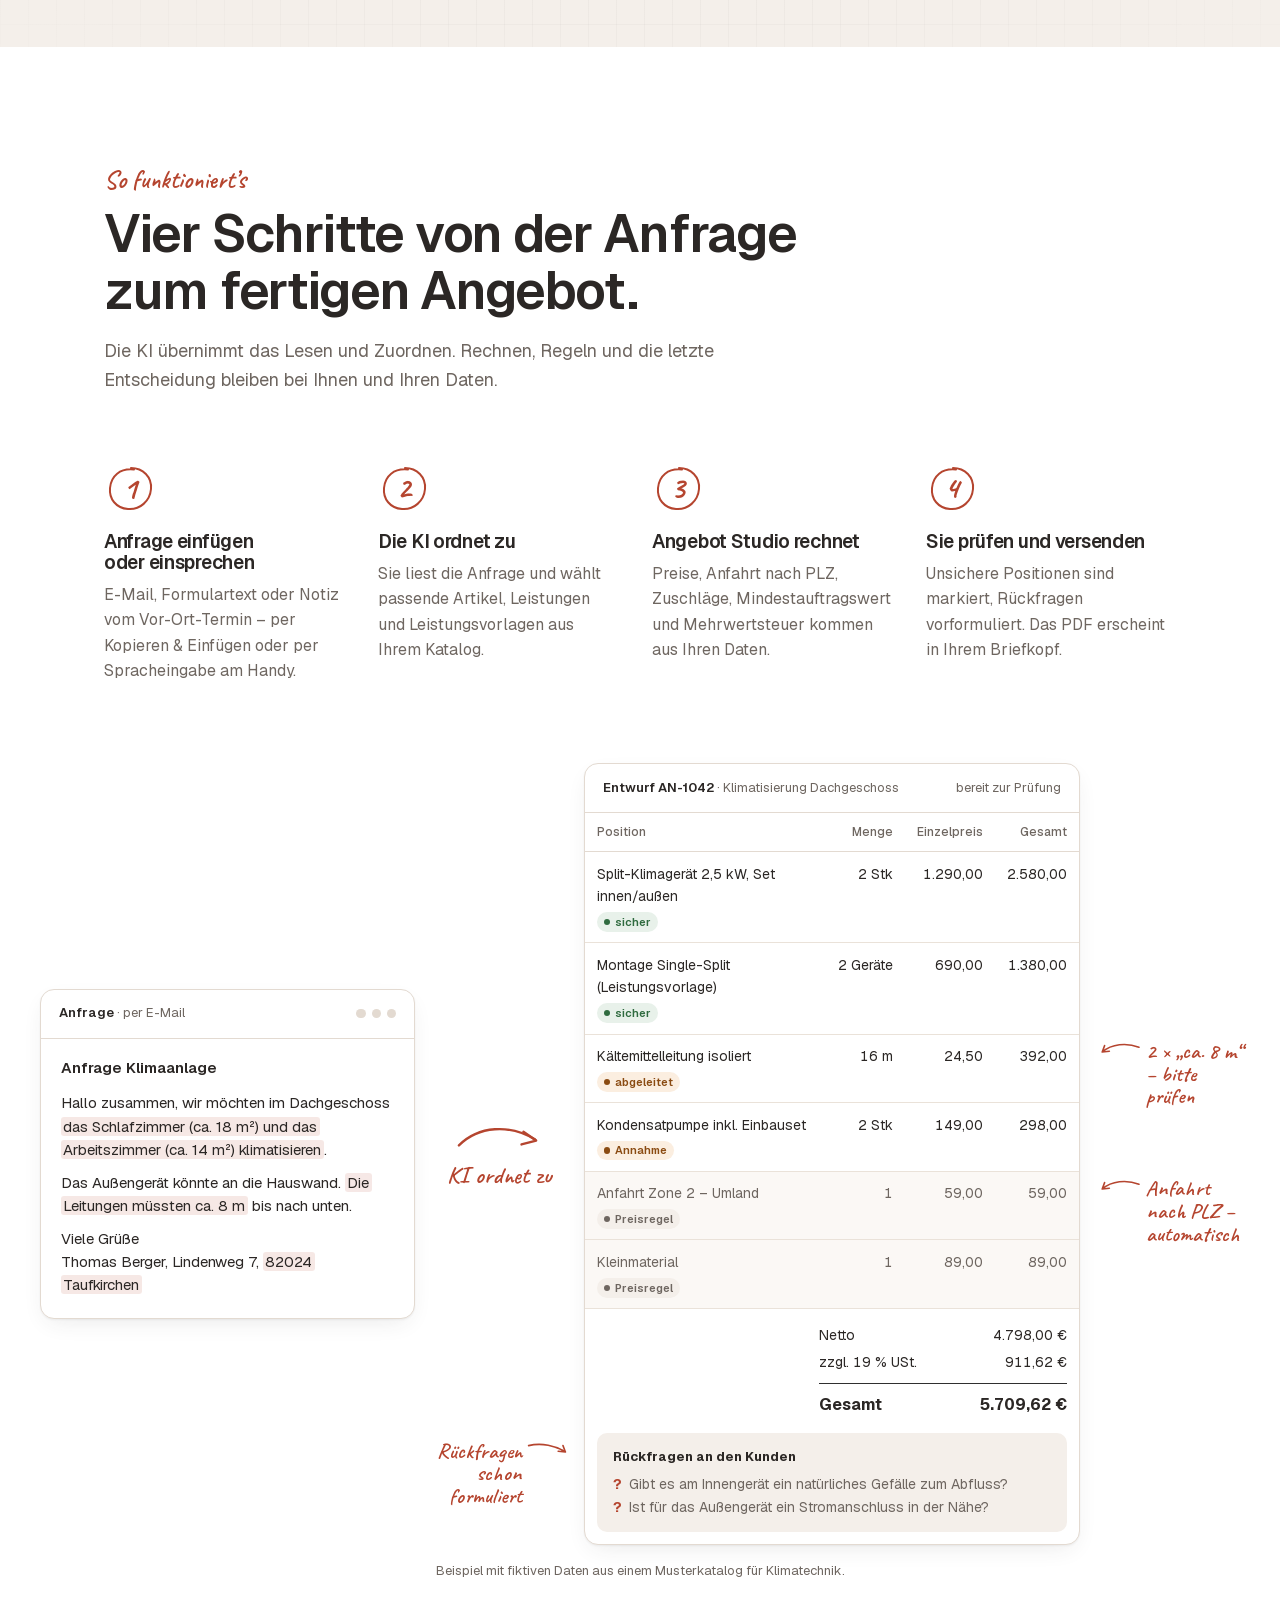
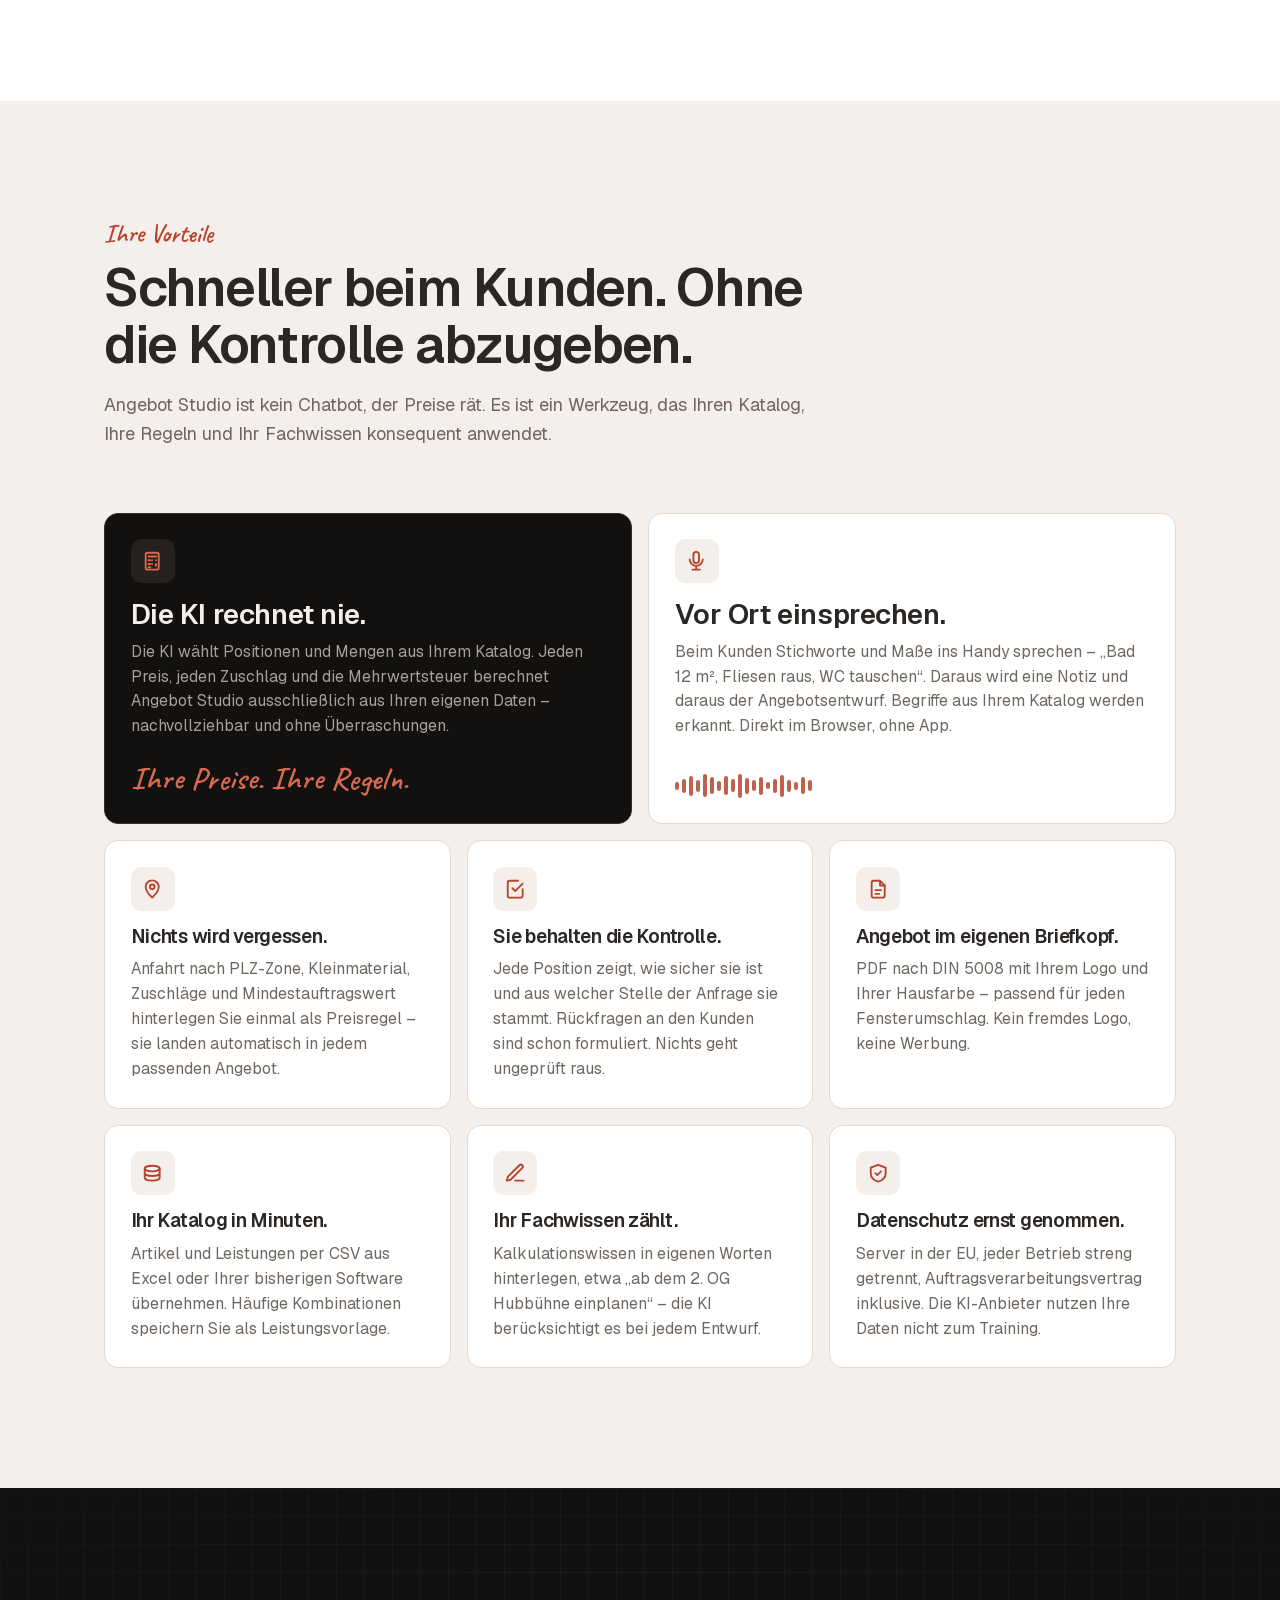
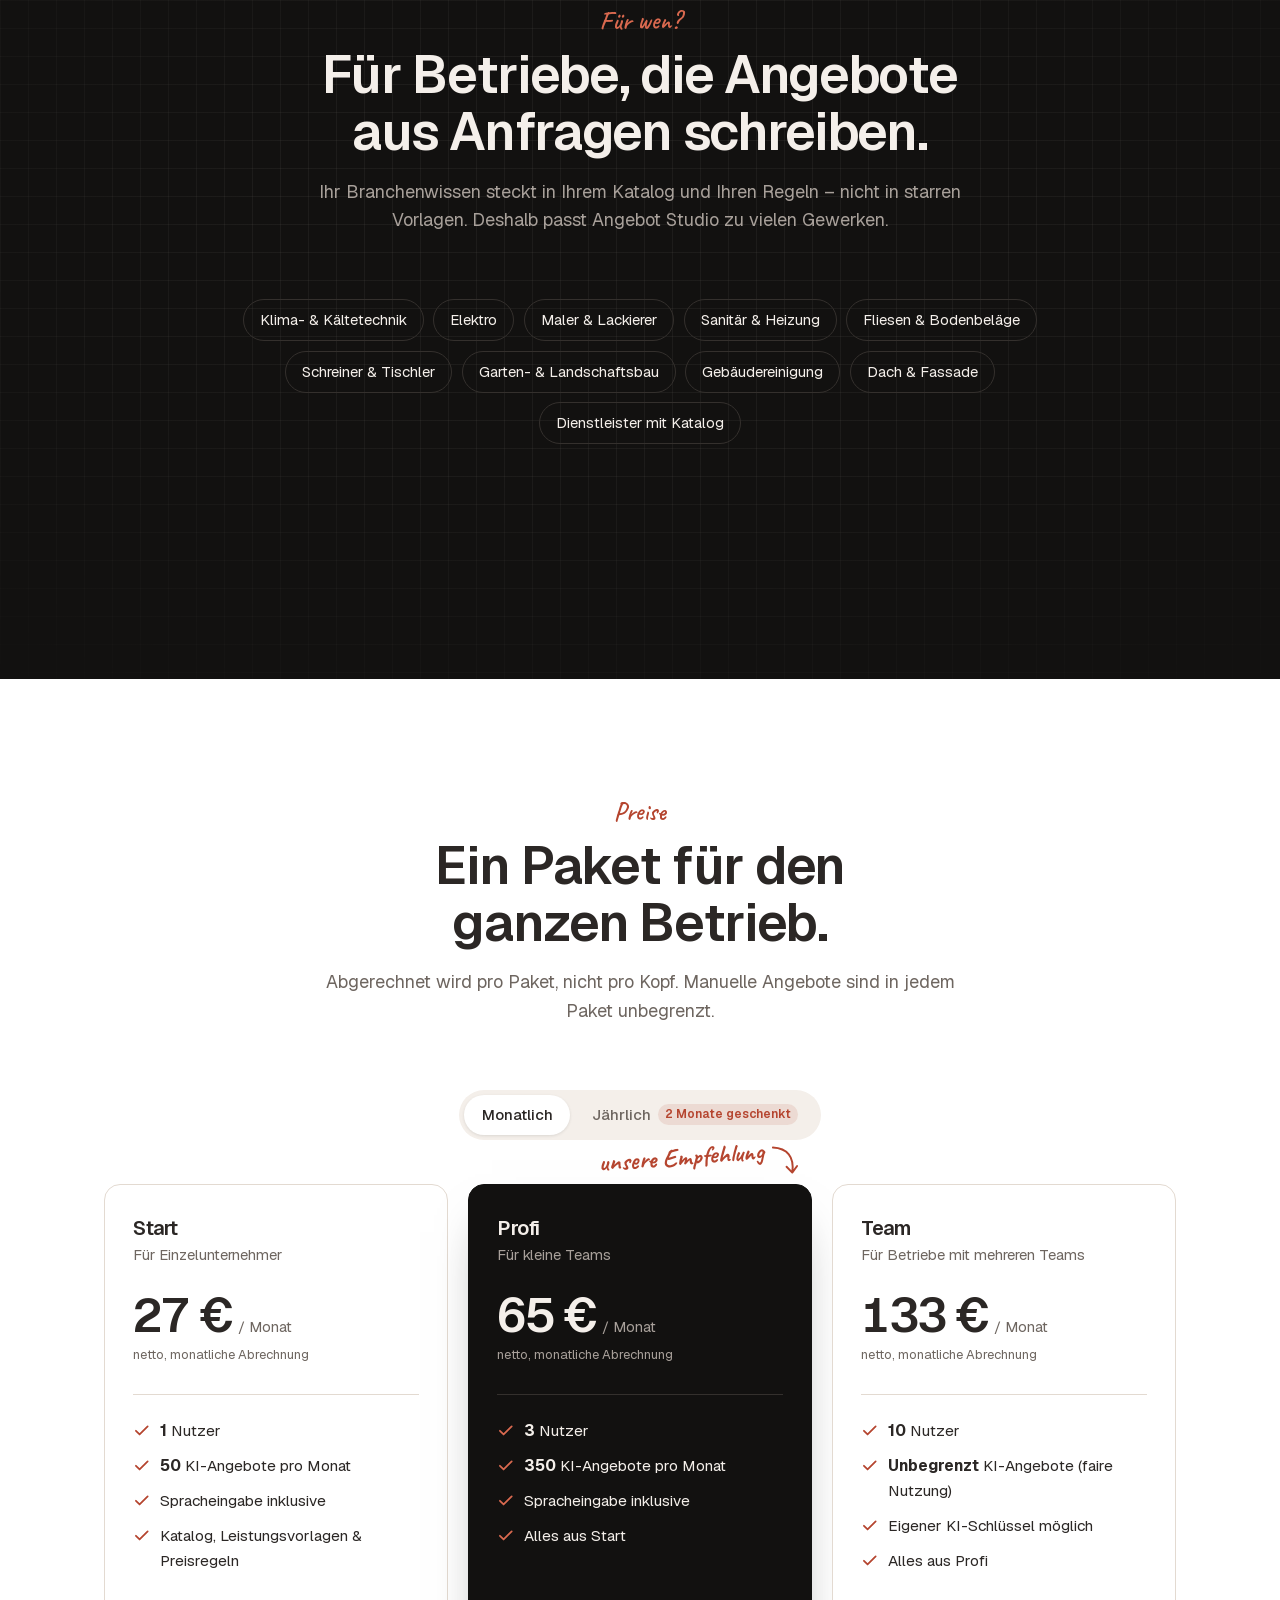
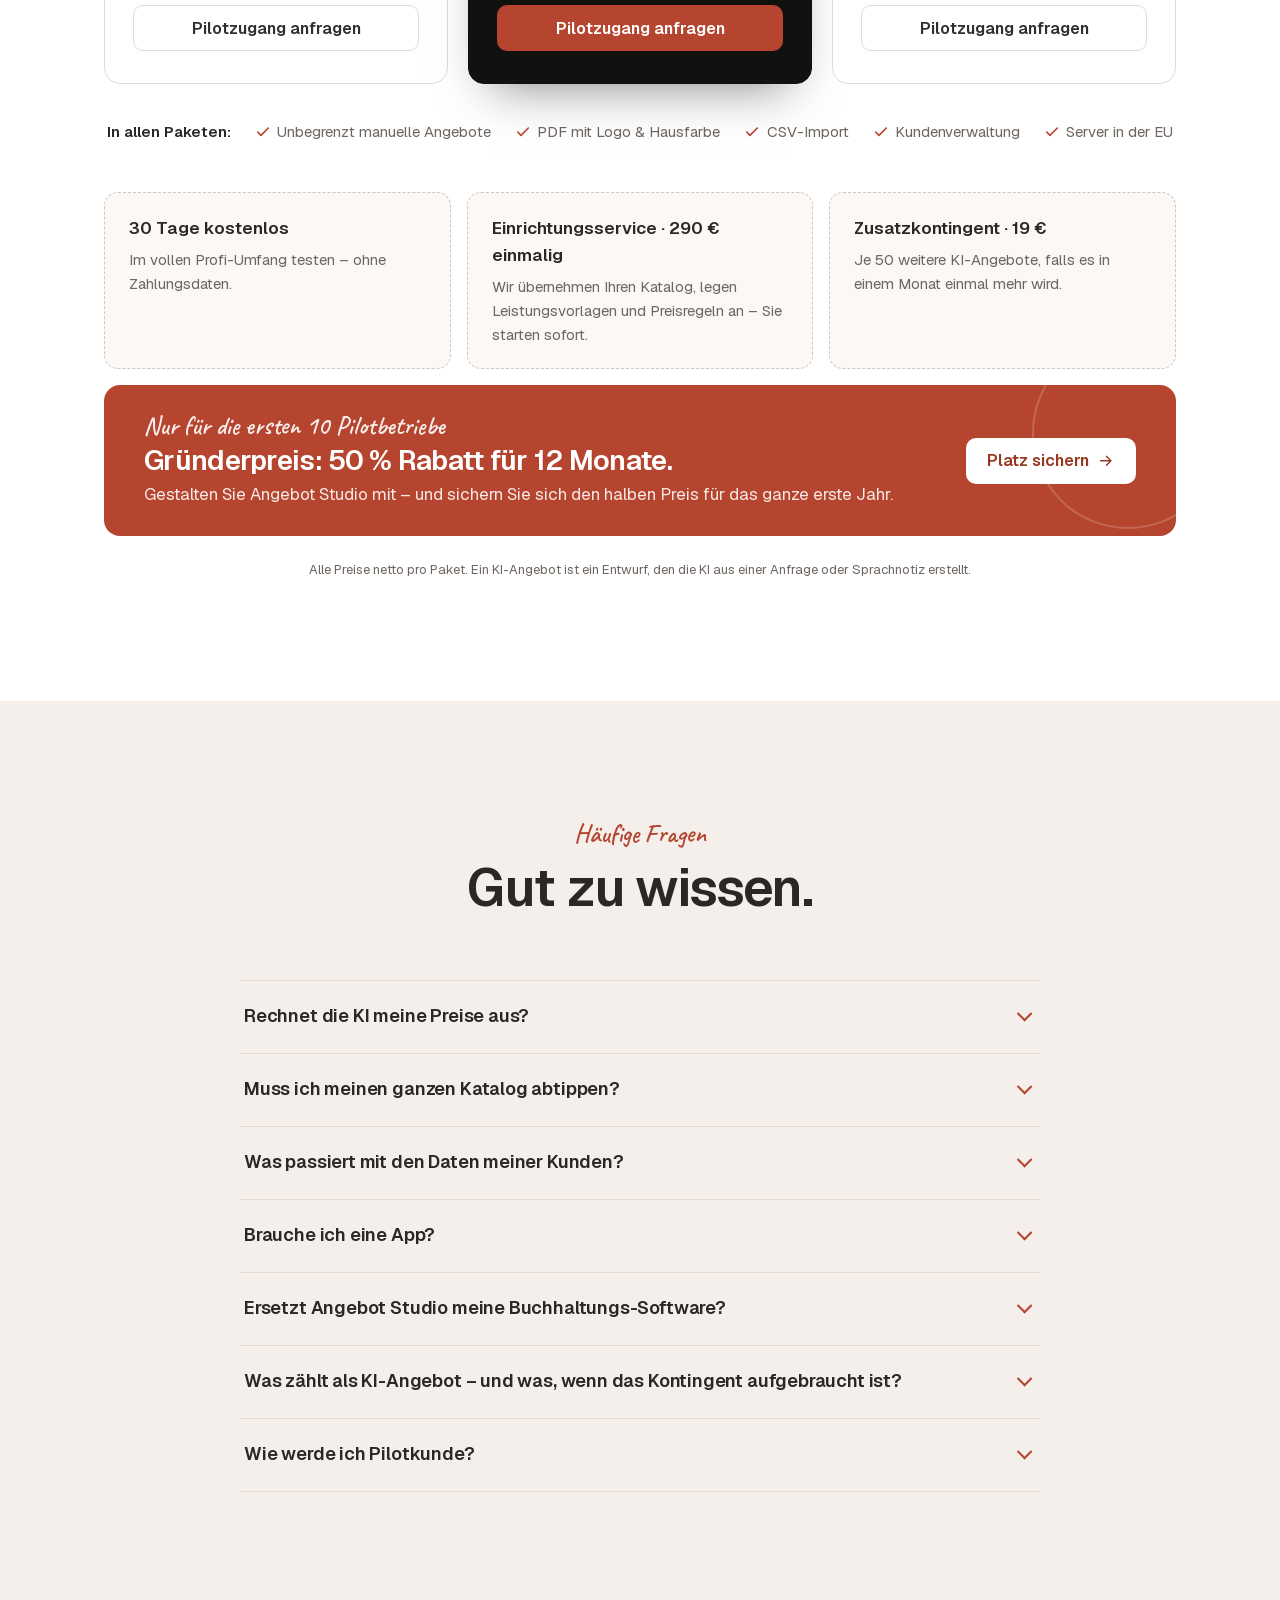
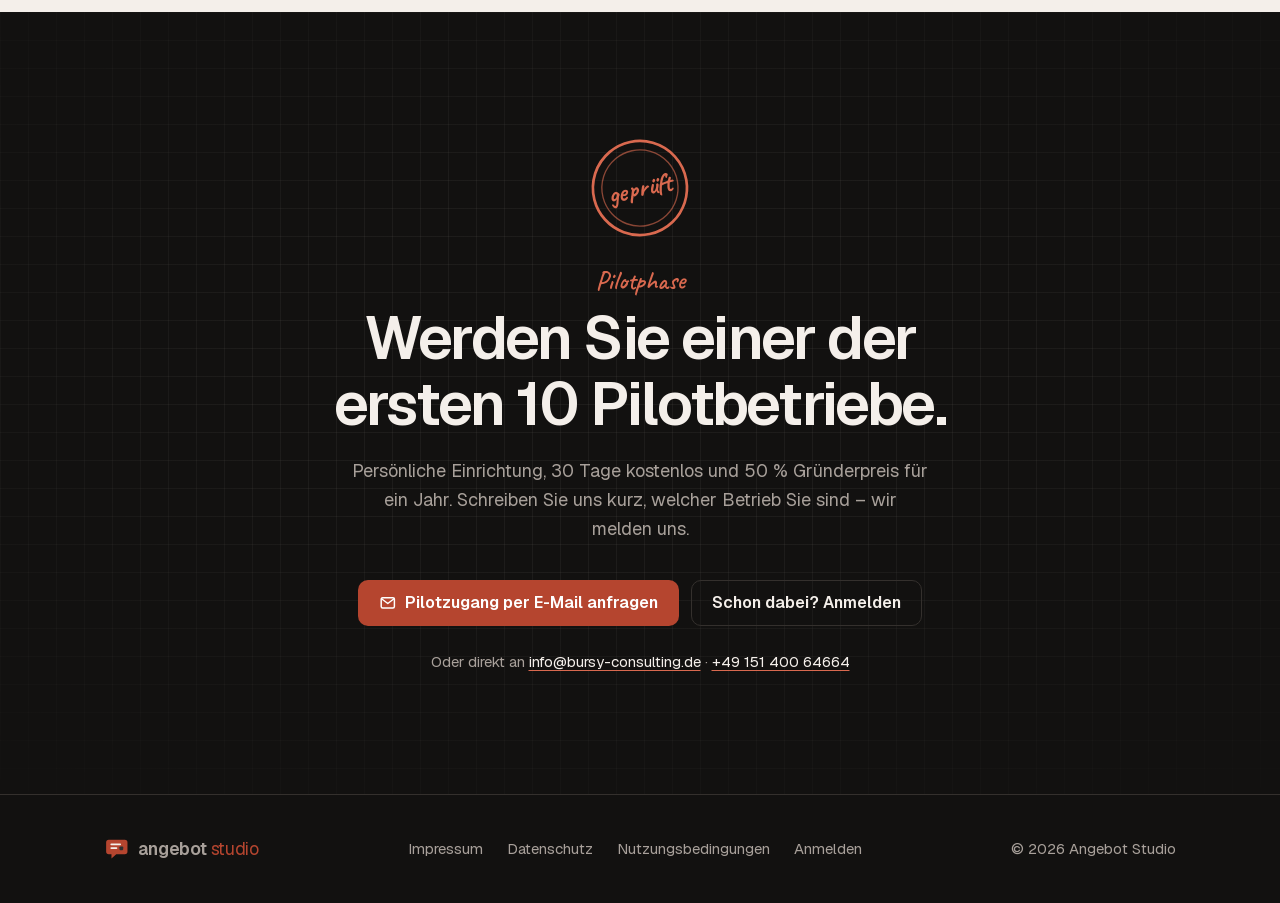
==== commit b117a916: "Preise: Start 27 €, Profi 65 €, Team 133 € Einheitliche Preise in der Studio-Reihe (wie Chancen Stud" ====
--- a/index.html
+++ b/index.html
@@ -10,7 +10,9 @@
     />
     <meta name="theme-color" content="#121110" />
     <link rel="canonical" href="https://angebot-studio.de/" />
+    <link rel="icon" href="favicon.ico" sizes="32x32" />
     <link rel="icon" href="favicon.svg" type="image/svg+xml" />
+    <link rel="apple-touch-icon" href="apple-touch-icon.png" />
     <link rel="preload" href="fonts/geist-latin.woff2" as="font" type="font/woff2" crossorigin />
     <link rel="preload" href="fonts/caveat-latin.woff2" as="font" type="font/woff2" crossorigin />
     <meta property="og:type" content="website" />
@@ -488,10 +490,10 @@
               <h3 class="paket-name">Start</h3>
               <p class="paket-fuer">Für Einzelunternehmer</p>
               <p class="preis">
-                <span class="preis-betrag" data-monat="29 €" data-jahr="290 €">29 €</span>
+                <span class="preis-betrag" data-monat="27 €" data-jahr="270 €">27 €</span>
                 <span class="preis-einheit" data-monat="/ Monat" data-jahr="/ Jahr">/ Monat</span>
               </p>
-              <p class="preis-zusatz" data-monat="netto, monatliche Abrechnung" data-jahr="netto, entspricht 24,17 € im Monat">
+              <p class="preis-zusatz" data-monat="netto, monatliche Abrechnung" data-jahr="netto, entspricht 22,50 € im Monat">
                 netto, monatliche Abrechnung
               </p>
               <ul class="paket-liste">
@@ -513,10 +515,10 @@
               <h3 class="paket-name">Profi</h3>
               <p class="paket-fuer">Für kleine Teams</p>
               <p class="preis">
-                <span class="preis-betrag" data-monat="59 €" data-jahr="590 €">59 €</span>
+                <span class="preis-betrag" data-monat="65 €" data-jahr="650 €">65 €</span>
                 <span class="preis-einheit" data-monat="/ Monat" data-jahr="/ Jahr">/ Monat</span>
               </p>
-              <p class="preis-zusatz" data-monat="netto, monatliche Abrechnung" data-jahr="netto, entspricht 49,17 € im Monat">
+              <p class="preis-zusatz" data-monat="netto, monatliche Abrechnung" data-jahr="netto, entspricht 54,17 € im Monat">
                 netto, monatliche Abrechnung
               </p>
               <ul class="paket-liste">
@@ -532,10 +534,10 @@
               <h3 class="paket-name">Team</h3>
               <p class="paket-fuer">Für Betriebe mit mehreren Teams</p>
               <p class="preis">
-                <span class="preis-betrag" data-monat="119 €" data-jahr="1.190 €">119 €</span>
+                <span class="preis-betrag" data-monat="133 €" data-jahr="1.330 €">133 €</span>
                 <span class="preis-einheit" data-monat="/ Monat" data-jahr="/ Jahr">/ Monat</span>
               </p>
-              <p class="preis-zusatz" data-monat="netto, monatliche Abrechnung" data-jahr="netto, entspricht 99,17 € im Monat">
+              <p class="preis-zusatz" data-monat="netto, monatliche Abrechnung" data-jahr="netto, entspricht 110,83 € im Monat">
                 netto, monatliche Abrechnung
               </p>
               <ul class="paket-liste">
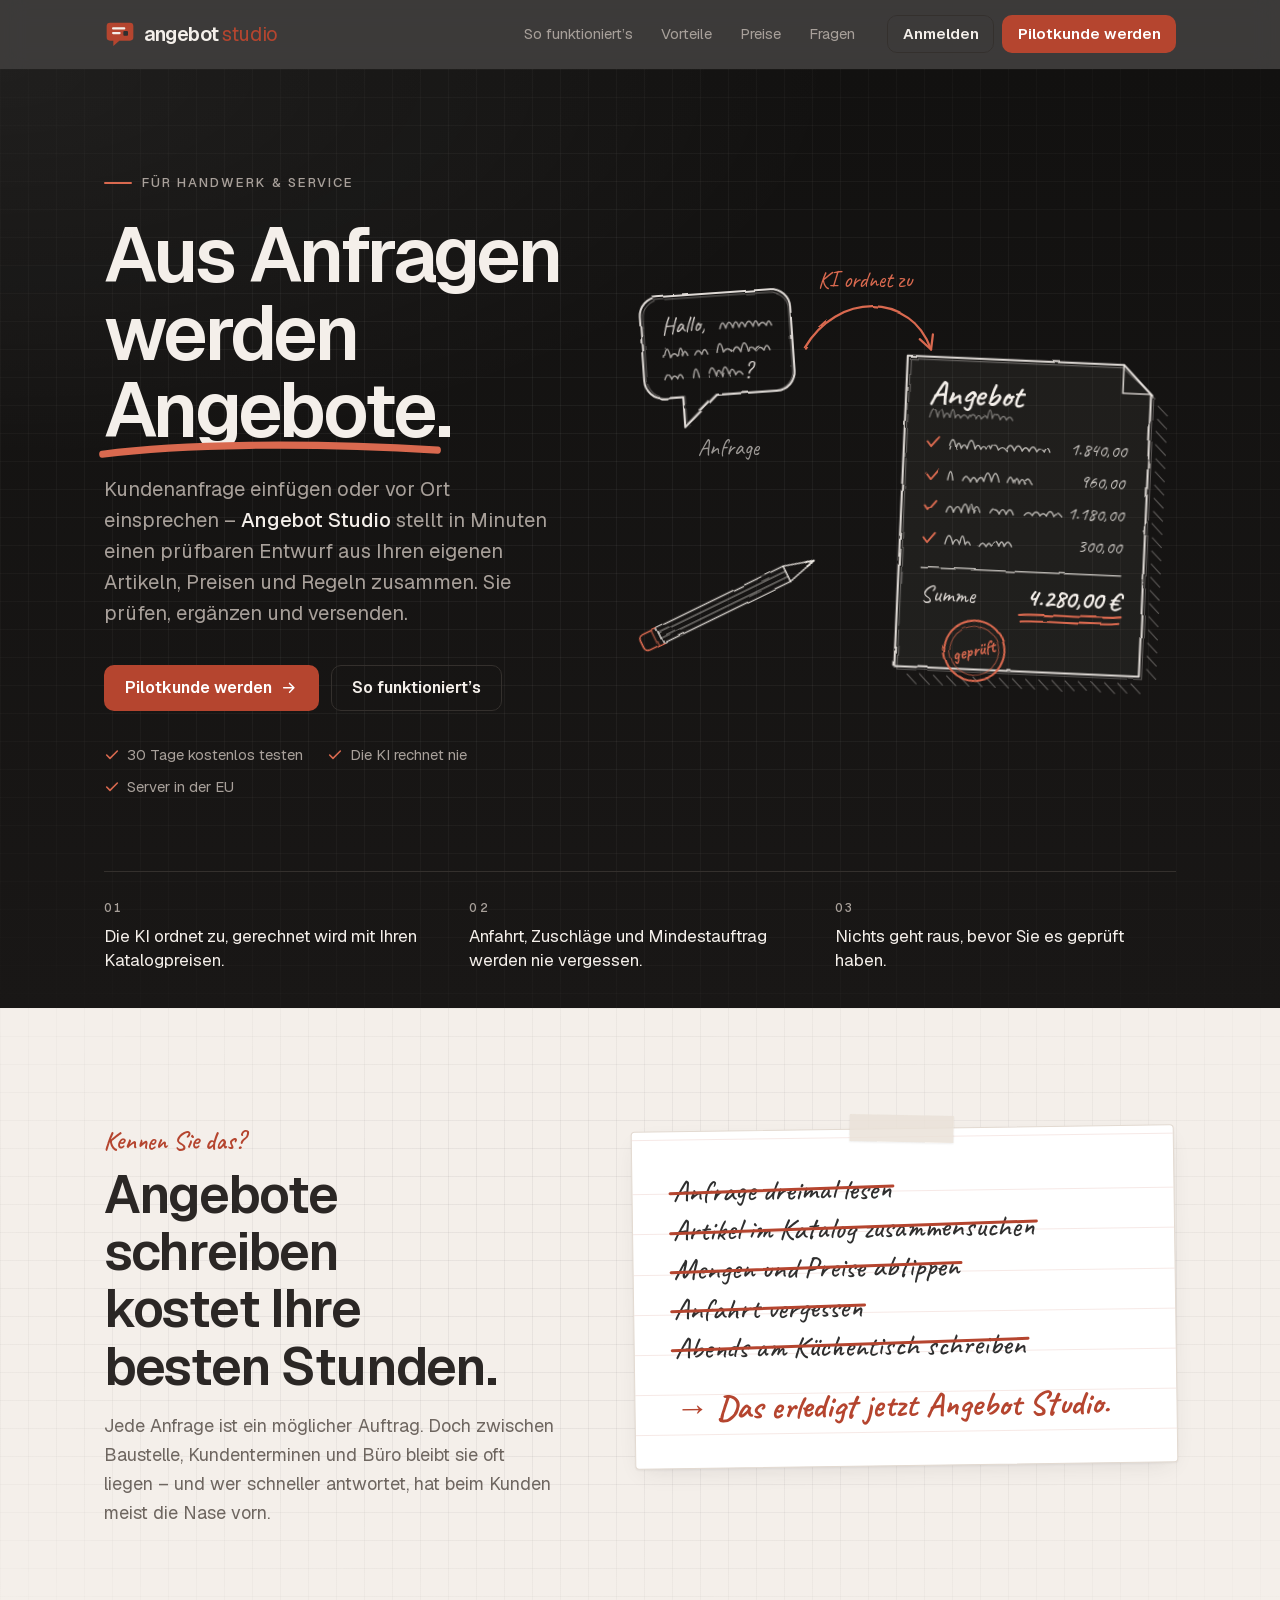
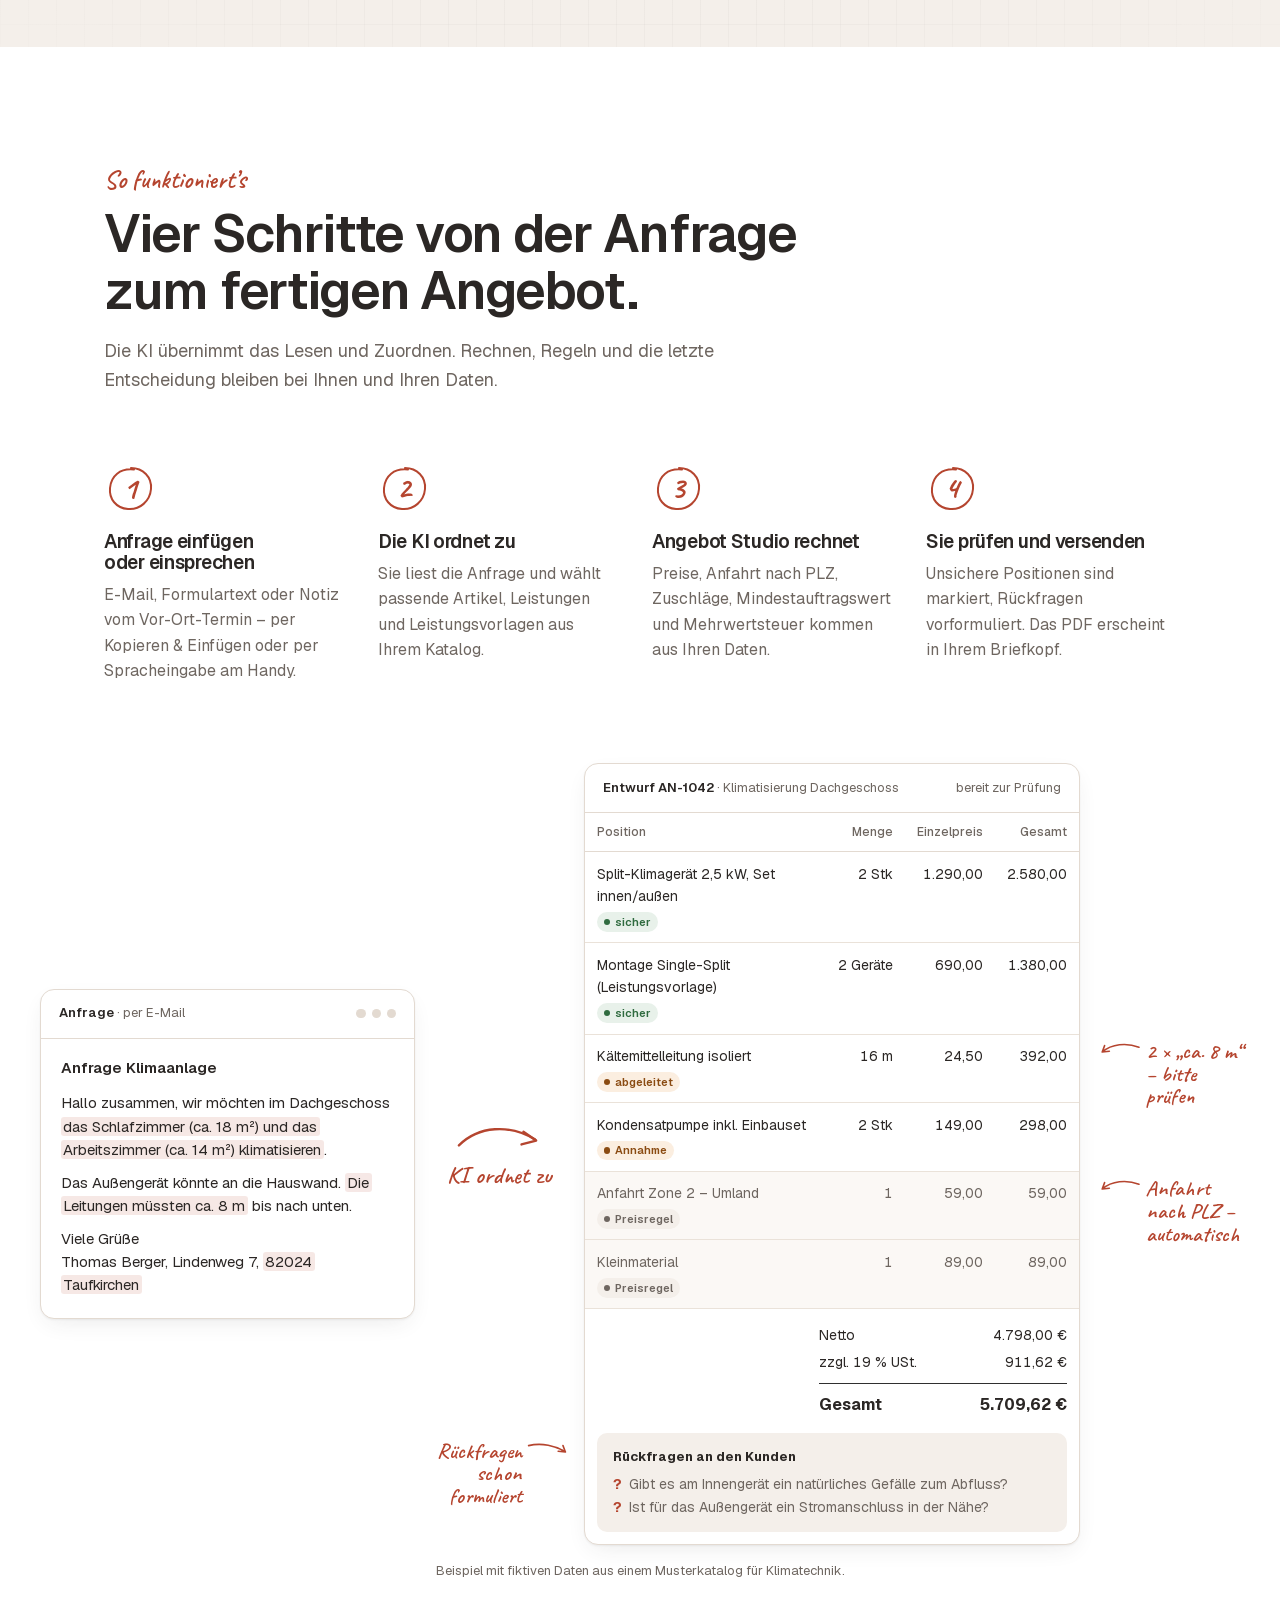
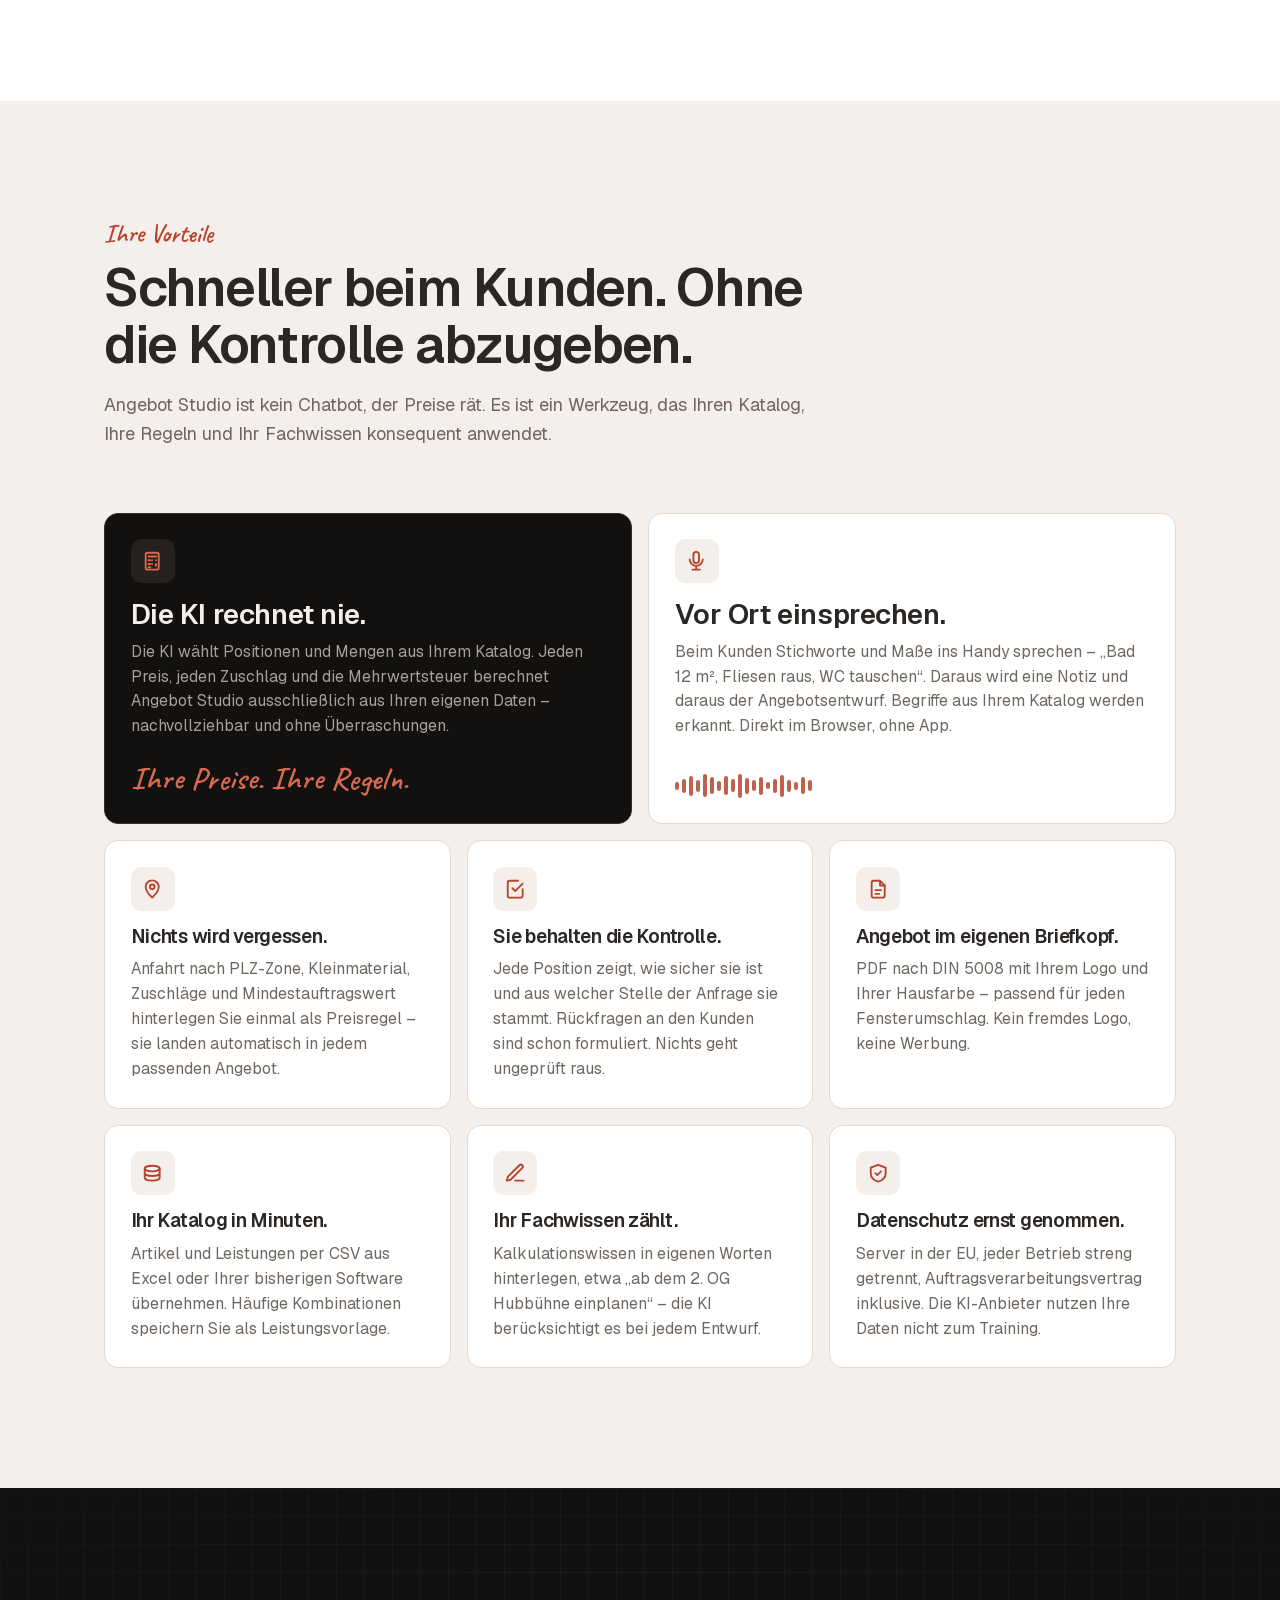
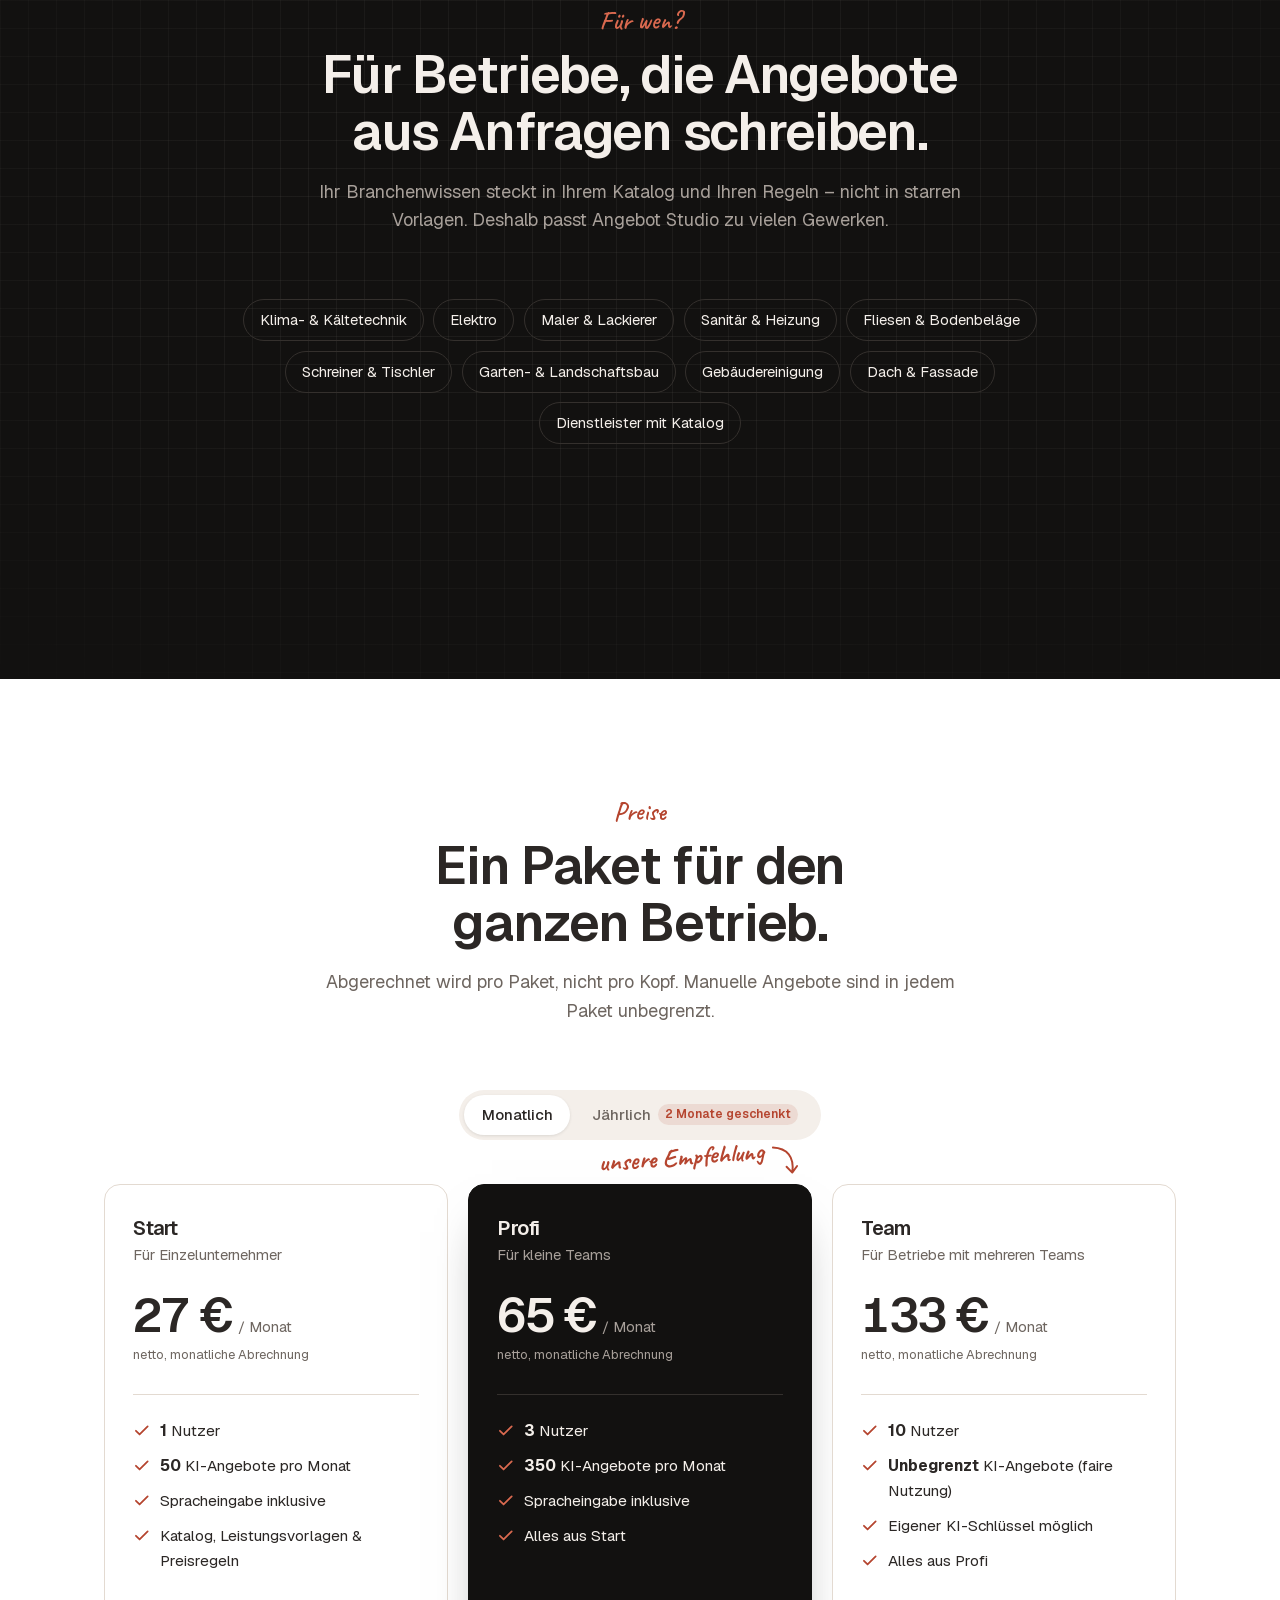
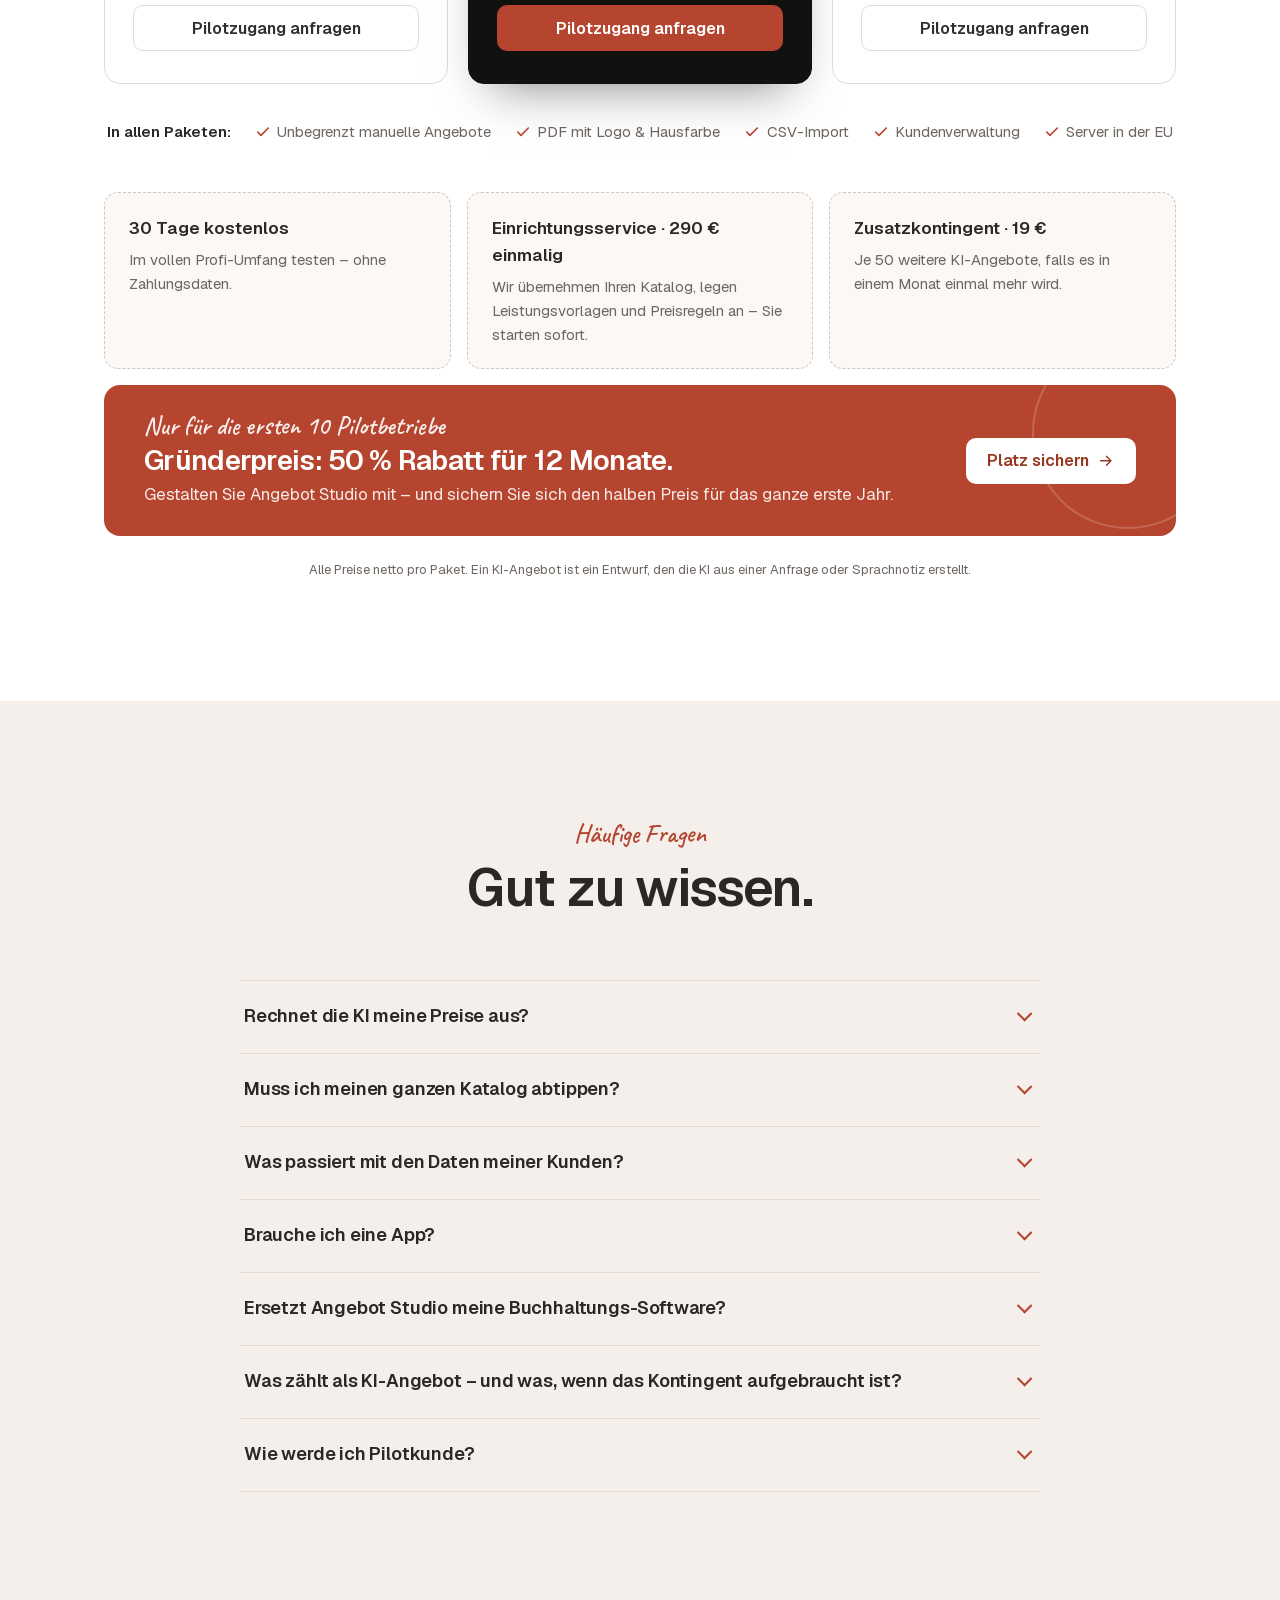
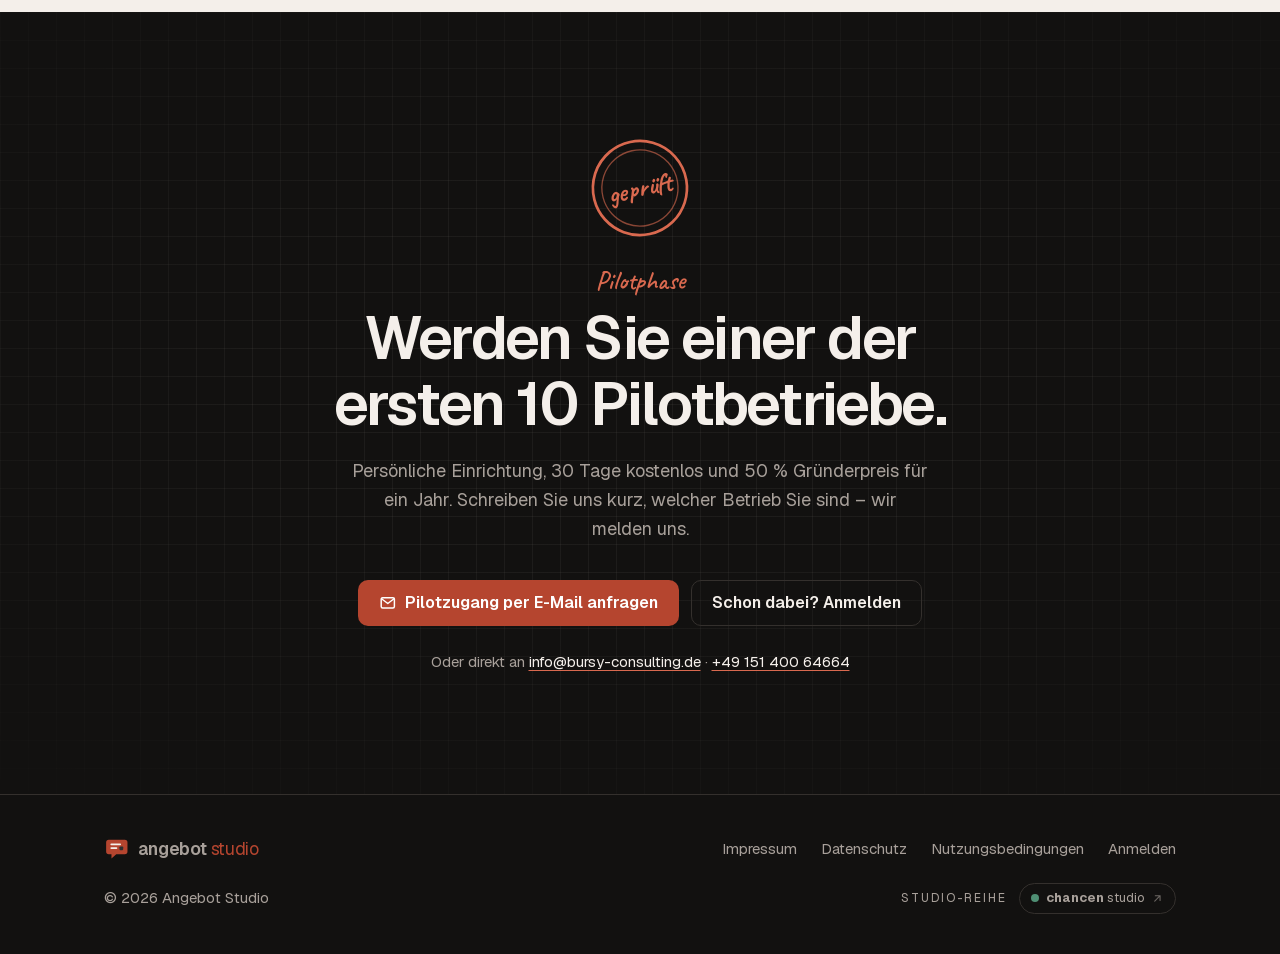
==== commit e64a9666: "Fußzeile: Verlinkung zu Chancen Studio (Studio-Reihe) Unten rechts in allen Fußzeilen „Studio-Reihe " ====
--- a/index.html
+++ b/index.html
@@ -726,7 +726,17 @@
             <li><a href="https://app.angebot-studio.de/login">Anmelden</a></li>
           </ul>
         </nav>
-        <p class="fuss-copy">© <span id="jahr">2026</span> Angebot Studio</p>
+        <div class="fuss-unten">
+          <p class="fuss-copy">© <span id="jahr">2026</span> Angebot Studio</p>
+          <p class="studio-reihe">
+            <span class="studio-reihe-label">Studio-Reihe</span>
+            <a class="studio-chip" href="https://chancen-studio.de" target="_blank" rel="noopener" title="Chancen Studio – Aus Daten wird Durchblick.">
+              <span class="studio-punkt" style="--farbe: #4f8f74" aria-hidden="true"></span>
+              <span><b>chancen</b> studio</span>
+              <svg viewBox="0 0 24 24" aria-hidden="true" fill="none" stroke="currentColor" stroke-width="2" stroke-linecap="round" stroke-linejoin="round"><path d="M7 17 17 7M8 7h9v9" /></svg>
+            </a>
+          </p>
+        </div>
       </div>
     </footer>
 
--- a/styles.css
+++ b/styles.css
@@ -1528,6 +1528,66 @@
   color: var(--nacht-leise);
 }
 
+/* Zweite Zeile der Fußzeile: links das ©, rechts die Studio-Reihe. */
+.fuss-unten {
+  display: flex;
+  flex-basis: 100%;
+  flex-wrap: wrap;
+  align-items: center;
+  justify-content: space-between;
+  gap: 0.75rem 1.5rem;
+}
+
+/* Querverweis auf die übrigen Produkte der Studio-Reihe – wie in Chancen Studio. */
+.studio-reihe {
+  display: flex;
+  flex-wrap: wrap;
+  align-items: center;
+  gap: 0.25rem 0.75rem;
+  margin: 0;
+  font-size: 0.8125rem;
+  color: var(--nacht-leise);
+}
+
+.studio-reihe-label {
+  letter-spacing: 0.16em;
+  text-transform: uppercase;
+  font-size: 0.75rem;
+}
+
+.fuss a.studio-chip {
+  display: inline-flex;
+  align-items: center;
+  gap: 0.4rem;
+  padding: 0.25rem 0.7rem;
+  border: 1px solid var(--nacht-linie);
+  border-radius: 999px;
+  color: var(--nacht-leise);
+  transition: border-color 0.15s, color 0.15s;
+}
+
+.fuss a.studio-chip:hover {
+  border-color: var(--nacht-leise);
+  color: var(--nacht-text);
+}
+
+.studio-punkt {
+  width: 0.5rem;
+  height: 0.5rem;
+  border-radius: 50%;
+  background: var(--farbe);
+}
+
+.studio-chip svg {
+  width: 0.8rem;
+  height: 0.8rem;
+  opacity: 0.6;
+}
+
+.studio-chip:hover svg {
+  opacity: 1;
+}
+
 /* ---------- Einblenden beim Scrollen ---------- */
 
 .js [data-einblenden] {
